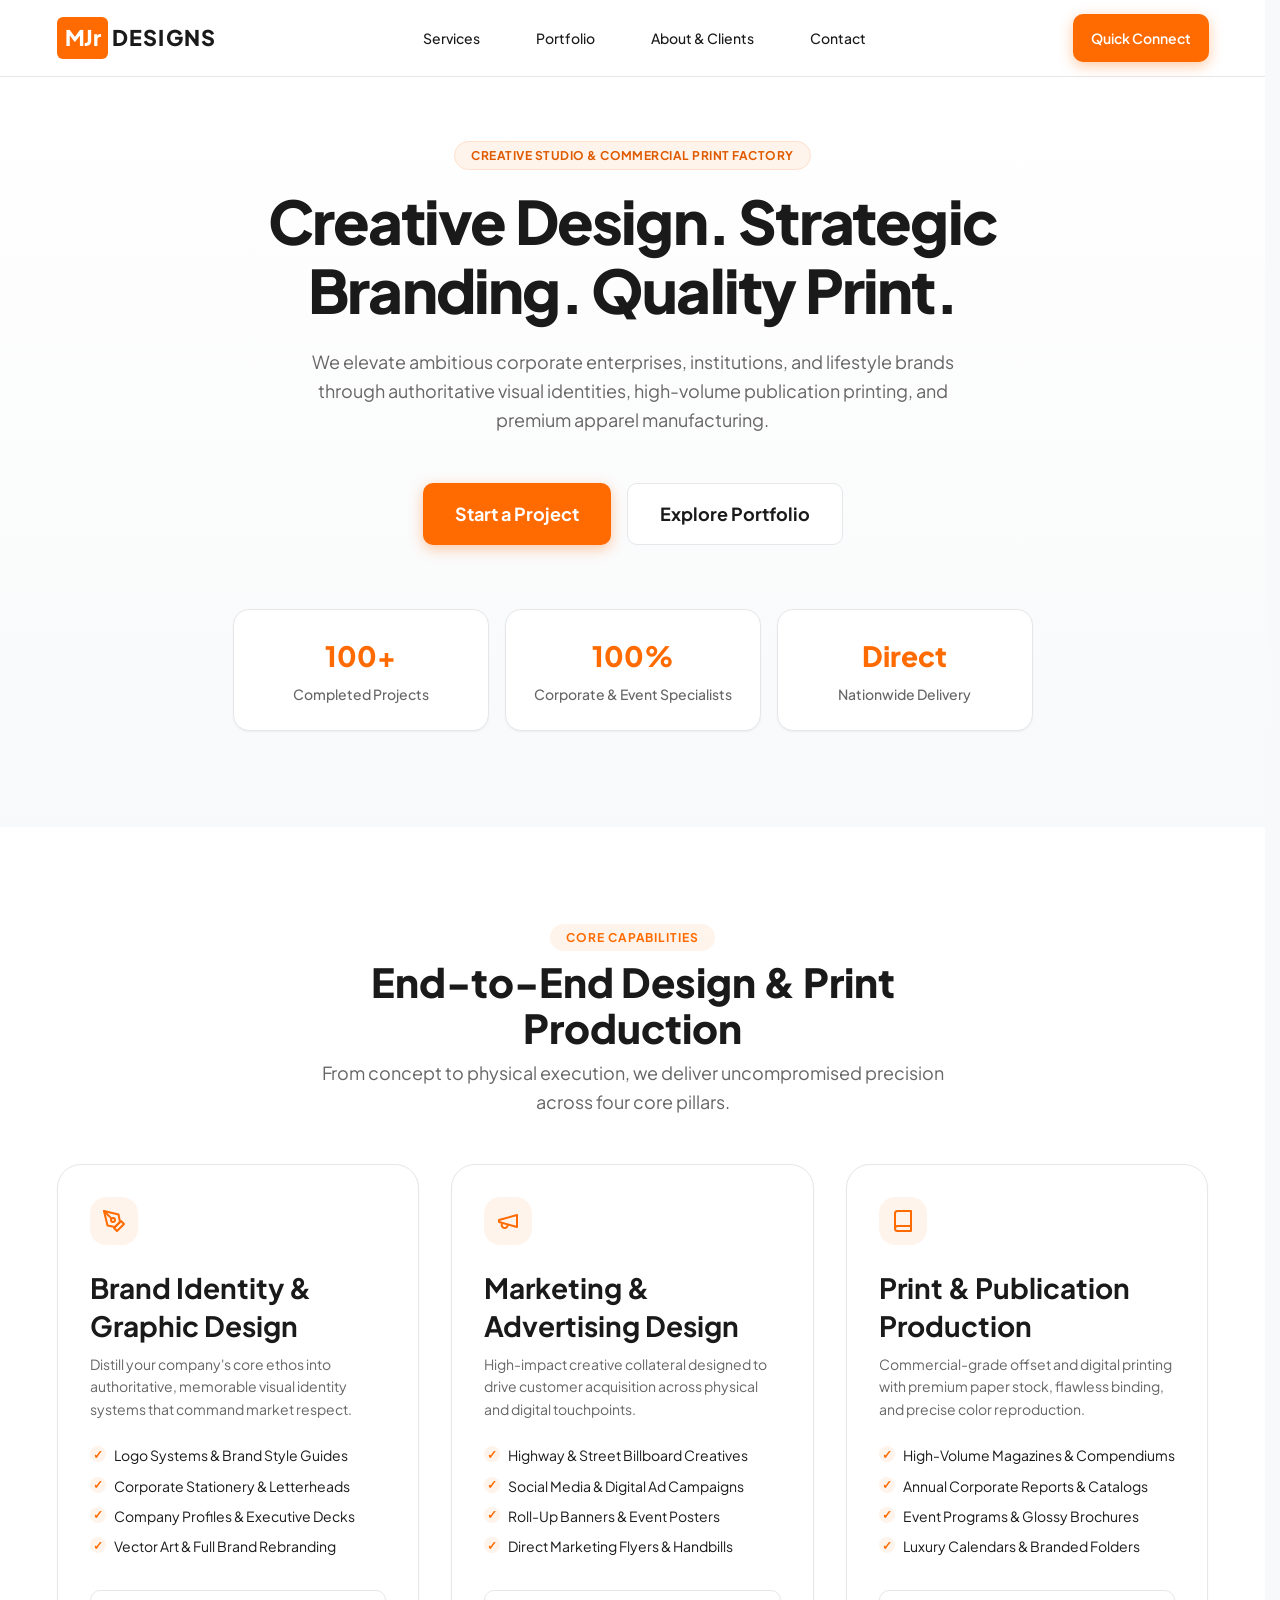
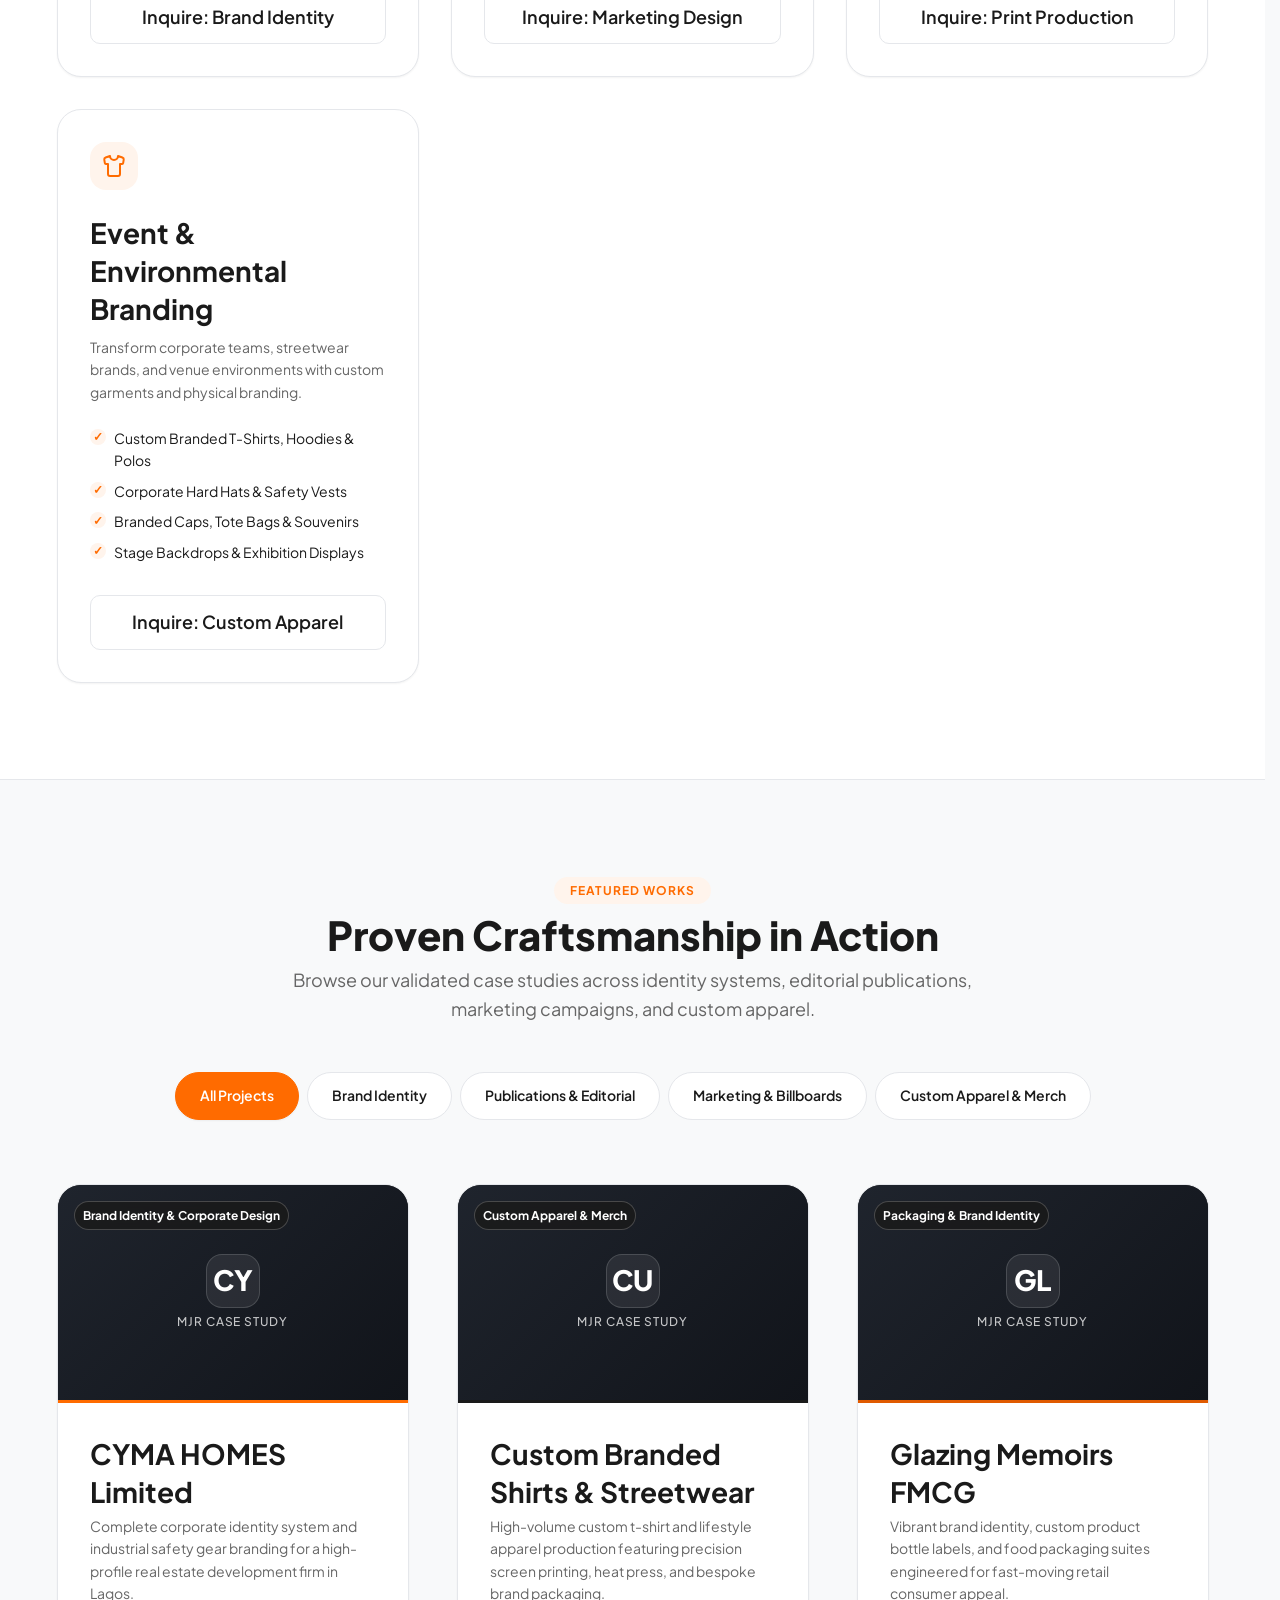
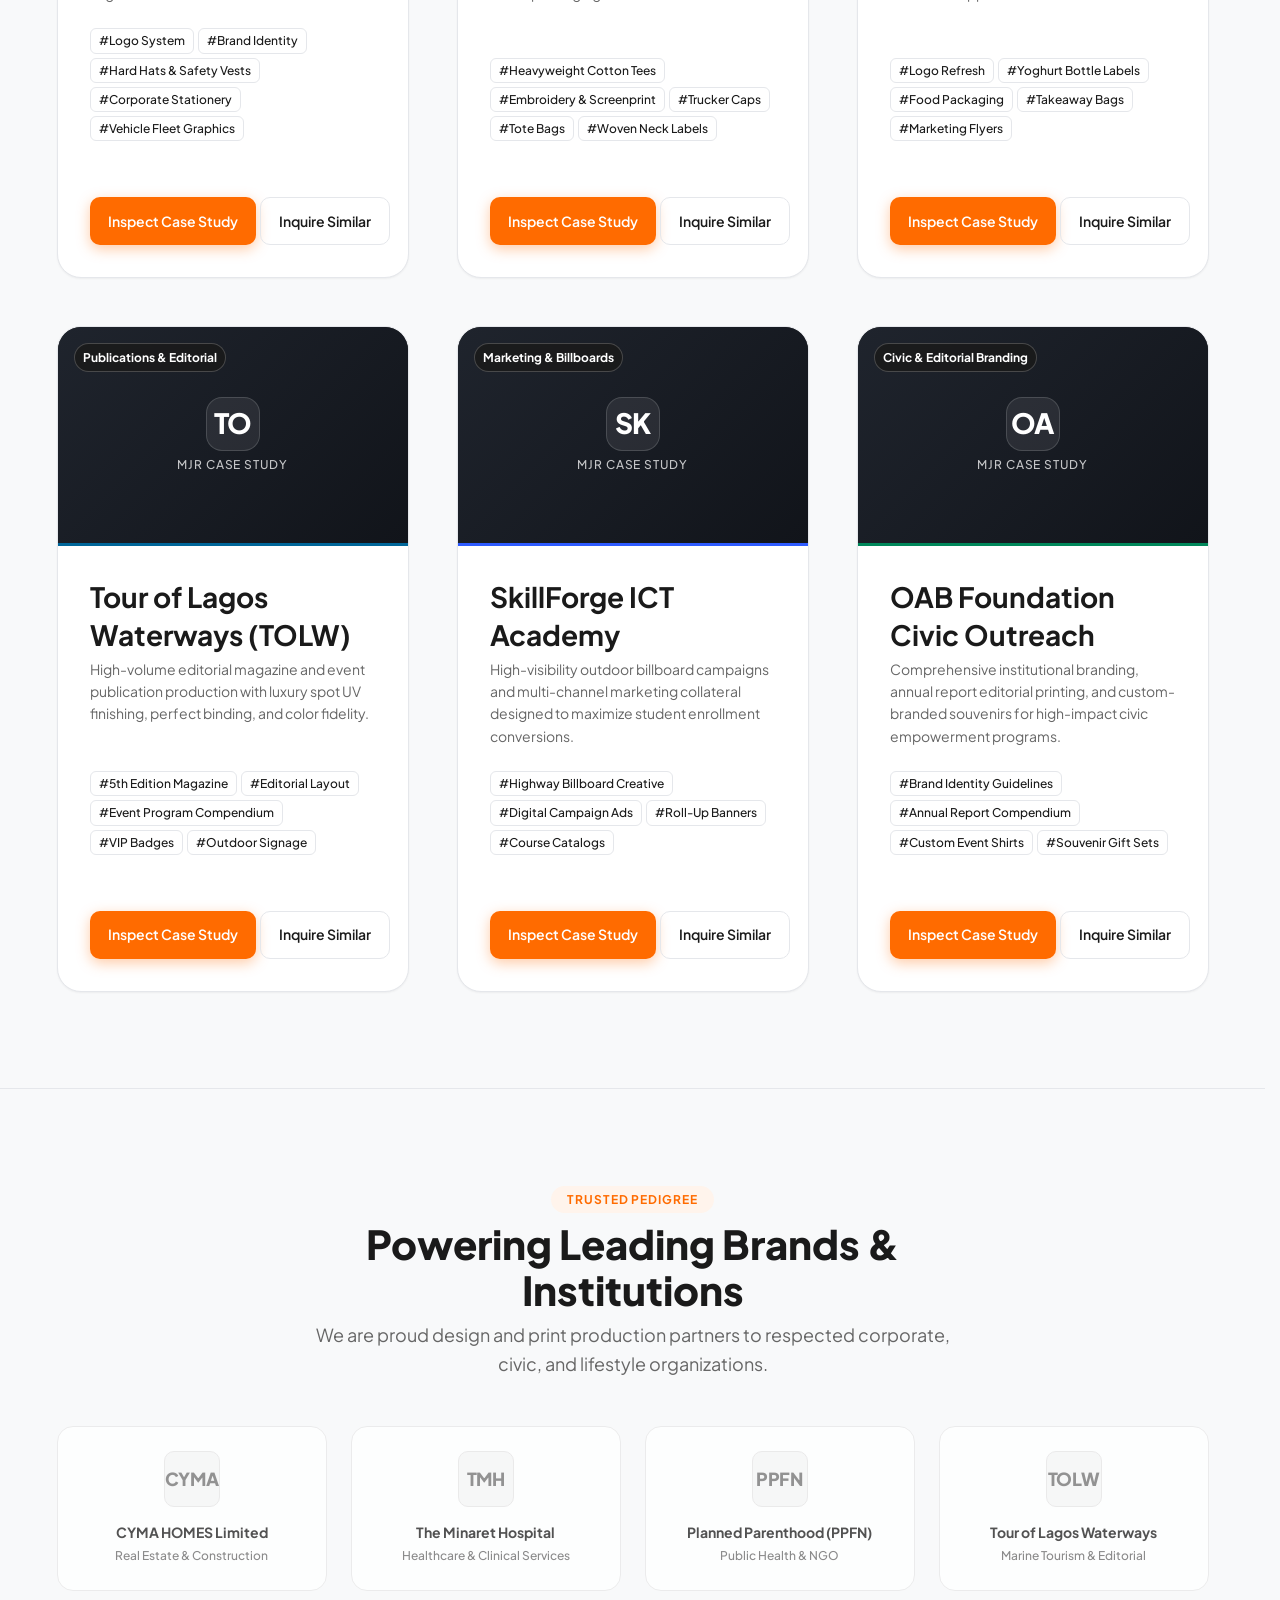
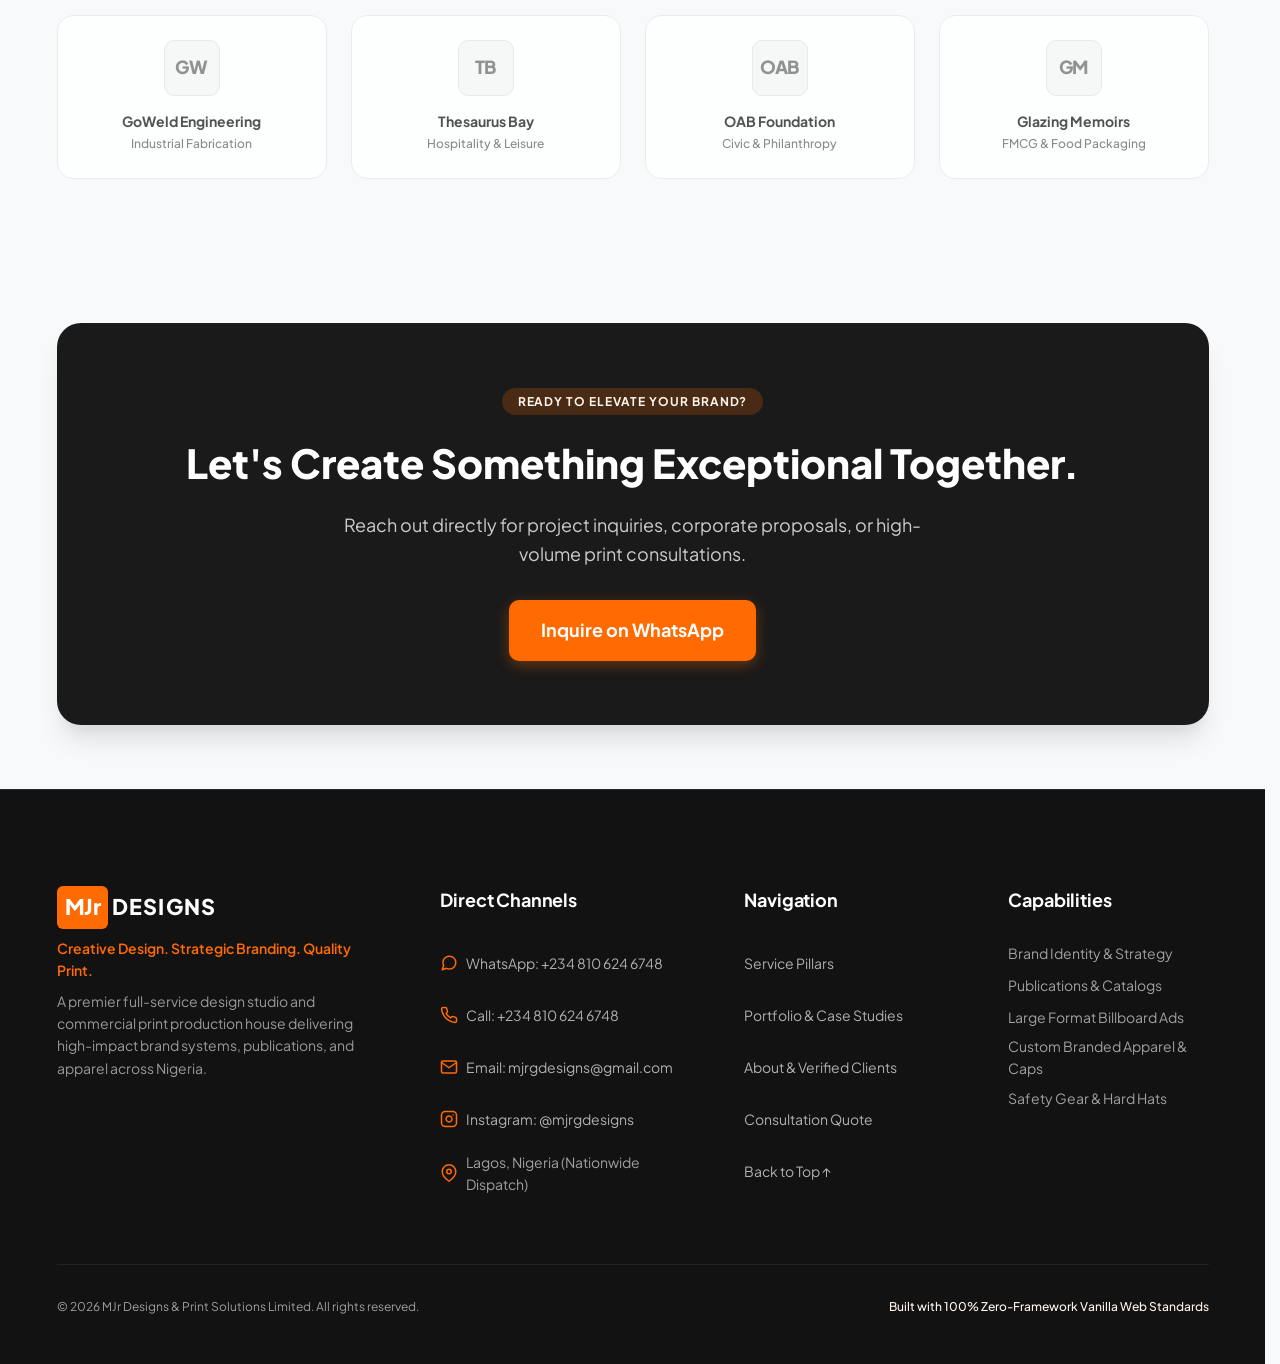
==== index.html @ c5663ffd "feat(branding): add modern vector SVG and PNG favicons for MJr Designs" ====
<!DOCTYPE html>
<html lang="en">
<head>
  <meta charset="UTF-8">
  <meta name="viewport" content="width=device-width, initial-scale=1.0">
  <meta name="description" content="MJr Designs & Print Solutions Limited - Premier creative design, strategic branding, high-volume publication printing, and custom apparel manufacturing.">
  <title>MJr Designs &amp; Print Solutions Limited | Creative Design &amp; Quality Print</title>

  <!-- Preconnect to Google Fonts -->
  <link rel="preconnect" href="https://fonts.googleapis.com">
  <link rel="preconnect" href="https://fonts.gstatic.com" crossorigin>
  <link href="https://fonts.googleapis.com/css2?family=Plus+Jakarta+Sans:wght@400;500;600;700;800&display=swap" rel="stylesheet">

  <!-- Favicons -->
  <link rel="icon" type="image/svg+xml" href="assets/favicon.svg">
  <link rel="icon" type="image/png" sizes="32x32" href="assets/favicon.png">
  <link rel="apple-touch-icon" sizes="180x180" href="assets/apple-touch-icon.png">

  <!-- Production Stylesheet -->
  <link rel="stylesheet" href="styles.css">
</head>
<body>
  <!-- Accessibility: Skip to main content landmark -->
  <a href="#main-content" class="skip-link">Skip to main content</a>

  <!-- Semantic Header & Sticky Navigation Landmark -->
  <header class="site-header" id="top">
    <div class="header-container container">
      <a href="#top" class="brand-logo" aria-label="MJr Designs & Print Solutions Home">
        <span class="logo-accent">MJr</span>
        <span class="logo-text">DESIGNS</span>
      </a>

      <!-- Desktop Navigation -->
      <nav class="site-nav" aria-label="Main Navigation">
        <ul class="nav-list" role="list">
          <li><a href="#services" class="nav-link">Services</a></li>
          <li><a href="#portfolio" class="nav-link">Portfolio</a></li>
          <li><a href="#about" class="nav-link">About &amp; Clients</a></li>
          <li><a href="#contact" class="nav-link">Contact</a></li>
        </ul>
      </nav>

      <!-- Quick Action CTA -->
      <div class="header-actions">
        <a href="https://wa.me/2348106246748" class="btn btn-sm btn-primary header-cta nav-cta-btn" target="_blank" rel="noopener noreferrer" data-action="whatsapp-inquire" data-context="header-nav">
          Quick Connect
        </a>

        <!-- Mobile Navigation Toggle -->
        <button class="nav-toggle" type="button" aria-expanded="false" aria-controls="mobile-nav" aria-label="Toggle navigation menu" data-action="toggle-mobile-nav">
          <span class="hamburger-bar"></span>
          <span class="hamburger-bar"></span>
          <span class="hamburger-bar"></span>
        </button>
      </div>
    </div>

    <!-- Mobile Drawer Navigation -->
    <div id="mobile-nav" class="mobile-drawer" aria-label="Mobile Navigation" hidden>
      <div class="mobile-drawer-backdrop" data-action="close-mobile-nav"></div>
      <div class="mobile-drawer-dialog" role="dialog" aria-modal="true" aria-label="Navigation Menu">
        <div class="mobile-drawer-header">
          <span class="brand-logo">
            <span class="logo-accent">MJr</span>
            <span class="logo-text">DESIGNS</span>
          </span>
          <button type="button" class="mobile-drawer-close" data-action="close-mobile-nav" aria-label="Close navigation menu">&times;</button>
        </div>
        <div class="mobile-drawer-content">
          <ul class="mobile-nav-list" role="list">
            <li><a href="#services" class="mobile-nav-link" data-action="close-mobile-nav">Services</a></li>
            <li><a href="#portfolio" class="mobile-nav-link" data-action="close-mobile-nav">Portfolio</a></li>
            <li><a href="#about" class="mobile-nav-link" data-action="close-mobile-nav">About &amp; Clients</a></li>
            <li><a href="#contact" class="mobile-nav-link" data-action="close-mobile-nav">Contact</a></li>
          </ul>
          <div class="mobile-drawer-cta">
            <a href="https://wa.me/2348106246748" class="btn btn-primary btn-block" target="_blank" rel="noopener noreferrer" data-action="whatsapp-inquire" data-context="header-nav">
              Chat on WhatsApp
            </a>
          </div>
        </div>
      </div>
    </div>
  </header>

  <!-- Semantic Main Content Landmark -->
  <main id="main-content">
    <!-- Hero Section Landmark -->
    <section id="hero" class="hero-section" aria-labelledby="hero-title">
      <div class="container hero-container">
        <div class="hero-badge">Creative Studio &amp; Commercial Print Factory</div>
        <h1 id="hero-title" class="hero-headline">Creative Design. Strategic Branding. Quality Print.</h1>
        <p class="hero-subhead">
          We elevate ambitious corporate enterprises, institutions, and lifestyle brands through authoritative visual identities, high-volume publication printing, and premium apparel manufacturing.
        </p>

        <div class="hero-actions">
          <a href="https://wa.me/2348106246748?text=Hello%20MJr%20Designs%2C%20I%27d%20like%20to%20discuss%20a%20custom%20design%20and%20print%20project." id="hero-cta" class="btn btn-primary btn-lg" target="_blank" rel="noopener noreferrer" data-action="whatsapp-inquire" data-context="hero">
            Start a Project
          </a>
          <a href="#portfolio" class="btn btn-secondary btn-lg">
            Explore Portfolio
          </a>
        </div>

        <div class="hero-proof-metrics">
          <div class="proof-metric-card">
            <span class="metric-value">100+</span>
            <span class="metric-label">Completed Projects</span>
          </div>
          <div class="proof-metric-card">
            <span class="metric-value">100%</span>
            <span class="metric-label">Corporate &amp; Event Specialists</span>
          </div>
          <div class="proof-metric-card">
            <span class="metric-value">Direct</span>
            <span class="metric-label">Nationwide Delivery</span>
          </div>
        </div>
      </div>
    </section>

    <!-- Core Services Section Landmark -->
    <section id="services" class="section services-section" aria-labelledby="services-title">
      <div class="container">
        <div class="section-header">
          <p class="section-tag">Core Capabilities</p>
          <h2 id="services-title" class="section-title">End-to-End Design &amp; Print Production</h2>
          <p class="section-desc">From concept to physical execution, we deliver uncompromised precision across four core pillars.</p>
        </div>
        <!-- 4-Pillar Grid -->
        <div class="services-grid" id="services-grid">
          
          <!-- Pillar 1: Brand Identity & Graphic Design -->
          <article class="service-card" aria-labelledby="service-title-1">
            <div class="service-icon-wrap" aria-hidden="true">
              <svg class="service-icon" viewBox="0 0 24 24" fill="none" stroke="currentColor" stroke-width="2" stroke-linecap="round" stroke-linejoin="round">
                <path d="M12 19l7-7 3 3-7 7-3-3z"></path>
                <path d="M18 13l-1.5-7.5L2 2l3.5 14.5L13 18l5-5z"></path>
                <path d="M2 2l7.586 7.586"></path>
                <circle cx="11" cy="11" r="2"></circle>
              </svg>
            </div>
            <h3 id="service-title-1" class="service-title">Brand Identity &amp; Graphic Design</h3>
            <p class="service-description">Distill your company's core ethos into authoritative, memorable visual identity systems that command market respect.</p>
            <ul class="service-deliverables" role="list">
              <li>Logo Systems &amp; Brand Style Guides</li>
              <li>Corporate Stationery &amp; Letterheads</li>
              <li>Company Profiles &amp; Executive Decks</li>
              <li>Vector Art &amp; Full Brand Rebranding</li>
            </ul>
            <a href="https://wa.me/2348106246748?text=Hello%20MJr%20Designs%2C%20I%20am%20interested%20in%20your%20Brand%20Identity%20%26%20Corporate%20Design%20packages." 
               class="btn btn-outline btn-block service-cta" 
               target="_blank" 
               rel="noopener noreferrer" 
               data-action="whatsapp-inquire" 
               data-context="brand-identity"
               data-service="brand-identity">
              Inquire: Brand Identity
            </a>
          </article>

          <!-- Pillar 2: Marketing & Advertising Design -->
          <article class="service-card" aria-labelledby="service-title-2">
            <div class="service-icon-wrap" aria-hidden="true">
              <svg class="service-icon" viewBox="0 0 24 24" fill="none" stroke="currentColor" stroke-width="2" stroke-linecap="round" stroke-linejoin="round">
                <path d="M3 11l18-5v12L3 13v-2z"></path>
                <path d="M11.6 16.8a3 3 0 1 1-5.8-1.6"></path>
              </svg>
            </div>
            <h3 id="service-title-2" class="service-title">Marketing &amp; Advertising Design</h3>
            <p class="service-description">High-impact creative collateral designed to drive customer acquisition across physical and digital touchpoints.</p>
            <ul class="service-deliverables" role="list">
              <li>Highway &amp; Street Billboard Creatives</li>
              <li>Social Media &amp; Digital Ad Campaigns</li>
              <li>Roll-Up Banners &amp; Event Posters</li>
              <li>Direct Marketing Flyers &amp; Handbills</li>
            </ul>
            <a href="https://wa.me/2348106246748?text=Hello%20MJr%20Designs%2C%20I%20would%20like%20to%20discuss%20Marketing%20%26%20Advertising%20Design%20services%20for%20my%20campaign." 
               class="btn btn-outline btn-block service-cta" 
               target="_blank" 
               rel="noopener noreferrer" 
               data-action="whatsapp-inquire" 
               data-context="marketing-ads"
               data-service="marketing-ads">
              Inquire: Marketing Design
            </a>
          </article>

          <!-- Pillar 3: Print & Publication Production -->
          <article class="service-card" aria-labelledby="service-title-3">
            <div class="service-icon-wrap" aria-hidden="true">
              <svg class="service-icon" viewBox="0 0 24 24" fill="none" stroke="currentColor" stroke-width="2" stroke-linecap="round" stroke-linejoin="round">
                <path d="M4 19.5A2.5 2.5 0 0 1 6.5 17H20"></path>
                <path d="M6.5 2H20v20H6.5A2.5 2.5 0 0 1 4 19.5v-15A2.5 2.5 0 0 1 6.5 2z"></path>
              </svg>
            </div>
            <h3 id="service-title-3" class="service-title">Print &amp; Publication Production</h3>
            <p class="service-description">Commercial-grade offset and digital printing with premium paper stock, flawless binding, and precise color reproduction.</p>
            <ul class="service-deliverables" role="list">
              <li>High-Volume Magazines &amp; Compendiums</li>
              <li>Annual Corporate Reports &amp; Catalogs</li>
              <li>Event Programs &amp; Glossy Brochures</li>
              <li>Luxury Calendars &amp; Branded Folders</li>
            </ul>
            <a href="https://wa.me/2348106246748?text=Hello%20MJr%20Designs%2C%20I%20would%20like%20to%20request%20a%20quote%20for%20Print%20%26%20Publication%20Production." 
               class="btn btn-outline btn-block service-cta" 
               target="_blank" 
               rel="noopener noreferrer" 
               data-action="whatsapp-inquire" 
               data-context="print-production"
               data-service="print-production">
              Inquire: Print Production
            </a>
          </article>

          <!-- Pillar 4: Event & Environmental Branding -->
          <article class="service-card" aria-labelledby="service-title-4">
            <div class="service-icon-wrap" aria-hidden="true">
              <svg class="service-icon" viewBox="0 0 24 24" fill="none" stroke="currentColor" stroke-width="2" stroke-linecap="round" stroke-linejoin="round">
                <path d="M20.38 3.46L16 2a4 4 0 0 1-8 0L3.62 3.46a2 2 0 0 0-1.34 2.23l.58 3.47a1 1 0 0 0 .99.84H6v10c0 1.1.9 2 2 2h8a2 2 0 0 0 2-2V10h2.15a1 1 0 0 0 .99-.84l.58-3.47a2 2 0 0 0-1.34-2.23z"></path>
              </svg>
            </div>
            <h3 id="service-title-4" class="service-title">Event &amp; Environmental Branding</h3>
            <p class="service-description">Transform corporate teams, streetwear brands, and venue environments with custom garments and physical branding.</p>
            <ul class="service-deliverables" role="list">
              <li>Custom Branded T-Shirts, Hoodies &amp; Polos</li>
              <li>Corporate Hard Hats &amp; Safety Vests</li>
              <li>Branded Caps, Tote Bags &amp; Souvenirs</li>
              <li>Stage Backdrops &amp; Exhibition Displays</li>
            </ul>
            <a href="https://wa.me/2348106246748?text=Hello%20MJr%20Designs%2C%20I%20am%20looking%20for%20custom%20shirt%20and%20apparel%20printing%20for%20my%20brand%2Forganization." 
               class="btn btn-outline btn-block service-cta" 
               target="_blank" 
               rel="noopener noreferrer" 
               data-action="whatsapp-inquire" 
               data-context="custom-apparel"
               data-service="custom-apparel">
              Inquire: Custom Apparel
            </a>
          </article>

        </div>
      </div>
    </section>

    <!-- Interactive Portfolio Section Landmark -->
    <section id="portfolio" class="section portfolio-section" aria-labelledby="portfolio-title">
      <div class="container">
        <div class="section-header">
          <p class="section-tag">Featured Works</p>
          <h2 id="portfolio-title" class="section-title">Proven Craftsmanship in Action</h2>
          <p class="section-desc">Browse our validated case studies across identity systems, editorial publications, marketing campaigns, and custom apparel.</p>
        </div>

        <!-- Filter Bar -->
        <div class="portfolio-filter-bar" role="tablist" aria-label="Portfolio Category Filter">
          <button type="button" class="filter-btn active" role="tab" id="filter-tab-all" aria-selected="true" aria-controls="portfolio-grid" tabindex="0" data-action="filter-category" data-category="all">All Projects</button>
          <button type="button" class="filter-btn" role="tab" id="filter-tab-branding" aria-selected="false" aria-controls="portfolio-grid" tabindex="-1" data-action="filter-category" data-category="branding">Brand Identity</button>
          <button type="button" class="filter-btn" role="tab" id="filter-tab-publications" aria-selected="false" aria-controls="portfolio-grid" tabindex="-1" data-action="filter-category" data-category="publications">Publications &amp; Editorial</button>
          <button type="button" class="filter-btn" role="tab" id="filter-tab-marketing" aria-selected="false" aria-controls="portfolio-grid" tabindex="-1" data-action="filter-category" data-category="marketing">Marketing &amp; Billboards</button>
          <button type="button" class="filter-btn" role="tab" id="filter-tab-apparel" aria-selected="false" aria-controls="portfolio-grid" tabindex="-1" data-action="filter-category" data-category="apparel">Custom Apparel &amp; Merch</button>
        </div>

        <!-- Dynamic 2D Portfolio Grid Container -->
        <div class="portfolio-grid" id="portfolio-grid">
          <!-- Populated dynamically by app.js -->
        </div>
      </div>
    </section>

    <!-- About & Client Trust Section Landmark -->
    <section id="about" class="section about-section" aria-labelledby="about-title">
      <div class="container">
        <div class="section-header">
          <p class="section-tag">Trusted Pedigree</p>
          <h2 id="about-title" class="section-title">Powering Leading Brands &amp; Institutions</h2>
          <p class="section-desc">We are proud design and print production partners to respected corporate, civic, and lifestyle organizations.</p>
        </div>
        <!-- Verified Client Trust Grid -->
        <div class="client-trust-grid" id="clients-root">
          
          <!-- Client 1: CYMA Homes -->
          <div class="client-card">
            <div class="client-badge" aria-hidden="true">
              <span class="client-monogram">CYMA</span>
            </div>
            <h3 class="client-name">CYMA HOMES Limited</h3>
            <span class="client-sector">Real Estate &amp; Construction</span>
          </div>

          <!-- Client 2: The Minaret Hospital -->
          <div class="client-card">
            <div class="client-badge" aria-hidden="true">
              <span class="client-monogram">TMH</span>
            </div>
            <h3 class="client-name">The Minaret Hospital</h3>
            <span class="client-sector">Healthcare &amp; Clinical Services</span>
          </div>

          <!-- Client 3: PPFN -->
          <div class="client-card">
            <div class="client-badge" aria-hidden="true">
              <span class="client-monogram">PPFN</span>
            </div>
            <h3 class="client-name">Planned Parenthood (PPFN)</h3>
            <span class="client-sector">Public Health &amp; NGO</span>
          </div>

          <!-- Client 4: Tour of Lagos Waterways -->
          <div class="client-card">
            <div class="client-badge" aria-hidden="true">
              <span class="client-monogram">TOLW</span>
            </div>
            <h3 class="client-name">Tour of Lagos Waterways</h3>
            <span class="client-sector">Marine Tourism &amp; Editorial</span>
          </div>

          <!-- Client 5: GoWeld Engineering -->
          <div class="client-card">
            <div class="client-badge" aria-hidden="true">
              <span class="client-monogram">GW</span>
            </div>
            <h3 class="client-name">GoWeld Engineering</h3>
            <span class="client-sector">Industrial Fabrication</span>
          </div>

          <!-- Client 6: Thesaurus Bay -->
          <div class="client-card">
            <div class="client-badge" aria-hidden="true">
              <span class="client-monogram">TB</span>
            </div>
            <h3 class="client-name">Thesaurus Bay</h3>
            <span class="client-sector">Hospitality &amp; Leisure</span>
          </div>

          <!-- Client 7: OAB Foundation -->
          <div class="client-card">
            <div class="client-badge" aria-hidden="true">
              <span class="client-monogram">OAB</span>
            </div>
            <h3 class="client-name">OAB Foundation</h3>
            <span class="client-sector">Civic &amp; Philanthropy</span>
          </div>

          <!-- Client 8: Glazing Memoirs -->
          <div class="client-card">
            <div class="client-badge" aria-hidden="true">
              <span class="client-monogram">GM</span>
            </div>
            <h3 class="client-name">Glazing Memoirs</h3>
            <span class="client-sector">FMCG &amp; Food Packaging</span>
          </div>

        </div>
      </div>
    </section>

    <!-- Conversion Banner Section Landmark -->
    <section id="contact" class="section contact-section" aria-labelledby="contact-title">
      <div class="container contact-container">
        <div class="contact-card">
          <p class="section-tag section-tag-light">Ready to Elevate Your Brand?</p>
          <h2 id="contact-title" class="contact-headline">Let's Create Something Exceptional Together.</h2>
          <p class="contact-subhead">Reach out directly for project inquiries, corporate proposals, or high-volume print consultations.</p>
          <div class="contact-actions">
            <a href="https://wa.me/2348106246748?text=Hello%20MJr%20Designs%2C%20I%27d%20like%20to%20discuss%20a%20custom%20design%20and%20print%20project." class="btn btn-primary btn-lg" target="_blank" rel="noopener noreferrer" data-action="whatsapp-inquire" data-context="Contact Footer CTA">
              Inquire on WhatsApp
            </a>
          </div>
        </div>
      </div>
    </section>
  </main>

  <!-- Semantic Footer Landmark -->
  <footer class="site-footer" id="contact-info">
    <div class="container footer-container">
      <div class="footer-grid">
        
        <!-- Column 1: Brand & Tagline -->
        <div class="footer-col footer-col-brand">
          <a href="#top" class="brand-logo footer-logo" aria-label="MJr Designs & Print Solutions Home">
            <span class="logo-accent">MJr</span>
            <span class="logo-text">DESIGNS</span>
          </a>
          <p class="footer-tagline">Creative Design. Strategic Branding. Quality Print.</p>
          <p class="footer-about-text">
            A premier full-service design studio and commercial print production house delivering high-impact brand systems, publications, and apparel across Nigeria.
          </p>
        </div>

        <!-- Column 2: Direct Contact Channels -->
        <div class="footer-col footer-col-contact">
          <h3 class="footer-heading">Direct Channels</h3>
          <address class="footer-address">
            <ul class="footer-contact-list">
              <li>
                <a href="https://wa.me/2348106246748?text=Hello%20MJr%20Designs%2C%20I%27m%20reaching%20out%20from%20your%20website%20footer%20to%20inquire%20about%20your%20services." 
                   id="footer-whatsapp-link"
                   class="footer-contact-link" 
                   target="_blank" 
                   rel="noopener noreferrer"
                   data-action="whatsapp-inquire"
                   data-context="footer"
                   aria-label="Chat with MJr Designs on WhatsApp">
                  <svg class="footer-icon" viewBox="0 0 24 24" fill="none" stroke="currentColor" stroke-width="2" stroke-linecap="round" stroke-linejoin="round" aria-hidden="true">
                    <path d="M21 11.5a8.38 8.38 0 0 1-.9 3.8 8.5 8.5 0 0 1-7.6 4.7 8.38 8.38 0 0 1-3.8-.9L3 21l1.9-5.7a8.38 8.38 0 0 1-.9-3.8 8.5 8.5 0 0 1 4.7-7.6 8.38 8.38 0 0 1 3.8-.9h.5a8.48 8.48 0 0 1 8 8v.5z"></path>
                  </svg>
                  <span>WhatsApp: +234 810 624 6748</span>
                </a>
              </li>
              <li>
                <a href="tel:+2348106246748" class="footer-contact-link" aria-label="Call MJr Designs direct phone line">
                  <svg class="footer-icon" viewBox="0 0 24 24" fill="none" stroke="currentColor" stroke-width="2" stroke-linecap="round" stroke-linejoin="round" aria-hidden="true">
                    <path d="M22 16.92v3a2 2 0 0 1-2.18 2 19.79 19.79 0 0 1-8.63-3.07 19.5 19.5 0 0 1-6-6 19.79 19.79 0 0 1-3.07-8.67A2 2 0 0 1 4.11 2h3a2 2 0 0 1 2 1.72 12.84 12.84 0 0 0 .7 2.81 2 2 0 0 1-.45 2.11L8.09 9.91a16 16 0 0 0 6 6l1.27-1.27a2 2 0 0 1 2.11-.45 12.84 12.84 0 0 0 2.81.7A2 2 0 0 1 22 16.92z"></path>
                  </svg>
                  <span>Call: +234 810 624 6748</span>
                </a>
              </li>
              <li>
                <a href="mailto:mjrgdesigns@gmail.com" class="footer-contact-link" aria-label="Send direct email to MJr Designs">
                  <svg class="footer-icon" viewBox="0 0 24 24" fill="none" stroke="currentColor" stroke-width="2" stroke-linecap="round" stroke-linejoin="round" aria-hidden="true">
                    <path d="M4 4h16c1.1 0 2 .9 2 2v12c0 1.1-.9 2-2 2H4c-1.1 0-2-.9-2-2V6c0-1.1.9-2 2-2z"></path>
                    <polyline points="22,6 12,13 2,6"></polyline>
                  </svg>
                  <span>Email: mjrgdesigns@gmail.com</span>
                </a>
              </li>
              <li>
                <a href="https://instagram.com" class="footer-contact-link" target="_blank" rel="noopener noreferrer" aria-label="Follow MJr Designs on Instagram">
                  <svg class="footer-icon" viewBox="0 0 24 24" fill="none" stroke="currentColor" stroke-width="2" stroke-linecap="round" stroke-linejoin="round" aria-hidden="true">
                    <rect x="2" y="2" width="20" height="20" rx="5" ry="5"></rect>
                    <path d="M16 11.37A4 4 0 1 1 12.63 8 4 4 0 0 1 16 11.37z"></path>
                    <line x1="17.5" y1="6.5" x2="17.51" y2="6.5"></line>
                  </svg>
                  <span>Instagram: @mjrgdesigns</span>
                </a>
              </li>
              <li class="footer-location-item">
                <svg class="footer-icon" viewBox="0 0 24 24" fill="none" stroke="currentColor" stroke-width="2" stroke-linecap="round" stroke-linejoin="round" aria-hidden="true">
                  <path d="M21 10c0 7-9 13-9 13s-9-6-9-13a9 9 0 0 1 18 0z"></path>
                  <circle cx="12" cy="10" r="3"></circle>
                </svg>
                <span>Lagos, Nigeria (Nationwide Dispatch)</span>
              </li>
            </ul>
          </address>
        </div>

        <!-- Column 3: Quick Navigation -->
        <div class="footer-col footer-col-links">
          <h3 class="footer-heading">Navigation</h3>
          <nav aria-label="Footer Navigation">
            <ul class="footer-nav-list">
              <li><a href="#services" class="footer-nav-link">Service Pillars</a></li>
              <li><a href="#portfolio" class="footer-nav-link">Portfolio &amp; Case Studies</a></li>
              <li><a href="#about" class="footer-nav-link">About &amp; Verified Clients</a></li>
              <li><a href="#contact" class="footer-nav-link">Consultation Quote</a></li>
              <li><a href="#top" class="footer-nav-link">Back to Top ↑</a></li>
            </ul>
          </nav>
        </div>

        <!-- Column 4: Core Capabilities -->
        <div class="footer-col footer-col-services">
          <h3 class="footer-heading">Capabilities</h3>
          <ul class="footer-capabilities-list">
            <li>Brand Identity &amp; Strategy</li>
            <li>Publications &amp; Catalogs</li>
            <li>Large Format Billboard Ads</li>
            <li>Custom Branded Apparel &amp; Caps</li>
            <li>Safety Gear &amp; Hard Hats</li>
          </ul>
        </div>

      </div>

      <!-- Sub-Footer Bottom Bar -->
      <div class="footer-bottom">
        <div class="footer-bottom-content">
          <p class="copyright">&copy; 2026 MJr Designs &amp; Print Solutions Limited. All rights reserved.</p>
          <p class="architecture-credit">Built with 100% Zero-Framework Vanilla Web Standards</p>
        </div>
      </div>
    </div>
  </footer>

  <!-- Accessible Case Study Lightbox Modal Landmark -->
  <div id="portfolio-modal" class="modal-overlay" role="dialog" aria-modal="true" aria-labelledby="modal-title" aria-describedby="modal-desc" hidden>
    <div class="modal-backdrop" data-action="close-modal" tabindex="-1"></div>
    
    <div class="modal-container">
      <!-- Modal Close Button -->
      <button type="button" 
              class="modal-close-btn" 
              data-action="close-modal" 
              aria-label="Close case study details">
        <span aria-hidden="true">&times;</span>
      </button>

      <div class="modal-scroll-wrap">
        <!-- Modal Visual Header -->
        <div class="modal-media-wrap">
          <div id="modal-media-placeholder" class="modal-media-placeholder">
            <div class="modal-media-badge" aria-hidden="true">
              <span id="modal-media-monogram" class="modal-monogram">MJ</span>
            </div>
            <span class="modal-media-watermark">MJr Case Study Showcase</span>
          </div>
          <span id="modal-category-badge" class="modal-category-badge">Brand Identity</span>
        </div>

        <!-- Modal Body Content -->
        <div class="modal-content">
          <div class="modal-header-meta">
            <span id="modal-client-name" class="modal-client-name">Client Name</span>
            <h2 id="modal-title" class="modal-title">Project Title</h2>
          </div>

          <p id="modal-desc" class="modal-description">
            Project description and deliverable details.
          </p>

          <div class="modal-scope-section">
            <h3 class="modal-section-heading">Delivered Scope &amp; Artifacts</h3>
            <ul id="modal-scope-list" class="modal-scope-list" role="list" aria-label="Delivered Project Scope">
              <!-- Populated dynamically by app.js -->
            </ul>
          </div>

          <!-- Modal Action Footer -->
          <div class="modal-actions">
            <a id="modal-whatsapp-cta" 
               href="https://wa.me/2348106246748" 
               class="btn btn-primary btn-lg btn-block" 
               target="_blank" 
               rel="noopener noreferrer" 
               data-action="whatsapp-inquire" 
               data-context="modal">
              Request a Similar Quote on WhatsApp
            </a>
            <button type="button" 
                    class="btn btn-outline btn-block modal-dismiss-btn" 
                    data-action="close-modal">
              Back to Portfolio
            </button>
          </div>
        </div>
      </div>
    </div>
  </div>

  <!-- Application Script (ES6+) -->
  <script src="app.js" defer></script>
</body>
</html>
---- styles.css ----
/* ==========================================================================
   MJr Designs & Print Solutions Limited
   Core Design System & Stylesheet (styles.css)
   ========================================================================== */

/* --------------------------------------------------------------------------
   1. CSS CUSTOM PROPERTIES (DESIGN TOKENS)
   -------------------------------------------------------------------------- */
:root {
  /* Brand Color Tokens */
  --color-primary: #FF6B00;
  --color-primary-dark: #E05A00;
  --color-primary-light: #FFF4EC;
  --color-primary-subtle: #FFE0CC;
  
  /* Neutral & Dark Surface Tokens */
  --color-charcoal: #1A1A1A;
  --color-charcoal-dark: #121212;
  --color-charcoal-light: #2A2A2A;
  --color-surface: #FFFFFF;
  --color-surface-muted: #F8F9FA;
  --color-surface-hover: #F1F3F5;
  --color-bg: #F8F9FA;
  
  /* Text Color Tokens */
  --color-text-main: #1A1A1A;
  --color-text-muted: #666666;
  --color-text-light: #8E8E93;
  --color-text-inverse: #FFFFFF;

  /* Border & Outline Tokens */
  --color-border: #E5E7EB;
  --color-border-subtle: #F3F4F6;
  --color-border-focus: #FF6B00;

  /* Fluid Typography Scale (clamp(min, preferred, max)) */
  --font-family-base: 'Plus Jakarta Sans', -apple-system, BlinkMacSystemFont, 'Segoe UI', Roboto, Helvetica, Arial, sans-serif;
  --font-family-mono: 'SFMono-Regular', Consolas, 'Liberation Mono', Menlo, monospace;

  --font-size-h1: clamp(2.25rem, 5vw + 1rem, 3.75rem);       /* 36px - 60px */
  --font-size-h2: clamp(1.75rem, 3vw + 0.75rem, 2.5rem);     /* 28px - 40px */
  --font-size-h3: clamp(1.25rem, 2vw + 0.5rem, 1.75rem);      /* 20px - 28px */
  --font-size-h4: clamp(1.1rem, 1.5vw + 0.25rem, 1.35rem);    /* 17.6px - 21.6px */
  --font-size-body: clamp(1rem, 0.5vw + 0.875rem, 1.125rem);  /* 16px - 18px */
  --font-size-sm: 0.875rem;                                  /* 14px */
  --font-size-xs: 0.75rem;                                   /* 12px */

  /* Line Heights */
  --line-height-tight: 1.15;
  --line-height-snug: 1.35;
  --line-height-normal: 1.6;
  --line-height-loose: 1.8;

  /* Font Weights */
  --font-weight-regular: 400;
  --font-weight-medium: 500;
  --font-weight-semibold: 600;
  --font-weight-bold: 700;
  --font-weight-extrabold: 800;

  /* 8pt-based Spacing Scale */
  --space-xs: 4px;   /* 0.25rem */
  --space-sm: 8px;   /* 0.5rem */
  --space-md: 16px;  /* 1.0rem */
  --space-lg: 24px;  /* 1.5rem */
  --space-xl: 32px;  /* 2.0rem */
  --space-2xl: 48px; /* 3.0rem */
  --space-3xl: 64px; /* 4.0rem */
  --space-4xl: 96px; /* 6.0rem */

  /* Elevation & Box Shadows */
  --shadow-sm: 0 1px 2px 0 rgba(0, 0, 0, 0.05);
  --shadow-md: 0 4px 6px -1px rgba(0, 0, 0, 0.1), 0 2px 4px -1px rgba(0, 0, 0, 0.06);
  --shadow-lg: 0 10px 15px -3px rgba(0, 0, 0, 0.1), 0 4px 6px -2px rgba(0, 0, 0, 0.05);
  --shadow-xl: 0 20px 25px -5px rgba(0, 0, 0, 0.1), 0 10px 10px -5px rgba(0, 0, 0, 0.04);
  --shadow-2xl: 0 25px 50px -12px rgba(0, 0, 0, 0.25);
  --shadow-glow: 0 0 20px rgba(255, 107, 0, 0.35);

  /* Border Radii */
  --radius-sm: 6px;
  --radius-md: 10px;
  --radius-lg: 16px;
  --radius-xl: 24px;
  --radius-full: 9999px;

  /* Layout Widths & Stacking Context */
  --container-max-width: 1200px;
  --header-height: 76px;
  --z-index-base: 1;
  --z-index-sticky: 100;
  --z-index-drawer: 200;
  --z-index-modal: 300;
  --z-modal: 300;

  /* Motion & Transitions */
  --transition-fast: 150ms ease-in-out;
  --transition-normal: 250ms cubic-bezier(0.4, 0, 0.2, 1);
  --transition-smooth: 350ms cubic-bezier(0.16, 1, 0.3, 1);
}

/* --------------------------------------------------------------------------
   2. MODERN CSS RESET & BOX MODEL
   -------------------------------------------------------------------------- */
*, *::before, *::after {
  box-sizing: border-box;
  margin: 0;
  padding: 0;
}

html {
  font-family: var(--font-family-base);
  font-size: 16px;
  line-height: var(--line-height-normal);
  color: var(--color-text-main);
  background-color: var(--color-bg);
  scroll-behavior: smooth;
  scrollbar-gutter: stable;
  -webkit-font-smoothing: antialiased;
  -moz-osx-font-smoothing: grayscale;
  text-rendering: optimizeLegibility;
}

section[id], header[id], footer[id] {
  scroll-margin-top: calc(var(--header-height) + var(--space-md));
}

body {
  min-height: 100vh;
  display: flex;
  flex-direction: column;
  overflow-x: hidden;
}

body.menu-locked {
  overflow: hidden;
  touch-action: none;
}

img, picture, svg, video {
  display: block;
  max-width: 100%;
  height: auto;
}

input, button, textarea, select {
  font: inherit;
  color: inherit;
}

button {
  cursor: pointer;
  background: none;
  border: none;
}

a {
  color: inherit;
  text-decoration: none;
}

ul, ol {
  list-style: none;
}

/* --------------------------------------------------------------------------
   3. ACCESSIBILITY UTILITIES
   -------------------------------------------------------------------------- */
.skip-link {
  position: absolute;
  top: -9999px;
  left: var(--space-md);
  background-color: var(--color-charcoal);
  color: var(--color-surface);
  padding: var(--space-sm) var(--space-md);
  border-radius: var(--radius-sm);
  z-index: 1000;
  font-weight: var(--font-weight-semibold);
  transition: top var(--transition-fast);
}

.skip-link:focus {
  top: var(--space-md);
  outline: 3px solid var(--color-primary);
  outline-offset: 2px;
}

:focus-visible {
  outline: 2px solid var(--color-primary);
  outline-offset: 3px;
}

.sr-only {
  position: absolute;
  width: 1px;
  height: 1px;
  padding: 0;
  margin: -1px;
  overflow: hidden;
  clip: rect(0, 0, 0, 0);
  white-space: nowrap;
  border: 0;
}

/* --------------------------------------------------------------------------
   4. GLOBAL LAYOUT SYSTEM
   -------------------------------------------------------------------------- */
.container {
  width: 100%;
  max-width: var(--container-max-width);
  margin-left: auto;
  margin-right: auto;
  padding-left: var(--space-lg);
  padding-right: var(--space-lg);
}

.section {
  padding-top: var(--space-3xl);
  padding-bottom: var(--space-3xl);
}

.section-header {
  text-align: center;
  max-width: 680px;
  margin-left: auto;
  margin-right: auto;
  margin-bottom: var(--space-2xl);
}

.section-tag {
  display: inline-block;
  font-size: var(--font-size-xs);
  font-weight: var(--font-weight-bold);
  letter-spacing: 0.08em;
  text-transform: uppercase;
  color: var(--color-primary);
  background-color: var(--color-primary-light);
  padding: var(--space-xs) var(--space-md);
  border-radius: var(--radius-full);
  margin-bottom: var(--space-sm);
}

.section-tag-light {
  color: var(--color-primary-light);
  background-color: rgba(255, 107, 0, 0.2);
}

.section-title {
  font-size: var(--font-size-h2);
  font-weight: var(--font-weight-extrabold);
  line-height: var(--line-height-tight);
  color: var(--color-charcoal);
  margin-bottom: var(--space-sm);
}

.section-desc {
  font-size: var(--font-size-body);
  color: var(--color-text-muted);
  line-height: var(--line-height-normal);
}

/* --------------------------------------------------------------------------
   5. BUTTON & INTERACTIVE COMPONENTS
   -------------------------------------------------------------------------- */
.btn {
  display: inline-flex;
  align-items: center;
  justify-content: center;
  gap: var(--space-sm);
  padding: 12px 24px;
  font-size: var(--font-size-body);
  font-weight: var(--font-weight-semibold);
  border-radius: var(--radius-md);
  transition: transform var(--transition-fast), background-color var(--transition-fast), box-shadow var(--transition-fast);
  text-align: center;
  white-space: nowrap;
  min-height: 48px; /* Touch target size guideline */
  max-width: 100%;
}

.btn:active {
  transform: scale(0.98);
}

.btn-primary {
  background-color: var(--color-primary);
  color: var(--color-text-inverse);
  box-shadow: 0 4px 14px rgba(255, 107, 0, 0.35);
}

.btn-primary:hover {
  background-color: var(--color-primary-dark);
  box-shadow: 0 6px 20px rgba(255, 107, 0, 0.45);
}

.btn-secondary {
  background-color: var(--color-surface);
  color: var(--color-charcoal);
  border: 1px solid var(--color-border);
}

.btn-secondary:hover {
  background-color: var(--color-surface-hover);
  border-color: var(--color-charcoal);
}

.btn-outline {
  background-color: transparent;
  color: var(--color-charcoal);
  border: 1px solid var(--color-border);
}

.btn-outline:hover {
  background-color: var(--color-primary);
  border-color: var(--color-primary);
  color: var(--color-surface);
}

.btn-sm {
  padding: 10px 18px;
  font-size: var(--font-size-sm);
  min-height: 48px;
}

.btn-lg {
  padding: 16px 32px;
  font-size: 1.125rem;
  font-weight: var(--font-weight-bold);
  min-height: 52px;
}

.btn-block {
  width: 100%;
}

/* --------------------------------------------------------------------------
   6. HEADER & NAVIGATION
   -------------------------------------------------------------------------- */
.site-header {
  position: sticky;
  top: 0;
  left: 0;
  width: 100%;
  background-color: rgba(255, 255, 255, 0.95);
  backdrop-filter: blur(10px);
  -webkit-backdrop-filter: blur(10px);
  border-bottom: 1px solid var(--color-border);
  z-index: var(--z-index-sticky);
}

.header-container {
  display: flex;
  align-items: center;
  justify-content: space-between;
  height: var(--header-height);
}

.brand-logo {
  display: flex;
  align-items: center;
  gap: var(--space-xs);
  font-size: 1.35rem;
  font-weight: var(--font-weight-extrabold);
  letter-spacing: -0.02em;
}

.logo-accent {
  background-color: var(--color-primary);
  color: var(--color-text-inverse);
  padding: 4px 8px;
  border-radius: var(--radius-sm);
  font-weight: var(--font-weight-extrabold);
}

.logo-text {
  color: var(--color-charcoal);
  letter-spacing: 0.05em;
}

.site-nav {
  display: none;
}

.nav-list {
  display: flex;
  align-items: center;
  gap: var(--space-lg);
}

.nav-link {
  font-size: var(--font-size-sm);
  font-weight: var(--font-weight-medium);
  color: var(--color-text-main);
  position: relative;
  display: inline-flex;
  align-items: center;
  padding: 12px 16px;
  min-height: 48px;
  transition: color var(--transition-fast);
}

.nav-link::after {
  content: '';
  position: absolute;
  bottom: -2px;
  left: 0;
  width: 0;
  height: 2px;
  background-color: var(--color-primary);
  transition: width var(--transition-normal);
}

.nav-link:hover {
  color: var(--color-primary);
}

.nav-link:hover::after {
  width: 100%;
}

.header-actions {
  display: flex;
  align-items: center;
  gap: var(--space-md);
}

.header-cta {
  display: none;
}

.nav-toggle {
  display: flex;
  flex-direction: column;
  justify-content: space-around;
  width: 48px;
  height: 48px;
  min-width: 48px;
  min-height: 48px;
  padding: 12px;
  border-radius: var(--radius-sm);
  background-color: var(--color-surface-muted);
  transition: background-color var(--transition-fast);
}

.nav-toggle:hover {
  background-color: var(--color-border);
}

.hamburger-bar {
  width: 100%;
  height: 2px;
  background-color: var(--color-charcoal);
  border-radius: var(--radius-full);
  transition: transform var(--transition-normal), opacity var(--transition-normal);
}

.nav-toggle[aria-expanded="true"] .hamburger-bar:nth-child(1) {
  transform: translateY(7px) rotate(45deg);
}

.nav-toggle[aria-expanded="true"] .hamburger-bar:nth-child(2) {
  opacity: 0;
}

.nav-toggle[aria-expanded="true"] .hamburger-bar:nth-child(3) {
  transform: translateY(-7px) rotate(-45deg);
}

/* Mobile Drawer */
.mobile-drawer {
  position: fixed;
  inset: 0;
  width: 100%;
  height: 100vh;
  z-index: var(--z-index-drawer);
  display: flex;
  visibility: visible;
}

.mobile-drawer[hidden] {
  display: none;
  visibility: hidden;
}

.mobile-drawer-backdrop {
  position: absolute;
  inset: 0;
  background-color: rgba(26, 26, 26, 0.6);
  backdrop-filter: blur(4px);
  -webkit-backdrop-filter: blur(4px);
  animation: drawerFadeIn var(--transition-fast) ease forwards;
}

.mobile-drawer-dialog {
  position: relative;
  margin-left: auto;
  width: 100%;
  max-width: 320px;
  height: 100%;
  background-color: var(--color-surface);
  display: flex;
  flex-direction: column;
  padding: var(--space-lg);
  box-shadow: var(--shadow-xl);
  animation: drawerSlideIn var(--transition-normal) cubic-bezier(0.16, 1, 0.3, 1) forwards;
}

.mobile-drawer-header {
  display: flex;
  align-items: center;
  justify-content: space-between;
  padding-bottom: var(--space-md);
  border-bottom: 1px solid var(--color-border);
  margin-bottom: var(--space-lg);
}

.mobile-drawer-close {
  width: 48px;
  height: 48px;
  min-width: 48px;
  min-height: 48px;
  display: flex;
  align-items: center;
  justify-content: center;
  font-size: 1.75rem;
  line-height: 1;
  color: var(--color-charcoal);
  border-radius: var(--radius-sm);
  background-color: var(--color-surface-muted);
  transition: background-color var(--transition-fast), color var(--transition-fast);
}

.mobile-drawer-close:hover {
  background-color: var(--color-border);
  color: var(--color-primary);
}

.mobile-drawer-content {
  flex: 1;
  display: flex;
  flex-direction: column;
  justify-content: space-between;
  overflow-y: auto;
}

.mobile-nav-list {
  display: flex;
  flex-direction: column;
  gap: var(--space-sm);
}

.mobile-nav-link {
  font-size: var(--font-size-h3);
  font-weight: var(--font-weight-bold);
  color: var(--color-charcoal);
  display: block;
  padding: var(--space-sm) var(--space-xs);
  border-radius: var(--radius-sm);
  transition: color var(--transition-fast), padding-left var(--transition-fast);
}

.mobile-nav-link:hover,
.mobile-nav-link:focus-visible {
  color: var(--color-primary);
  padding-left: var(--space-sm);
}

.mobile-drawer-cta {
  padding-top: var(--space-lg);
  border-top: 1px solid var(--color-border);
}

@keyframes drawerFadeIn {
  from { opacity: 0; }
  to { opacity: 1; }
}

@keyframes drawerSlideIn {
  from { transform: translateX(100%); }
  to { transform: translateX(0); }
}

/* --------------------------------------------------------------------------
   7. HERO SECTION
   -------------------------------------------------------------------------- */
.hero-section {
  padding-top: var(--space-3xl);
  padding-bottom: var(--space-4xl);
  background: linear-gradient(180deg, #FFFFFF 0%, var(--color-bg) 100%);
  text-align: center;
}

.hero-container {
  display: flex;
  flex-direction: column;
  align-items: center;
}

.hero-badge {
  display: inline-block;
  font-size: var(--font-size-xs);
  font-weight: var(--font-weight-bold);
  color: var(--color-primary-dark);
  background-color: var(--color-primary-light);
  border: 1px solid var(--color-primary-subtle);
  padding: var(--space-xs) var(--space-md);
  border-radius: var(--radius-full);
  margin-bottom: var(--space-md);
  letter-spacing: 0.04em;
  text-transform: uppercase;
}

.hero-headline {
  font-size: var(--font-size-h1);
  font-weight: var(--font-weight-extrabold);
  line-height: var(--line-height-tight);
  color: var(--color-charcoal);
  max-width: 900px;
  margin-bottom: var(--space-lg);
  letter-spacing: -0.03em;
}

.hero-subhead {
  font-size: var(--font-size-body);
  color: var(--color-text-muted);
  max-width: 680px;
  line-height: var(--line-height-normal);
  margin-bottom: var(--space-2xl);
}

.hero-actions {
  display: flex;
  flex-direction: column;
  gap: var(--space-md);
  width: 100%;
  max-width: 440px;
  margin-bottom: var(--space-3xl);
}

.hero-proof-metrics {
  display: grid;
  grid-template-columns: 1fr;
  gap: var(--space-md);
  width: 100%;
  max-width: 800px;
}

.proof-metric-card {
  background-color: var(--color-surface);
  border: 1px solid var(--color-border);
  border-radius: var(--radius-lg);
  padding: var(--space-lg) var(--space-md);
  display: flex;
  flex-direction: column;
  align-items: center;
  gap: var(--space-xs);
  box-shadow: var(--shadow-sm);
  transition: transform var(--transition-fast), box-shadow var(--transition-fast);
}

.proof-metric-card:hover {
  transform: translateY(-2px);
  box-shadow: var(--shadow-md);
}

.metric-value {
  font-size: var(--font-size-h3);
  font-weight: var(--font-weight-extrabold);
  color: var(--color-primary);
}

.metric-label {
  font-size: var(--font-size-sm);
  font-weight: var(--font-weight-medium);
  color: var(--color-text-muted);
}

/* --------------------------------------------------------------------------
   8. CORE SERVICES SECTION (4-PILLAR GRID)
   -------------------------------------------------------------------------- */
.services-section {
  background-color: var(--color-surface);
  padding-top: var(--space-4xl);
  padding-bottom: var(--space-4xl);
}

.services-grid {
  display: grid;
  grid-template-columns: 1fr;
  gap: var(--space-xl);
}

@media (min-width: 640px) {
  .services-grid {
    grid-template-columns: repeat(auto-fit, minmax(280px, 1fr));
  }
}

.service-card {
  background-color: var(--color-surface);
  border: 1px solid var(--color-border);
  border-radius: var(--radius-xl);
  padding: var(--space-xl);
  display: flex;
  flex-direction: column;
  transition: transform var(--transition-normal), box-shadow var(--transition-normal), border-color var(--transition-normal);
  box-shadow: var(--shadow-sm);
  position: relative;
}

@media (hover: hover) and (pointer: fine) {
  .service-card:hover {
    transform: translateY(-4px);
    box-shadow: var(--shadow-lg);
    border-color: var(--color-primary-subtle);
  }

  .service-card:hover .service-cta {
    background-color: var(--color-primary);
    border-color: var(--color-primary);
    color: var(--color-surface);
  }
}

.service-icon-wrap {
  width: 48px;
  height: 48px;
  border-radius: var(--radius-lg);
  background-color: var(--color-primary-light);
  color: var(--color-primary);
  display: flex;
  align-items: center;
  justify-content: center;
  margin-bottom: var(--space-lg);
}

.service-icon {
  width: 24px;
  height: 24px;
}

.service-title {
  font-size: var(--font-size-h3);
  font-weight: var(--font-weight-bold);
  color: var(--color-charcoal);
  margin-bottom: var(--space-sm);
  line-height: var(--line-height-snug);
}

.service-description {
  font-size: var(--font-size-sm);
  color: var(--color-text-muted);
  line-height: var(--line-height-normal);
  margin-bottom: var(--space-lg);
}

.service-deliverables {
  list-style: none;
  padding: 0;
  margin: 0 0 var(--space-xl) 0;
  display: flex;
  flex-direction: column;
  gap: var(--space-sm);
}

.service-deliverables li {
  font-size: var(--font-size-sm);
  color: var(--color-text-main);
  display: flex;
  align-items: flex-start;
  gap: var(--space-sm);
}

.service-deliverables li::before {
  content: "✓";
  color: var(--color-primary);
  font-weight: var(--font-weight-bold);
  font-size: var(--font-size-xs);
  display: inline-flex;
  align-items: center;
  justify-content: center;
  width: 16px;
  height: 16px;
  background-color: var(--color-primary-light);
  border-radius: var(--radius-full);
  flex-shrink: 0;
  margin-top: 2px;
}

.service-cta {
  margin-top: auto;
  font-weight: var(--font-weight-semibold);
  transition: background-color var(--transition-fast), border-color var(--transition-fast), color var(--transition-fast), box-shadow var(--transition-fast), transform var(--transition-fast);
}

.service-cta:focus-visible {
  outline: 3px solid var(--color-primary);
  outline-offset: 2px;
}

.service-card:hover .service-cta:focus-visible {
  outline-color: var(--color-charcoal);
}

/* --------------------------------------------------------------------------
   8.5. INTERACTIVE PORTFOLIO SECTION & DYNAMIC GRID
   -------------------------------------------------------------------------- */
.portfolio-section {
  background-color: var(--color-bg);
  padding-top: var(--space-4xl);
  padding-bottom: var(--space-4xl);
  border-top: 1px solid var(--color-border);
}

.portfolio-filter-bar {
  display: flex;
  flex-wrap: wrap;
  gap: var(--space-sm);
  justify-content: center;
  margin-top: var(--space-2xl);
  margin-bottom: var(--space-3xl);
}

.filter-btn {
  background-color: var(--color-surface);
  border: 1px solid var(--color-border);
  color: var(--color-charcoal);
  font-size: var(--font-size-sm);
  font-weight: var(--font-weight-semibold);
  padding: var(--space-sm) var(--space-lg);
  border-radius: var(--radius-full);
  cursor: pointer;
  min-height: 48px;
  display: inline-flex;
  align-items: center;
  justify-content: center;
  transition: all var(--transition-fast);
}

.filter-btn:hover {
  background-color: var(--color-primary-light);
  border-color: var(--color-primary-subtle);
  color: var(--color-primary-dark);
}

.filter-btn.active,
.filter-btn[aria-selected="true"] {
  background-color: var(--color-primary);
  border-color: var(--color-primary);
  color: var(--color-surface);
  box-shadow: var(--shadow-sm);
}

.filter-btn:focus-visible {
  outline: 3px solid var(--color-primary);
  outline-offset: 2px;
}

.portfolio-grid {
  display: grid;
  grid-template-columns: 1fr;
  gap: var(--space-2xl);
}

@media (min-width: 640px) {
  .portfolio-grid {
    grid-template-columns: repeat(auto-fit, minmax(320px, 1fr));
  }
}

.portfolio-card {
  background-color: var(--color-surface);
  border: 1px solid var(--color-border);
  border-radius: var(--radius-xl);
  overflow: hidden;
  display: flex;
  flex-direction: column;
  box-shadow: var(--shadow-sm);
  transition: transform var(--transition-normal), box-shadow var(--transition-normal), border-color var(--transition-normal), opacity var(--transition-normal);
  opacity: 1;
}

.portfolio-card.is-hidden {
  display: none !important;
  opacity: 0;
  transform: scale(0.95);
  pointer-events: none;
}

@media (hover: hover) and (pointer: fine) {
  .portfolio-card:hover {
    transform: translateY(-6px);
    box-shadow: var(--shadow-lg);
    border-color: var(--color-primary-subtle);
  }
}

.portfolio-media-wrap {
  position: relative;
  width: 100%;
  aspect-ratio: 16 / 10;
  background-color: var(--color-charcoal);
  overflow: hidden;
}

.portfolio-media-placeholder {
  width: 100%;
  height: 100%;
  display: flex;
  flex-direction: column;
  align-items: center;
  justify-content: center;
  background: linear-gradient(135deg, #1f242d 0%, #11141a 100%);
  border-bottom: 3px solid var(--card-accent, var(--color-primary));
  position: relative;
  transition: transform var(--transition-normal);
}

.portfolio-thumb-img {
  position: absolute;
  inset: 0;
  width: 100%;
  height: 100%;
  object-fit: cover;
  z-index: 1;
}

.portfolio-card:hover .portfolio-media-placeholder {
  transform: scale(1.03);
}

.media-badge-icon {
  width: 54px;
  height: 54px;
  border-radius: var(--radius-lg);
  background-color: rgba(255, 255, 255, 0.08);
  border: 1px solid rgba(255, 255, 255, 0.15);
  display: flex;
  align-items: center;
  justify-content: center;
  margin-bottom: var(--space-xs);
}

.media-monogram {
  font-size: var(--font-size-h3);
  font-weight: var(--font-weight-extrabold);
  color: var(--color-surface);
  letter-spacing: -0.02em;
}

.media-watermark {
  font-size: var(--font-size-xs);
  color: rgba(255, 255, 255, 0.75);
  font-weight: var(--font-weight-medium);
  letter-spacing: 0.08em;
  text-transform: uppercase;
}

.portfolio-category-badge {
  position: absolute;
  top: var(--space-md);
  left: var(--space-md);
  background-color: rgba(26, 26, 26, 0.85);
  backdrop-filter: blur(8px);
  color: var(--color-surface);
  font-size: var(--font-size-xs);
  font-weight: var(--font-weight-bold);
  padding: 4px var(--space-sm);
  border-radius: var(--radius-full);
  border: 1px solid rgba(255, 255, 255, 0.2);
  z-index: 2;
}

.portfolio-card-body {
  padding: var(--space-xl);
  display: flex;
  flex-direction: column;
  flex-grow: 1;
}

.portfolio-card-title {
  font-size: var(--font-size-h3);
  font-weight: var(--font-weight-bold);
  color: var(--color-charcoal);
  margin-bottom: var(--space-xs);
  line-height: var(--line-height-snug);
}

.portfolio-card-desc {
  font-size: var(--font-size-sm);
  color: var(--color-text-muted);
  line-height: var(--line-height-normal);
  margin-bottom: var(--space-lg);
}

.portfolio-tag-list {
  list-style: none;
  padding: 0;
  display: flex;
  flex-wrap: wrap;
  gap: var(--space-xs);
  margin-top: auto;
  margin-bottom: var(--space-lg);
}

.portfolio-tag {
  font-size: var(--font-size-xs);
  background-color: var(--color-surface);
  color: var(--color-charcoal);
  padding: 2px var(--space-sm);
  border-radius: var(--radius-sm);
  border: 1px solid var(--color-border);
  font-weight: var(--font-weight-medium);
}

.portfolio-card-footer {
  padding: 0 var(--space-xl) var(--space-xl) var(--space-xl);
  display: flex;
  flex-direction: column;
  gap: var(--space-xs);
}

@media (min-width: 480px) {
  .portfolio-card-footer {
    flex-direction: row;
  }
}

/* --------------------------------------------------------------------------
   9. CONTACT / CONVERSION BANNER
   -------------------------------------------------------------------------- */
.contact-section {
  padding-top: var(--space-2xl);
  padding-bottom: var(--space-3xl);
}

.contact-card {
  background-color: var(--color-charcoal);
  border-radius: var(--radius-xl);
  padding: var(--space-3xl) var(--space-xl);
  text-align: center;
  color: var(--color-text-inverse);
  box-shadow: var(--shadow-xl);
  overflow: hidden;
}

@media (max-width: 639px) {
  .contact-card {
    padding: var(--space-2xl) var(--space-md);
  }
}

.contact-headline {
  font-size: var(--font-size-h2);
  font-weight: var(--font-weight-extrabold);
  margin-top: var(--space-sm);
  margin-bottom: var(--space-md);
  color: var(--color-text-inverse);
}

.contact-subhead {
  font-size: var(--font-size-body);
  color: #CCCCCC;
  max-width: 600px;
  margin-left: auto;
  margin-right: auto;
  margin-bottom: var(--space-xl);
}

.contact-actions {
  display: flex;
  justify-content: center;
  width: 100%;
}

.contact-actions .btn {
  max-width: 100%;
}

/* --------------------------------------------------------------------------
   10. ABOUT & CLIENT TRUST MATRIX
   -------------------------------------------------------------------------- */
.about-section {
  background-color: var(--color-bg);
  padding-top: var(--space-4xl);
  padding-bottom: var(--space-4xl);
  border-top: 1px solid var(--color-border);
}

.client-trust-grid {
  display: grid;
  grid-template-columns: repeat(2, 1fr);
  gap: var(--space-md);
  margin-top: var(--space-2xl);
}

@media (min-width: 640px) {
  .client-trust-grid {
    grid-template-columns: repeat(auto-fit, minmax(220px, 1fr));
    gap: var(--space-lg);
  }
}

.client-card {
  background-color: var(--color-surface);
  border: 1px solid var(--color-border);
  border-radius: var(--radius-lg);
  padding: var(--space-lg) var(--space-md);
  display: flex;
  flex-direction: column;
  align-items: center;
  text-align: center;
  transition: transform var(--transition-normal), box-shadow var(--transition-normal), border-color var(--transition-normal), filter var(--transition-normal);
  filter: grayscale(100%) opacity(0.75);
}

@media (hover: hover) and (pointer: fine) {
  .client-card:hover {
    transform: translateY(-4px);
    box-shadow: var(--shadow-md);
    border-color: var(--color-primary-subtle);
    filter: grayscale(0%) opacity(1);
  }

  .client-card:hover .client-badge {
    background-color: var(--color-primary);
  }

  .client-card:hover .client-monogram {
    color: var(--color-surface);
  }
}

@media (hover: none), (pointer: coarse) {
  .client-card {
    filter: grayscale(0%) opacity(1);
  }
}

.client-badge {
  width: 56px;
  height: 56px;
  border-radius: var(--radius-md);
  background-color: var(--color-primary-light);
  border: 1px solid var(--color-primary-subtle);
  display: flex;
  align-items: center;
  justify-content: center;
  margin-bottom: var(--space-md);
  transition: background-color var(--transition-fast);
}

.client-monogram {
  font-size: var(--font-size-body);
  font-weight: var(--font-weight-extrabold);
  color: var(--color-primary-dark);
  letter-spacing: -0.02em;
  transition: color var(--transition-fast);
}

.client-name {
  font-size: var(--font-size-sm);
  font-weight: var(--font-weight-bold);
  color: var(--color-charcoal);
  margin-bottom: var(--space-xs);
  line-height: var(--line-height-snug);
}

.client-sector {
  font-size: var(--font-size-xs);
  color: var(--color-text-muted);
  font-weight: var(--font-weight-medium);
}

/* --------------------------------------------------------------------------
   11. SEMANTIC FOOTER
   -------------------------------------------------------------------------- */
.site-footer {
  background-color: var(--color-charcoal-dark);
  color: #B0B0B0;
  padding-top: var(--space-4xl);
  padding-bottom: var(--space-2xl);
  border-top: 1px solid #282828;
  margin-top: auto;
}

.footer-container {
  display: flex;
  flex-direction: column;
  gap: var(--space-3xl);
}

.footer-grid {
  display: grid;
  grid-template-columns: 1fr;
  gap: var(--space-2xl);
}

@media (min-width: 640px) {
  .footer-grid {
    grid-template-columns: repeat(2, 1fr);
  }
}

@media (min-width: 1024px) {
  .footer-grid {
    grid-template-columns: 1.6fr 1.2fr 1fr 1fr;
    gap: var(--space-3xl);
  }
}

.footer-logo .logo-text {
  color: var(--color-surface);
}

.footer-logo:focus-visible {
  outline: 3px solid var(--color-primary);
  outline-offset: 3px;
  border-radius: var(--radius-sm);
}

.footer-tagline {
  font-size: var(--font-size-sm);
  font-weight: var(--font-weight-semibold);
  color: var(--color-primary);
  margin-top: var(--space-sm);
  margin-bottom: var(--space-sm);
}

.footer-about-text {
  font-size: var(--font-size-sm);
  line-height: var(--line-height-normal);
  color: #999999;
  max-width: 320px;
}

.footer-heading {
  font-size: var(--font-size-body);
  font-weight: var(--font-weight-bold);
  color: var(--color-surface);
  margin-bottom: var(--space-lg);
  letter-spacing: -0.01em;
}

.footer-address {
  font-style: normal;
}

.footer-contact-list,
.footer-nav-list,
.footer-capabilities-list {
  list-style: none;
  padding: 0;
  margin: 0;
  display: flex;
  flex-direction: column;
  gap: var(--space-xs);
}

.footer-contact-link,
.footer-nav-link {
  font-size: var(--font-size-sm);
  color: #B0B0B0;
  display: inline-flex;
  align-items: center;
  gap: var(--space-sm);
  min-height: 48px; /* Touch target standard */
  padding: var(--space-xs) 0;
  transition: color var(--transition-fast), padding-left var(--transition-fast);
}

.footer-contact-link:hover,
.footer-nav-link:hover {
  color: var(--color-primary);
  padding-left: var(--space-xs);
}

.footer-contact-link:focus-visible,
.footer-nav-link:focus-visible {
  outline: 3px solid var(--color-primary);
  outline-offset: 3px;
  border-radius: var(--radius-sm);
}

.footer-icon {
  width: 18px;
  height: 18px;
  color: var(--color-primary);
  flex-shrink: 0;
}

.footer-location-item {
  font-size: var(--font-size-sm);
  color: #A0A0A0;
  display: inline-flex;
  align-items: center;
  gap: var(--space-sm);
  min-height: 48px;
  padding: var(--space-xs) 0;
}

.footer-capabilities-list li {
  font-size: var(--font-size-sm);
  color: #A0A0A0;
  min-height: 28px;
  display: flex;
  align-items: center;
}

.footer-bottom {
  padding-top: var(--space-xl);
  border-top: 1px solid #222222;
}

.footer-bottom-content {
  display: flex;
  flex-direction: column;
  gap: var(--space-sm);
  align-items: center;
  text-align: center;
  font-size: var(--font-size-xs);
  color: #9E9E9E;
}

@media (min-width: 768px) {
  .footer-bottom-content {
    flex-direction: row;
    justify-content: space-between;
    text-align: left;
  }
}

.architecture-credit {
  color: var(--color-primary-light);
  font-weight: var(--font-weight-medium);
}

/* --------------------------------------------------------------------------
   12. ACCESSIBLE LIGHTBOX MODAL
   -------------------------------------------------------------------------- */
body.modal-open {
  overflow: hidden;
  touch-action: none;
}

.modal-overlay {
  position: fixed;
  inset: 0;
  z-index: var(--z-index-modal);
  display: flex;
  align-items: center;
  justify-content: center;
  padding: var(--space-md);
  opacity: 1;
  transition: opacity var(--transition-normal) ease;
}

.modal-overlay[hidden] {
  display: none !important;
  opacity: 0;
}

.modal-backdrop {
  position: absolute;
  inset: 0;
  background-color: rgba(26, 26, 26, 0.75);
  backdrop-filter: blur(8px);
  -webkit-backdrop-filter: blur(8px);
  cursor: pointer;
}

.modal-container {
  position: relative;
  z-index: 1;
  background-color: var(--color-surface);
  border-radius: var(--radius-xl);
  box-shadow: var(--shadow-2xl);
  max-width: 680px;
  width: 100%;
  max-height: calc(100vh - var(--space-2xl));
  display: flex;
  flex-direction: column;
  overflow: hidden;
  animation: modalScaleIn var(--transition-normal) cubic-bezier(0.16, 1, 0.3, 1);
}

@keyframes modalScaleIn {
  from {
    opacity: 0;
    transform: scale(0.95) translateY(10px);
  }
  to {
    opacity: 1;
    transform: scale(1) translateY(0);
  }
}

.modal-close-btn {
  position: absolute;
  top: var(--space-md);
  right: var(--space-md);
  z-index: 10;
  width: 48px;
  height: 48px;
  border-radius: var(--radius-full);
  background-color: rgba(26, 26, 26, 0.6);
  color: var(--color-surface);
  border: none;
  font-size: 24px;
  line-height: 1;
  display: flex;
  align-items: center;
  justify-content: center;
  cursor: pointer;
  transition: background-color var(--transition-fast), transform var(--transition-fast);
}

.modal-close-btn:hover {
  background-color: var(--color-primary);
  transform: rotate(90deg);
}

.modal-close-btn:focus-visible {
  outline: 3px solid var(--color-surface);
  outline-offset: 2px;
}

.modal-scroll-wrap {
  overflow-y: auto;
  overscroll-behavior: contain;
}

.modal-media-wrap {
  position: relative;
  width: 100%;
  aspect-ratio: 16 / 9;
  background-color: var(--color-charcoal);
  overflow: hidden;
}

.modal-media-placeholder {
  width: 100%;
  height: 100%;
  display: flex;
  flex-direction: column;
  align-items: center;
  justify-content: center;
  background: linear-gradient(135deg, var(--modal-accent, var(--color-primary)) 0%, #1A1A1A 100%);
  color: var(--color-surface);
}

.modal-media-badge {
  width: 64px;
  height: 64px;
  border-radius: var(--radius-full);
  background-color: rgba(255, 255, 255, 0.15);
  display: flex;
  align-items: center;
  justify-content: center;
  margin-bottom: var(--space-xs);
}

.modal-monogram {
  font-size: var(--font-size-xl);
  font-weight: var(--font-weight-extrabold);
  letter-spacing: -0.02em;
}

.modal-media-watermark {
  font-size: var(--font-size-xs);
  text-transform: uppercase;
  letter-spacing: 0.1em;
  opacity: 0.7;
}

.modal-category-badge {
  position: absolute;
  bottom: var(--space-md);
  left: var(--space-md);
  background-color: var(--color-primary);
  color: var(--color-surface);
  font-size: var(--font-size-xs);
  font-weight: var(--font-weight-bold);
  text-transform: uppercase;
  letter-spacing: 0.05em;
  padding: 4px 12px;
  border-radius: var(--radius-full);
}

.modal-content {
  padding: var(--space-xl);
}

.modal-header-meta {
  margin-bottom: var(--space-md);
}

.modal-client-name {
  font-size: var(--font-size-xs);
  font-weight: var(--font-weight-bold);
  color: var(--color-primary);
  text-transform: uppercase;
  letter-spacing: 0.08em;
  display: block;
  margin-bottom: 2px;
}

.modal-title {
  font-size: var(--font-size-xl);
  font-weight: var(--font-weight-extrabold);
  color: var(--color-charcoal);
}

.modal-description {
  font-size: var(--font-size-body);
  color: var(--color-text-muted);
  line-height: var(--line-height-normal);
  margin-bottom: var(--space-lg);
}

.modal-scope-section {
  margin-bottom: var(--space-lg);
}

.modal-section-heading {
  font-size: var(--font-size-sm);
  font-weight: var(--font-weight-bold);
  color: var(--color-charcoal);
  text-transform: uppercase;
  letter-spacing: 0.05em;
  margin-bottom: var(--space-sm);
}

.modal-scope-list {
  display: flex;
  flex-wrap: wrap;
  gap: var(--space-xs);
  margin-bottom: var(--space-xl);
  list-style: none;
}

.modal-scope-chip {
  background-color: var(--color-bg);
  border: 1px solid var(--color-border);
  color: var(--color-charcoal);
  font-size: var(--font-size-xs);
  font-weight: var(--font-weight-semibold);
  padding: 4px 10px;
  border-radius: var(--radius-md);
}

.modal-actions {
  display: flex;
  flex-direction: column;
  gap: var(--space-sm);
}

.modal-dismiss-btn {
  cursor: pointer;
}

/* --------------------------------------------------------------------------
   13. MEDIA QUERIES (RESPONSIVE BREAKPOINTS)
   -------------------------------------------------------------------------- */
@media (max-width: 380px) {
  .client-trust-grid {
    grid-template-columns: 1fr;
  }
}

@media (min-width: 640px) {
  .hero-actions {
    flex-direction: row;
    justify-content: center;
  }
  
  .hero-proof-metrics {
    grid-template-columns: repeat(3, 1fr);
  }
}

@media (min-width: 768px) {
  .site-nav {
    display: block;
  }

  .header-cta {
    display: inline-flex;
  }

  .nav-toggle {
    display: none;
  }
}

@media (prefers-reduced-motion: reduce) {
  .client-card,
  .client-badge,
  .client-monogram,
  .footer-contact-link,
  .footer-nav-link,
  .portfolio-card,
  .portfolio-media-placeholder,
  .filter-btn,
  .modal-overlay,
  .modal-close-btn {
    transition: none !important;
  }
  
  .client-card:hover,
  .portfolio-card:hover {
    transform: none !important;
  }

  .portfolio-card:hover .portfolio-media-placeholder {
    transform: none !important;
  }

  .modal-container {
    animation: none !important;
  }
}
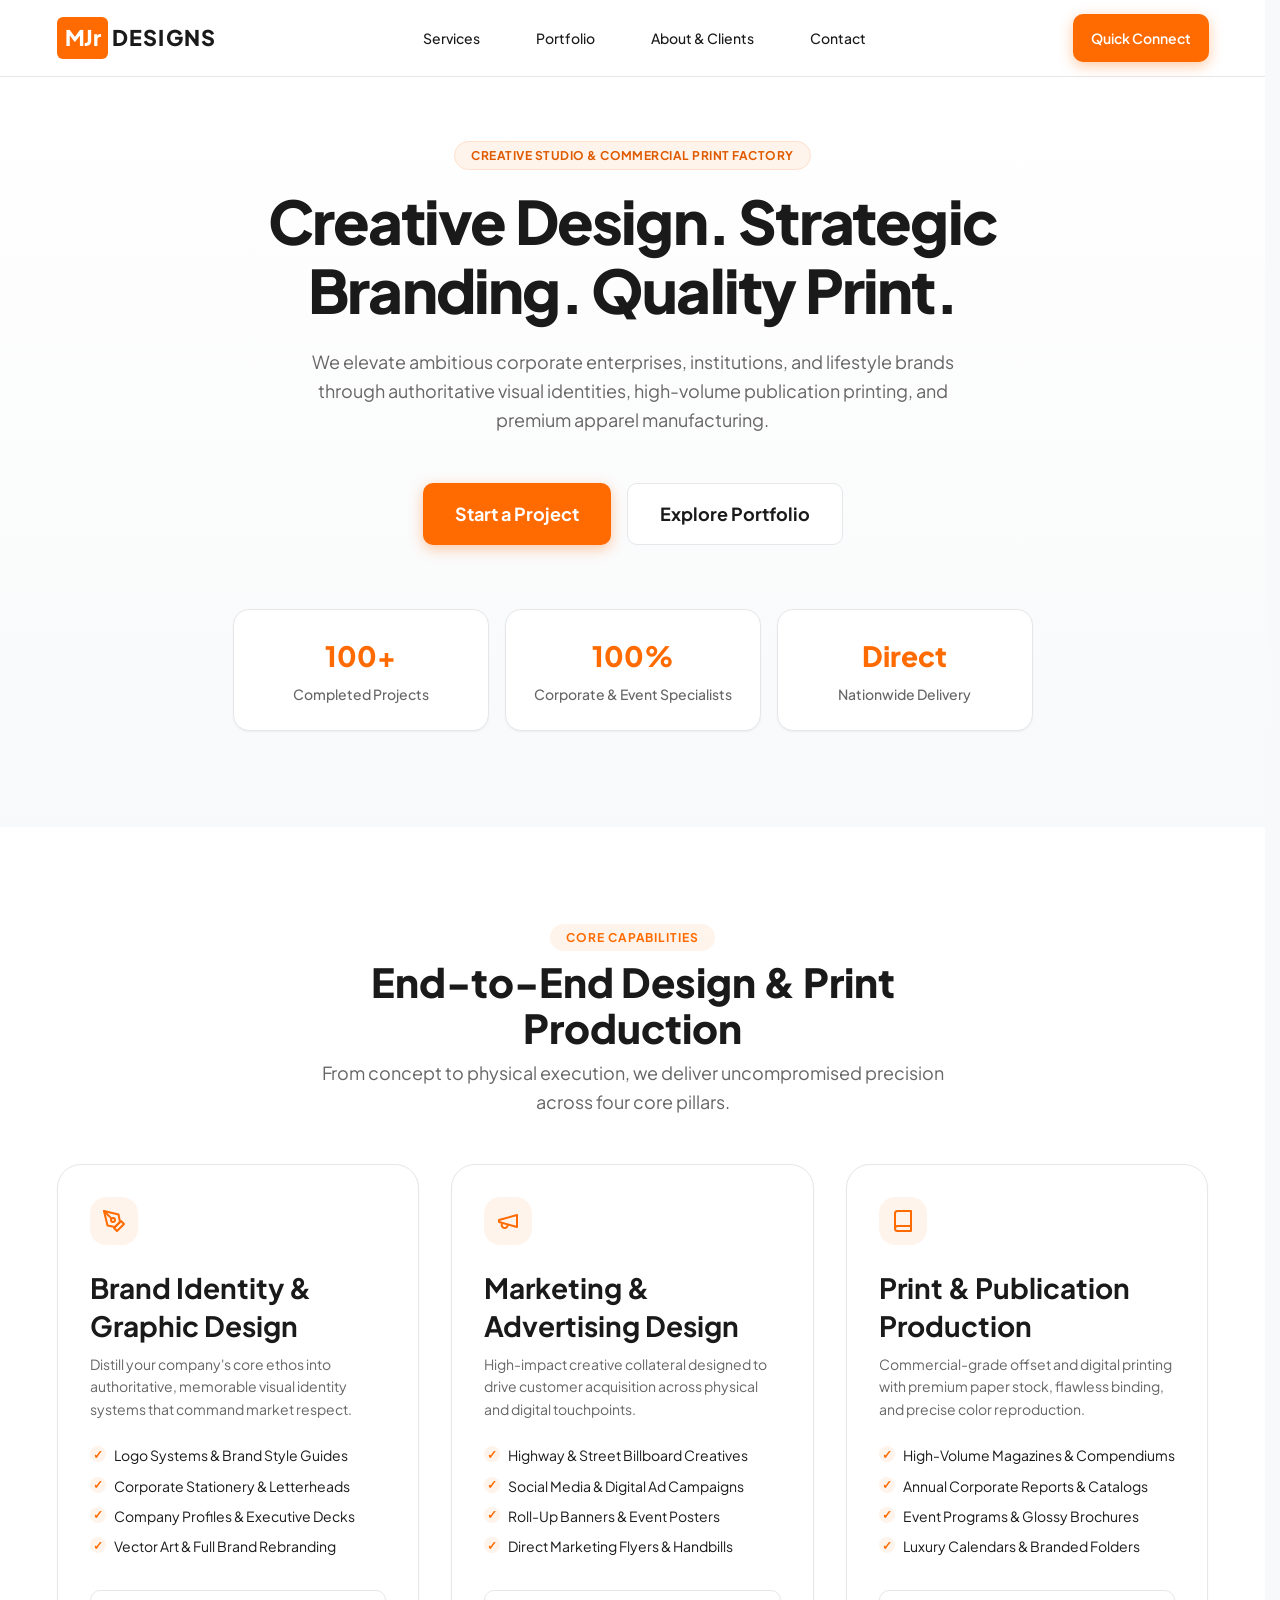
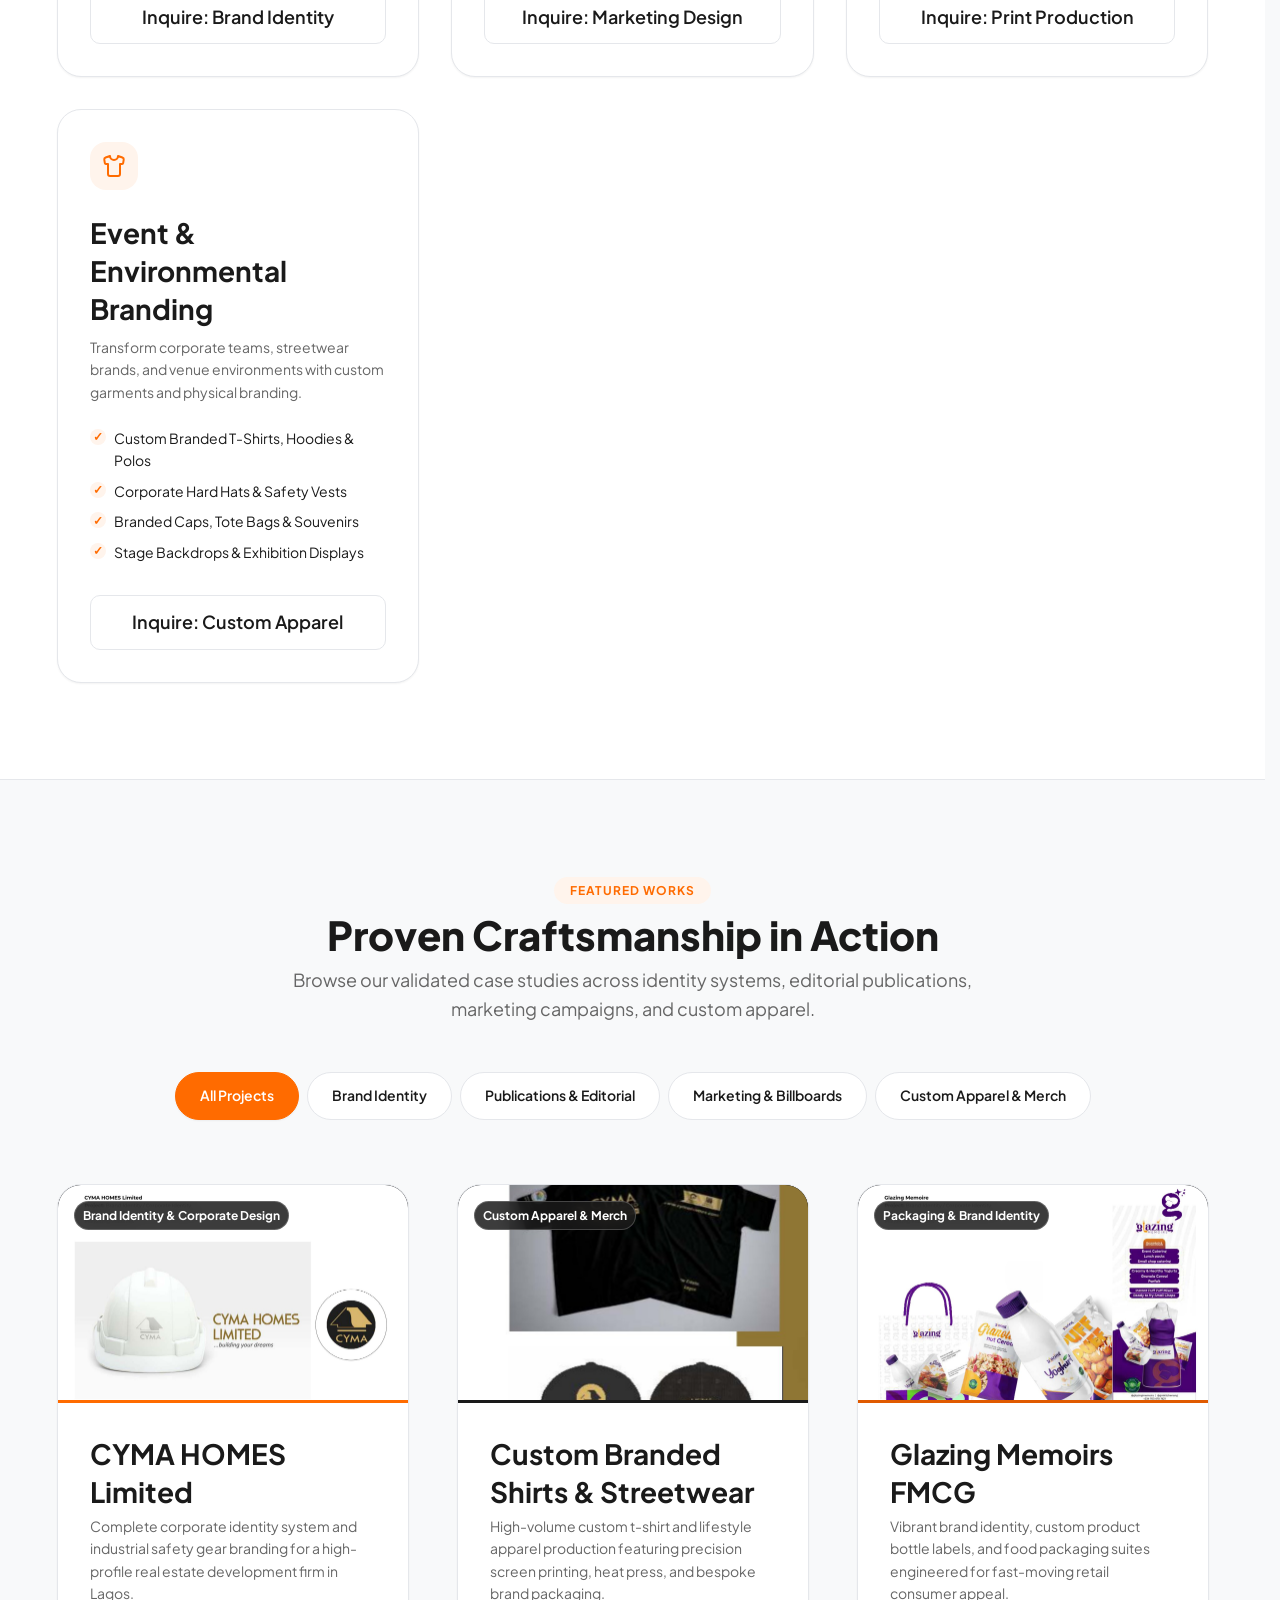
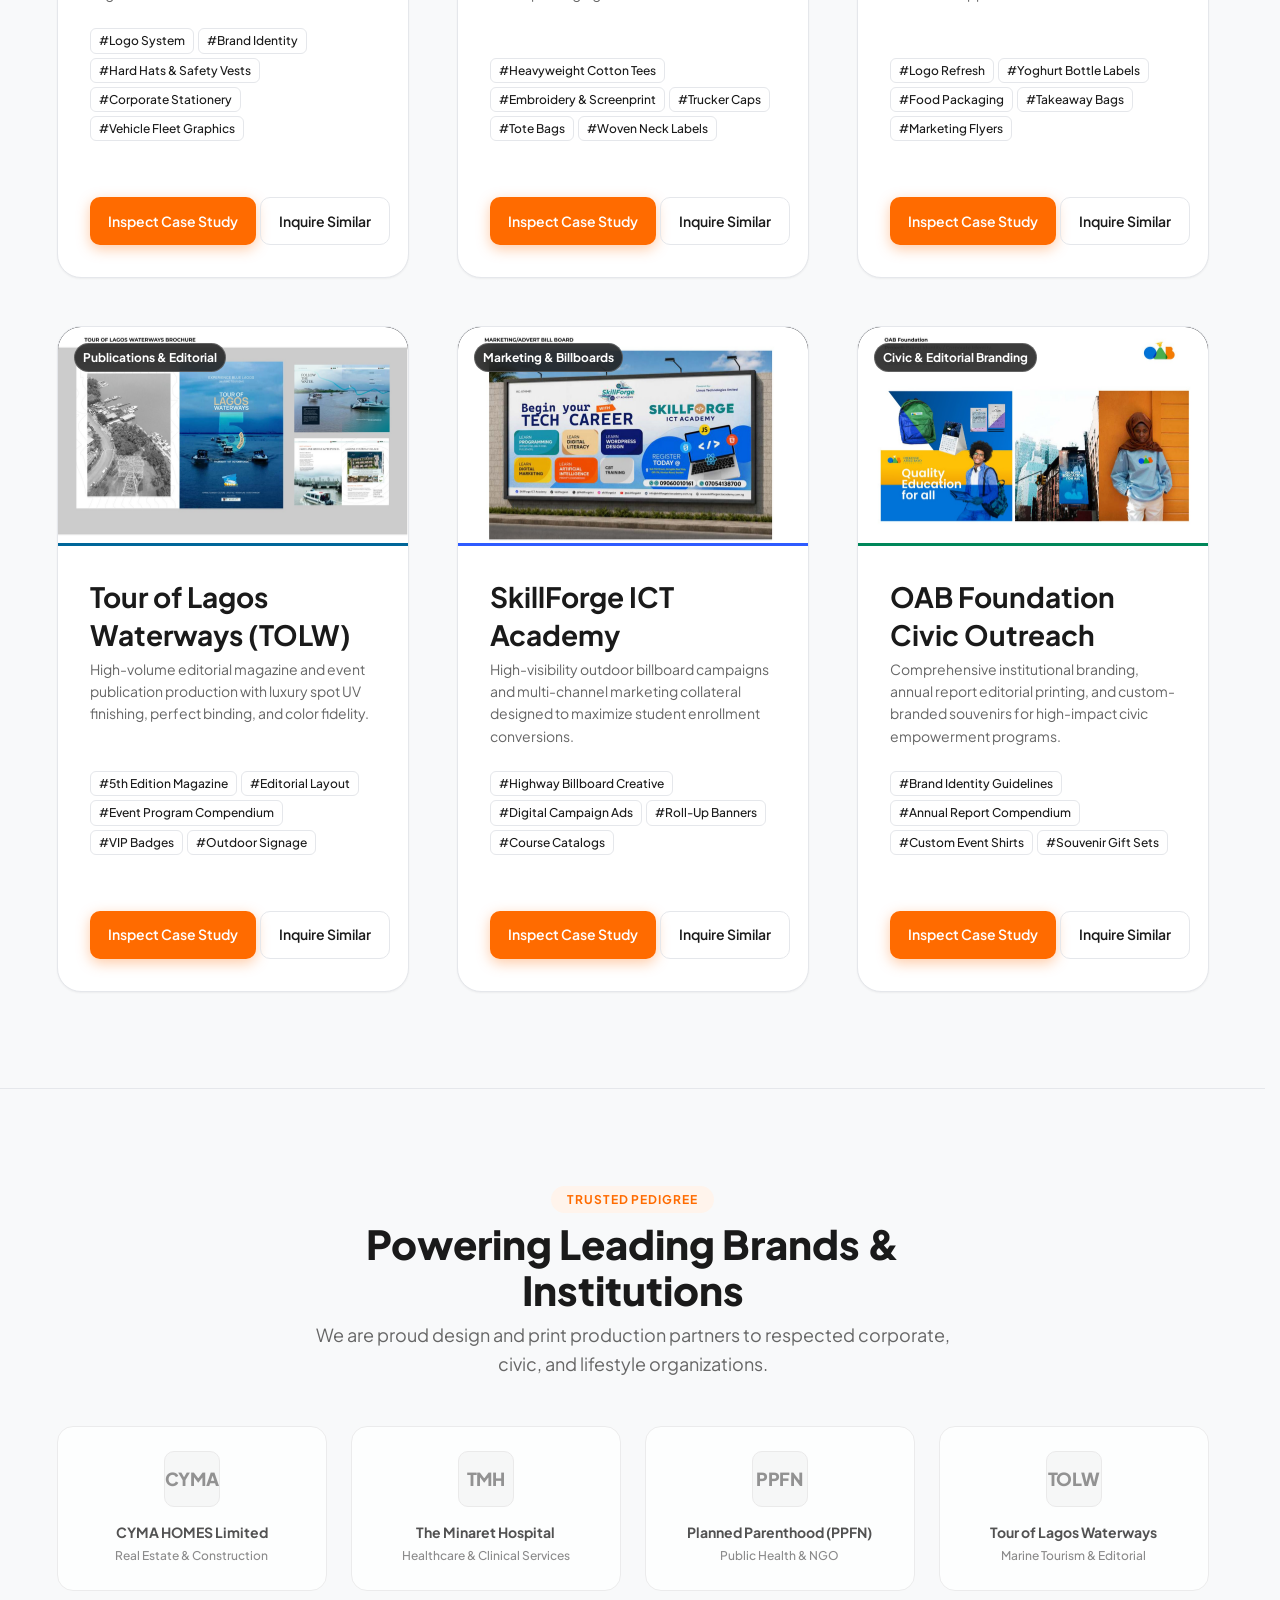
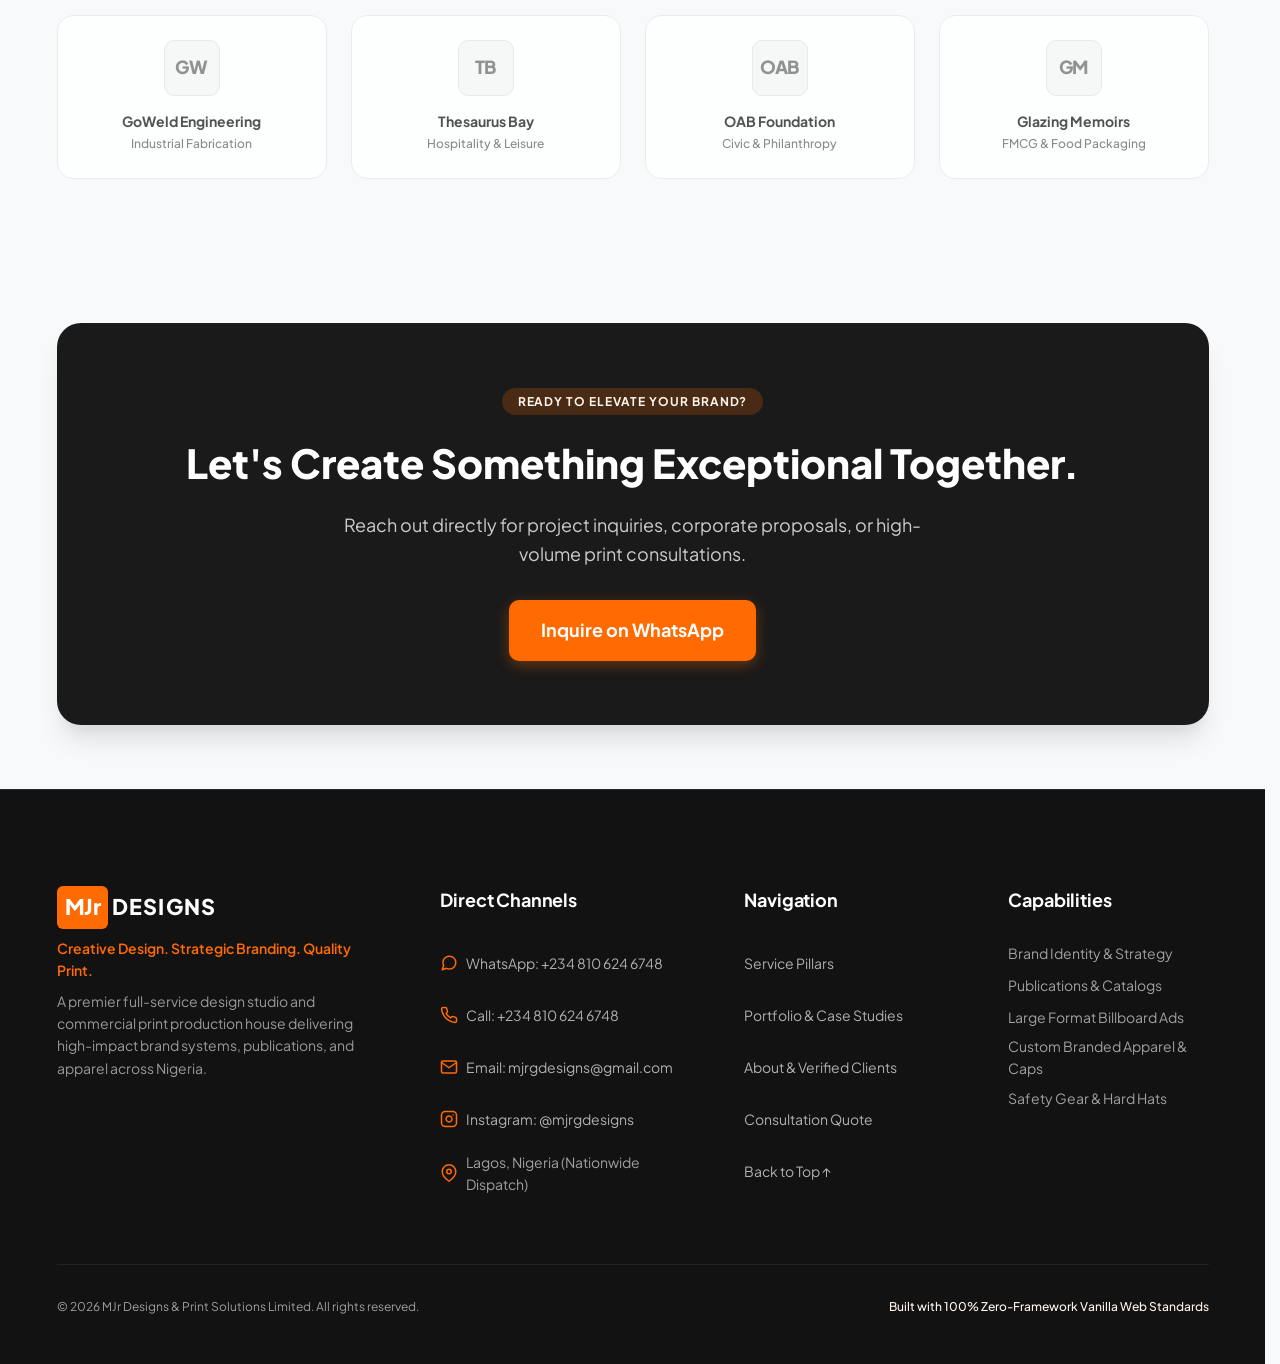
==== commit 548a2a20: "feat(epic-5): complete multi-media case study gallery and continuous modal navigation - Story 5.1: E" ====
--- a/index.html
+++ b/index.html
@@ -501,14 +501,33 @@
       </button>
 
       <div class="modal-scroll-wrap">
-        <!-- Modal Visual Header -->
-        <div class="modal-media-wrap">
-          <div id="modal-media-placeholder" class="modal-media-placeholder">
-            <div class="modal-media-badge" aria-hidden="true">
-              <span id="modal-media-monogram" class="modal-monogram">MJ</span>
-            </div>
-            <span class="modal-media-watermark">MJr Case Study Showcase</span>
-          </div>
+        <!-- Modal Visual Header (Interactive Multi-Image Slider) -->
+        <div class="modal-media-wrap" id="modal-media-wrap">
+          <div class="modal-slider-track" id="modal-slider-track">
+            <!-- Dynamically populated slides by app.js -->
+          </div>
+
+          <!-- Slider Navigation Arrows -->
+          <button type="button" 
+                  class="slider-arrow slider-arrow-prev" 
+                  data-action="prev-slide" 
+                  aria-label="Previous case study slide">
+            <svg viewBox="0 0 24 24" width="20" height="20" fill="none" stroke="currentColor" stroke-width="2.5" stroke-linecap="round" stroke-linejoin="round" aria-hidden="true">
+              <polyline points="15 18 9 12 15 6"></polyline>
+            </svg>
+          </button>
+          <button type="button" 
+                  class="slider-arrow slider-arrow-next" 
+                  data-action="next-slide" 
+                  aria-label="Next case study slide">
+            <svg viewBox="0 0 24 24" width="20" height="20" fill="none" stroke="currentColor" stroke-width="2.5" stroke-linecap="round" stroke-linejoin="round" aria-hidden="true">
+              <polyline points="9 18 15 12 9 6"></polyline>
+            </svg>
+          </button>
+
+          <!-- Slider Pagination Dots & Live Caption Bar -->
+          <div class="slider-dots" id="modal-slider-dots" role="tablist" aria-label="Case study photo slides"></div>
+          <div class="slider-caption-bar" id="modal-slider-caption" aria-live="polite"></div>
           <span id="modal-category-badge" class="modal-category-badge">Brand Identity</span>
         </div>
 
@@ -528,6 +547,31 @@
             <ul id="modal-scope-list" class="modal-scope-list" role="list" aria-label="Delivered Project Scope">
               <!-- Populated dynamically by app.js -->
             </ul>
+          </div>
+
+          <!-- Filter-Aware Continuous Case Study Navigation Bar -->
+          <div class="modal-project-nav" id="modal-project-nav" aria-label="Adjacent case study navigation">
+            <button type="button" 
+                    class="btn-project-nav btn-project-prev" 
+                    data-action="prev-project" 
+                    aria-label="Previous Case Study">
+              <svg viewBox="0 0 24 24" width="16" height="16" fill="none" stroke="currentColor" stroke-width="2.5" stroke-linecap="round" stroke-linejoin="round" aria-hidden="true">
+                <polyline points="15 18 9 12 15 6"></polyline>
+              </svg>
+              <span>Prev Project</span>
+            </button>
+
+            <span class="project-nav-counter" id="modal-project-counter" aria-live="polite">Project 1 of 6</span>
+
+            <button type="button" 
+                    class="btn-project-nav btn-project-next" 
+                    data-action="next-project" 
+                    aria-label="Next Case Study">
+              <span>Next Project</span>
+              <svg viewBox="0 0 24 24" width="16" height="16" fill="none" stroke="currentColor" stroke-width="2.5" stroke-linecap="round" stroke-linejoin="round" aria-hidden="true">
+                <polyline points="9 18 15 12 9 6"></polyline>
+              </svg>
+            </button>
           </div>
 
           <!-- Modal Action Footer -->
--- a/styles.css
+++ b/styles.css
@@ -1433,48 +1433,141 @@
   position: relative;
   width: 100%;
   aspect-ratio: 16 / 9;
+  background-color: var(--color-charcoal-dark);
+  overflow: hidden;
+  user-select: none;
+  -webkit-user-select: none;
+  touch-action: pan-y;
+}
+
+.modal-slider-track {
+  display: flex;
+  width: 100%;
+  height: 100%;
+  transition: transform 0.35s cubic-bezier(0.25, 1, 0.5, 1);
+  will-change: transform;
+}
+
+.modal-slide {
+  flex: 0 0 100%;
+  width: 100%;
+  height: 100%;
+  position: relative;
   background-color: var(--color-charcoal);
   overflow: hidden;
-}
-
-.modal-media-placeholder {
+  display: flex;
+  align-items: center;
+  justify-content: center;
+}
+
+.modal-slide-img {
   width: 100%;
   height: 100%;
-  display: flex;
-  flex-direction: column;
+  object-fit: cover;
+  display: block;
+}
+
+.slider-arrow {
+  position: absolute;
+  top: 50%;
+  transform: translateY(-50%);
+  width: 44px;
+  height: 44px;
+  border-radius: var(--radius-full);
+  background-color: rgba(26, 26, 26, 0.65);
+  color: var(--color-surface);
+  border: 1px solid rgba(255, 255, 255, 0.2);
+  display: flex;
   align-items: center;
   justify-content: center;
-  background: linear-gradient(135deg, var(--modal-accent, var(--color-primary)) 0%, #1A1A1A 100%);
+  cursor: pointer;
+  z-index: 5;
+  transition: background-color var(--transition-fast), transform var(--transition-fast), border-color var(--transition-fast);
+  backdrop-filter: blur(4px);
+  -webkit-backdrop-filter: blur(4px);
+}
+
+.slider-arrow:hover {
+  background-color: var(--color-primary);
+  border-color: var(--color-primary);
+  transform: translateY(-50%) scale(1.08);
+}
+
+.slider-arrow:focus-visible {
+  outline: 3px solid var(--color-surface);
+  outline-offset: 2px;
+}
+
+.slider-arrow-prev {
+  left: var(--space-sm);
+}
+
+.slider-arrow-next {
+  right: var(--space-sm);
+}
+
+.slider-dots {
+  position: absolute;
+  bottom: var(--space-sm);
+  right: var(--space-md);
+  display: flex;
+  gap: 6px;
+  z-index: 6;
+  padding: 4px 8px;
+  background: rgba(26, 26, 26, 0.45);
+  border-radius: var(--radius-full);
+  backdrop-filter: blur(4px);
+  -webkit-backdrop-filter: blur(4px);
+}
+
+.slider-dot {
+  width: 10px;
+  height: 10px;
+  border-radius: var(--radius-full);
+  background-color: rgba(255, 255, 255, 0.45);
+  border: none;
+  padding: 0;
+  cursor: pointer;
+  transition: background-color var(--transition-fast), transform var(--transition-fast);
+}
+
+.slider-dot:hover {
+  background-color: rgba(255, 255, 255, 0.85);
+}
+
+.slider-dot.active {
+  background-color: var(--color-primary);
+  transform: scale(1.25);
+}
+
+.slider-dot:focus-visible {
+  outline: 2px solid var(--color-surface);
+  outline-offset: 1px;
+}
+
+.slider-caption-bar {
+  position: absolute;
+  bottom: 0;
+  left: 0;
+  right: 0;
+  padding: var(--space-sm) var(--space-md);
+  padding-right: 120px;
+  background: linear-gradient(to top, rgba(15, 15, 15, 0.9) 0%, rgba(15, 15, 15, 0.4) 70%, transparent 100%);
   color: var(--color-surface);
-}
-
-.modal-media-badge {
-  width: 64px;
-  height: 64px;
-  border-radius: var(--radius-full);
-  background-color: rgba(255, 255, 255, 0.15);
-  display: flex;
-  align-items: center;
-  justify-content: center;
-  margin-bottom: var(--space-xs);
-}
-
-.modal-monogram {
-  font-size: var(--font-size-xl);
-  font-weight: var(--font-weight-extrabold);
-  letter-spacing: -0.02em;
-}
-
-.modal-media-watermark {
   font-size: var(--font-size-xs);
-  text-transform: uppercase;
-  letter-spacing: 0.1em;
-  opacity: 0.7;
+  font-weight: var(--font-weight-medium);
+  letter-spacing: 0.01em;
+  line-height: var(--line-height-snug);
+  z-index: 4;
+  pointer-events: none;
+  white-space: nowrap;
+  overflow: hidden;
+  text-overflow: ellipsis;
 }
 
 .modal-category-badge {
   position: absolute;
-  bottom: var(--space-md);
+  top: var(--space-md);
   left: var(--space-md);
   background-color: var(--color-primary);
   color: var(--color-surface);
@@ -1484,6 +1577,8 @@
   letter-spacing: 0.05em;
   padding: 4px 12px;
   border-radius: var(--radius-full);
+  z-index: 6;
+  box-shadow: var(--shadow-sm);
 }
 
 .modal-content {
@@ -1546,6 +1641,61 @@
   font-weight: var(--font-weight-semibold);
   padding: 4px 10px;
   border-radius: var(--radius-md);
+}
+
+/* Filter-Aware Continuous Case Study Navigation Bar */
+.modal-project-nav {
+  display: flex;
+  align-items: center;
+  justify-content: space-between;
+  padding: var(--space-sm) 0;
+  margin-bottom: var(--space-lg);
+  border-top: 1px solid var(--color-border);
+  border-bottom: 1px solid var(--color-border);
+  gap: var(--space-xs);
+}
+
+.btn-project-nav {
+  display: inline-flex;
+  align-items: center;
+  gap: var(--space-xs);
+  padding: var(--space-xs) var(--space-sm);
+  background: transparent;
+  border: 1px solid var(--color-border);
+  border-radius: var(--radius-md);
+  color: var(--color-charcoal);
+  font-size: var(--font-size-xs);
+  font-weight: var(--font-weight-semibold);
+  cursor: pointer;
+  transition: all var(--transition-fast);
+  min-height: 38px;
+  touch-action: manipulation;
+}
+
+.btn-project-nav:hover {
+  background-color: var(--color-bg);
+  border-color: var(--color-primary);
+  color: var(--color-primary);
+}
+
+.btn-project-nav:focus-visible {
+  outline: 2px solid var(--color-primary);
+  outline-offset: 2px;
+}
+
+.btn-project-nav:disabled {
+  opacity: 0.35;
+  cursor: not-allowed;
+  pointer-events: none;
+}
+
+.project-nav-counter {
+  font-size: var(--font-size-xs);
+  font-weight: var(--font-weight-bold);
+  color: var(--color-text-muted);
+  text-transform: uppercase;
+  letter-spacing: 0.05em;
+  white-space: nowrap;
 }
 
 .modal-actions {
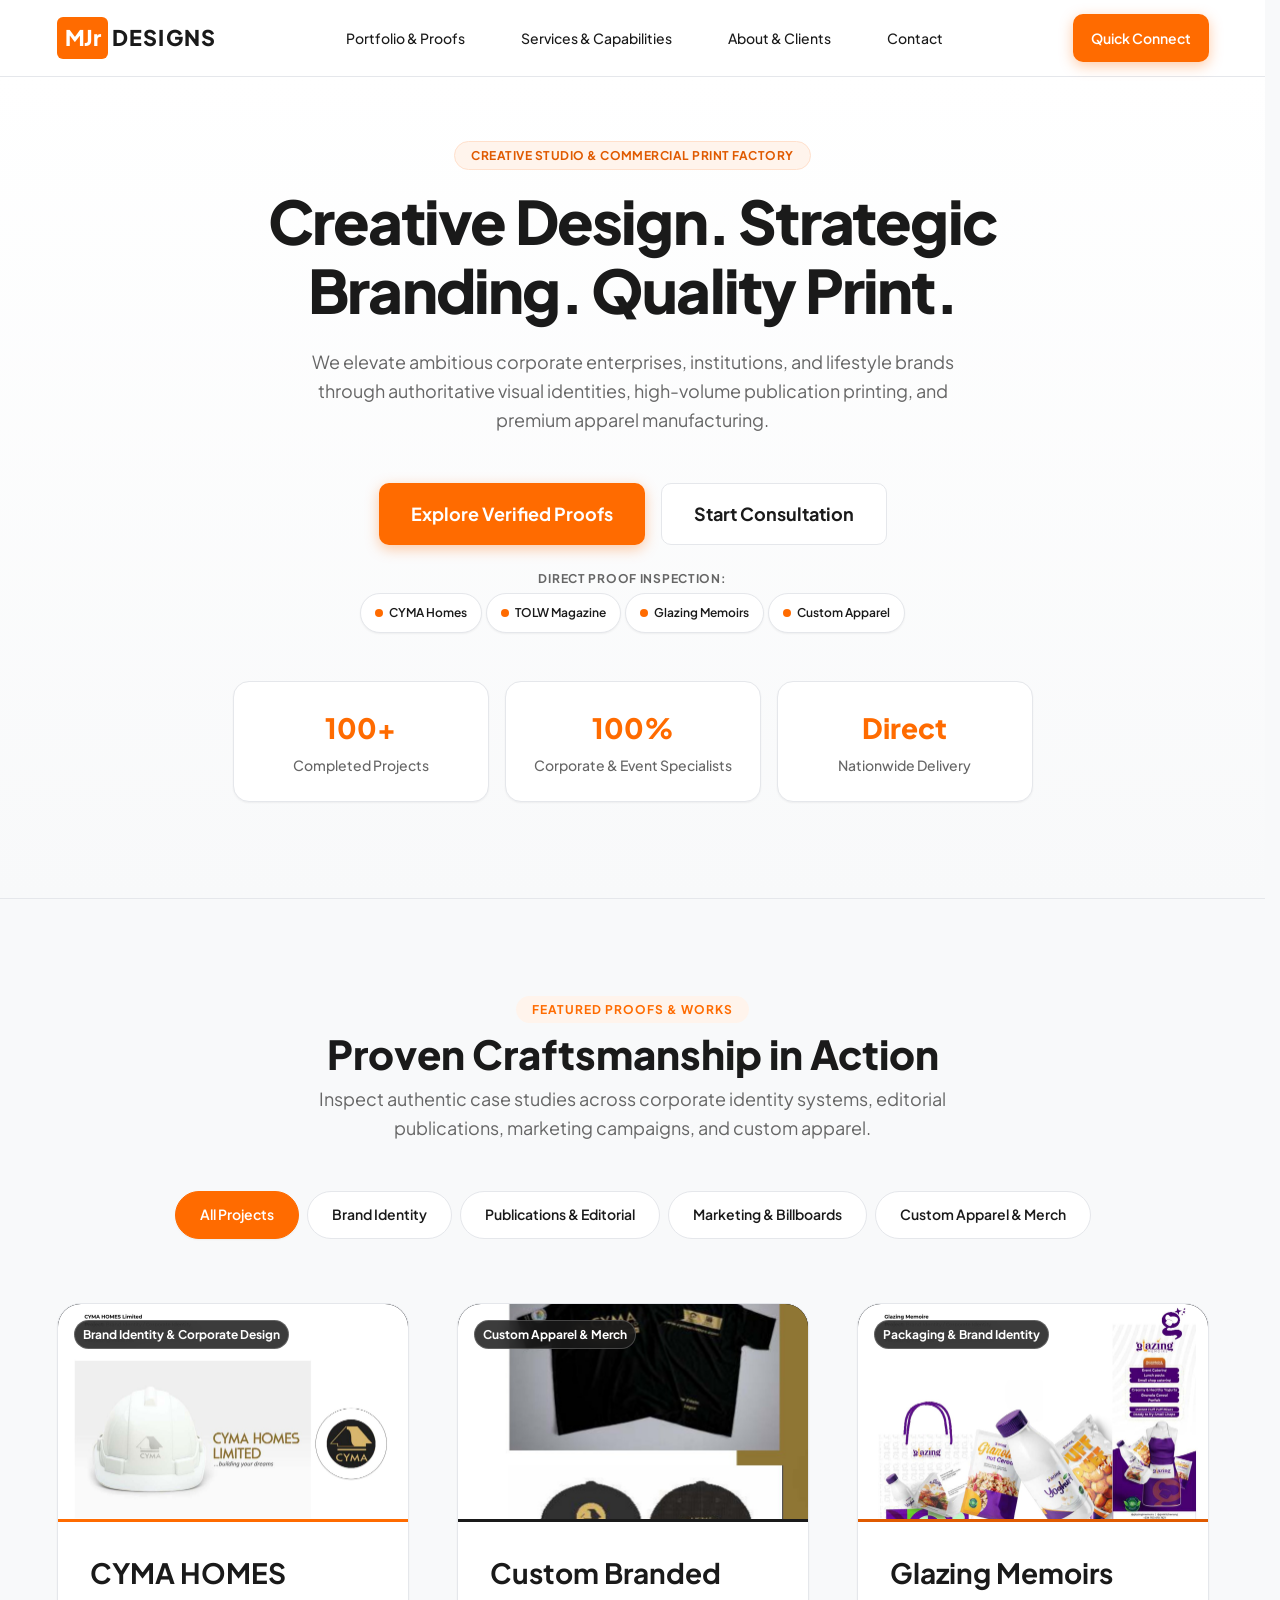
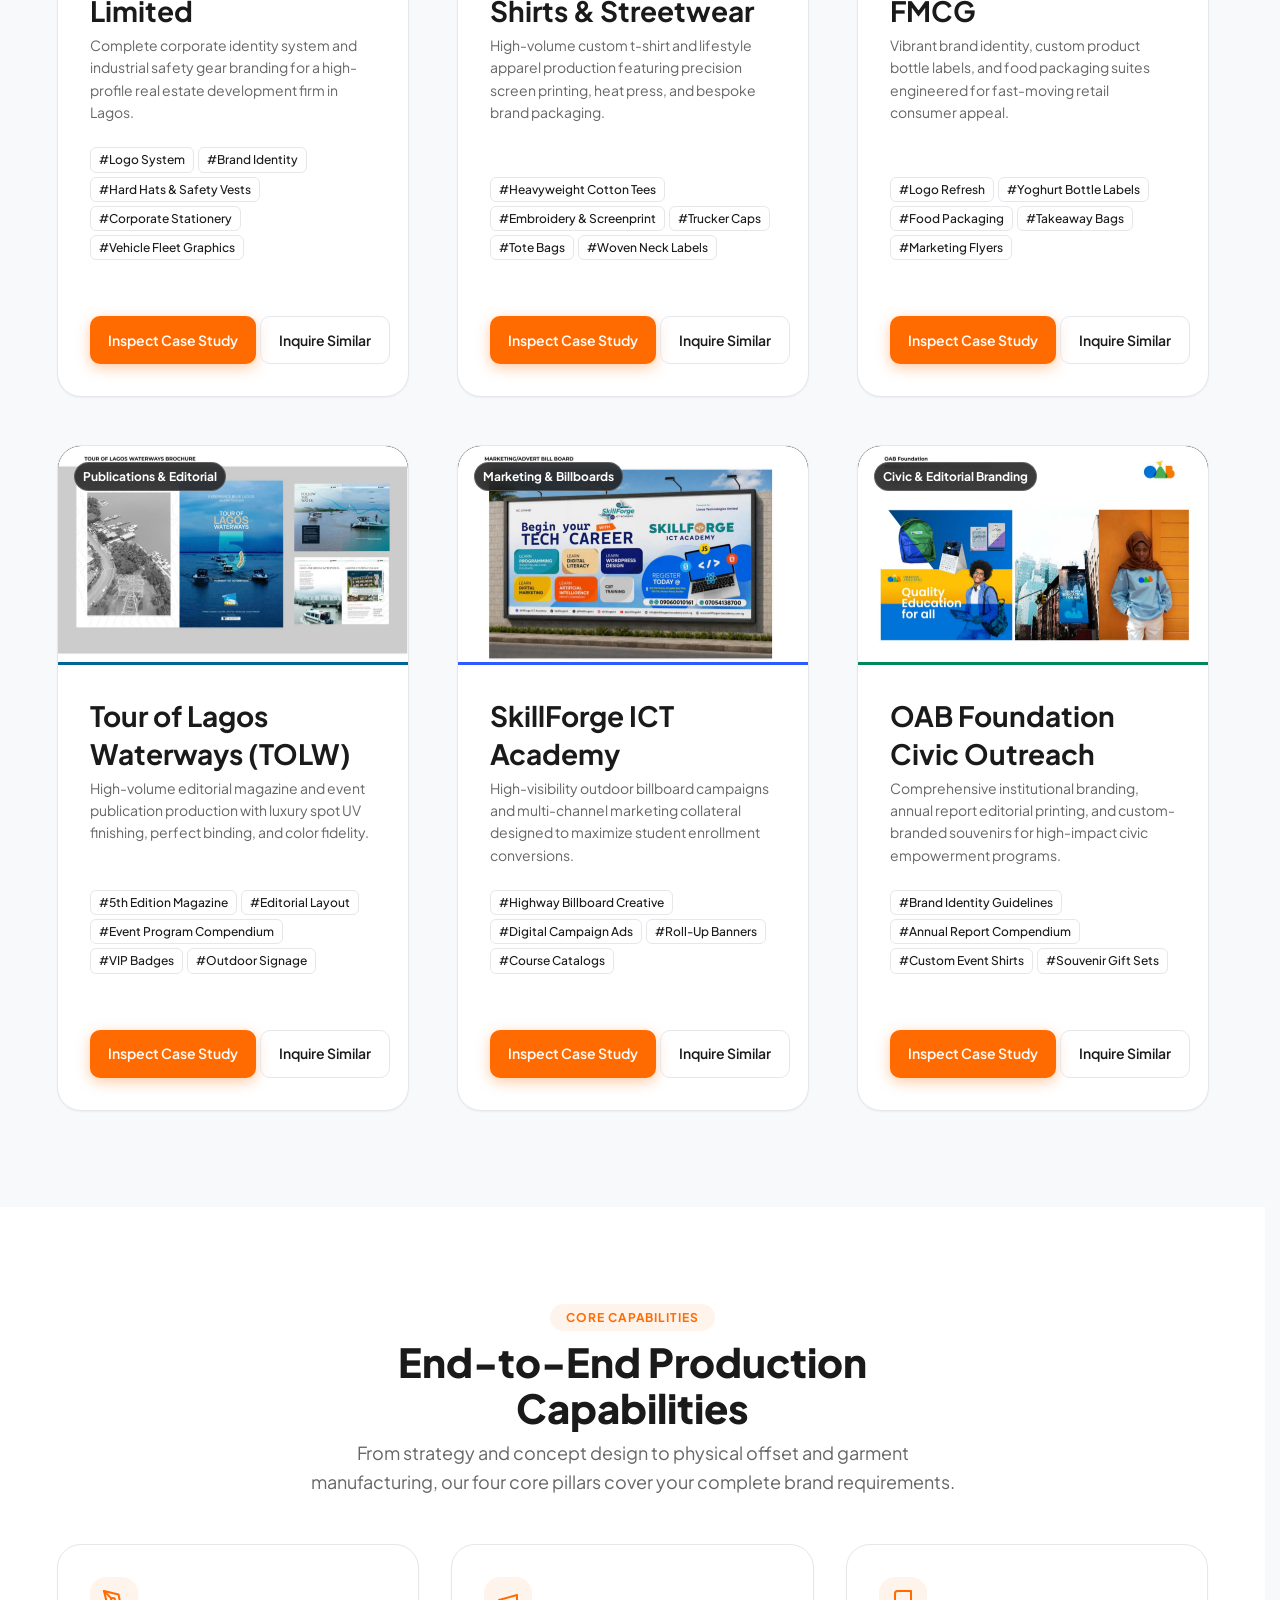
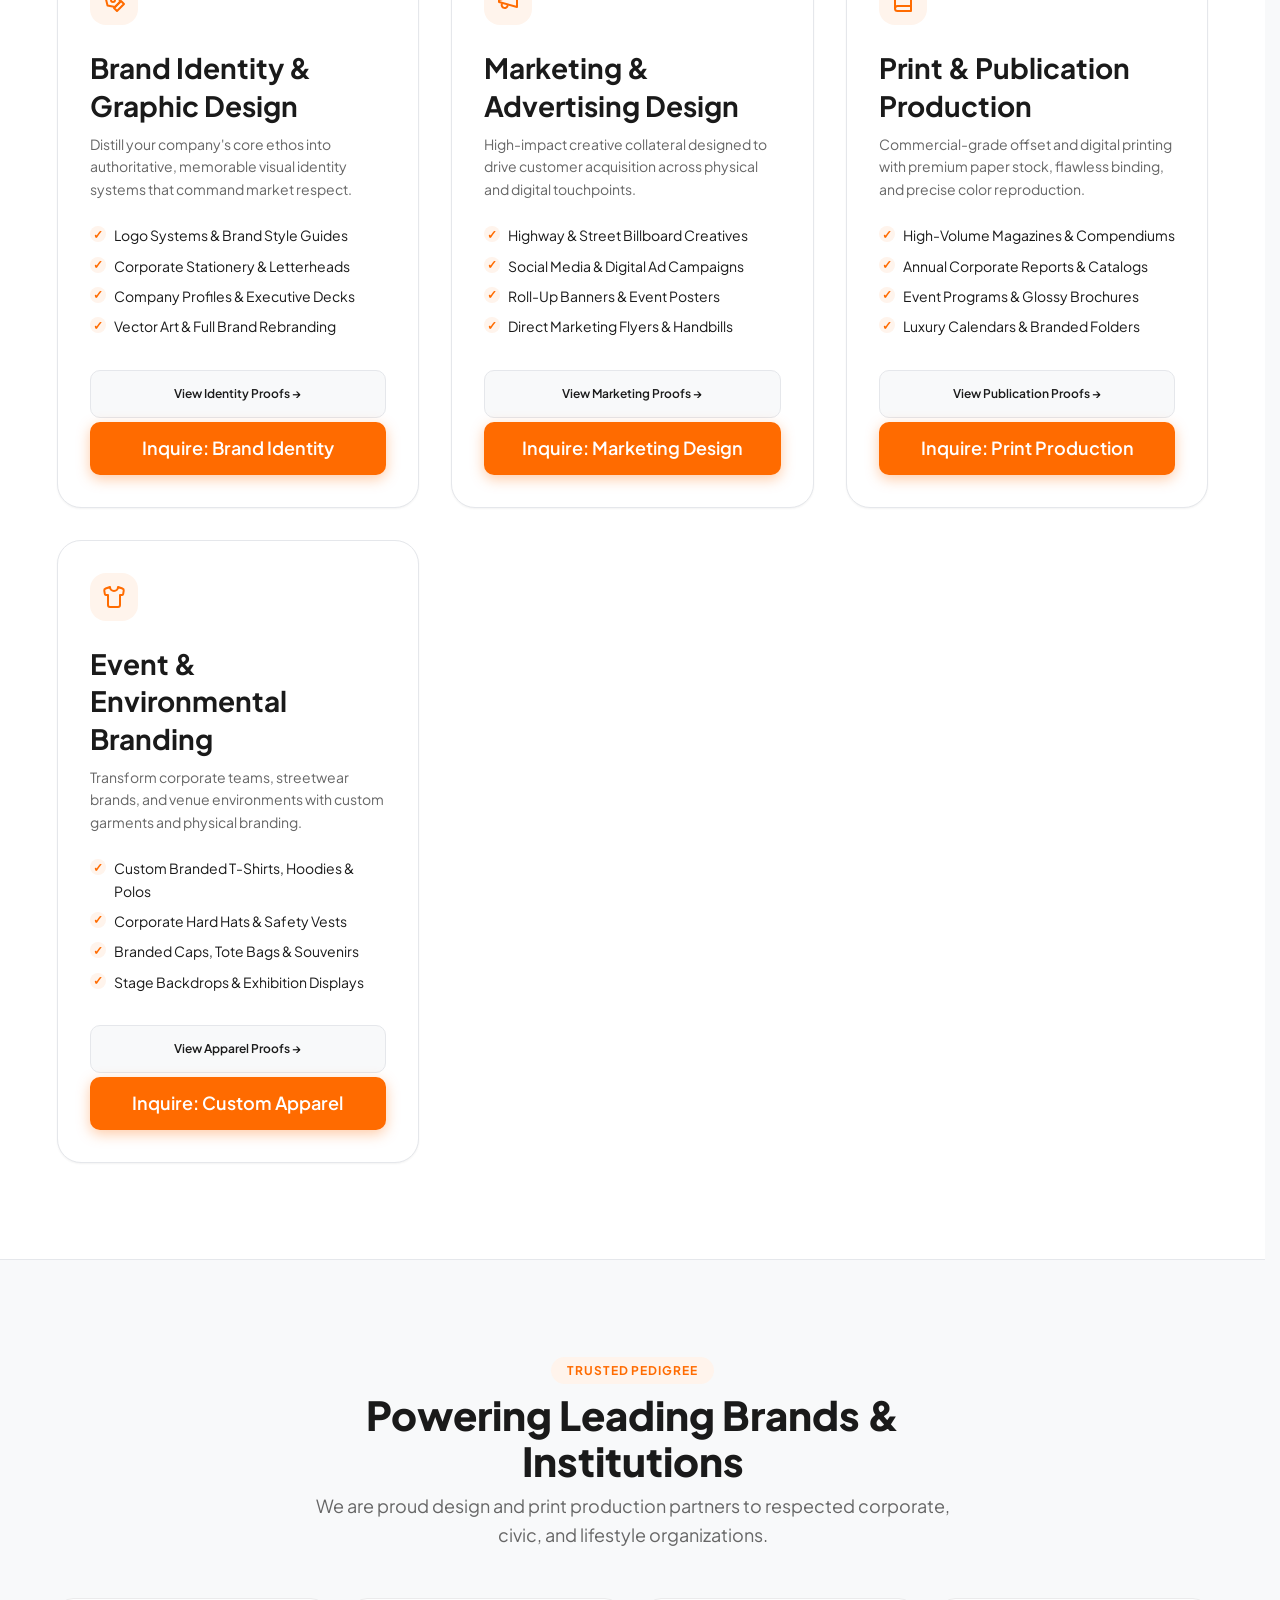
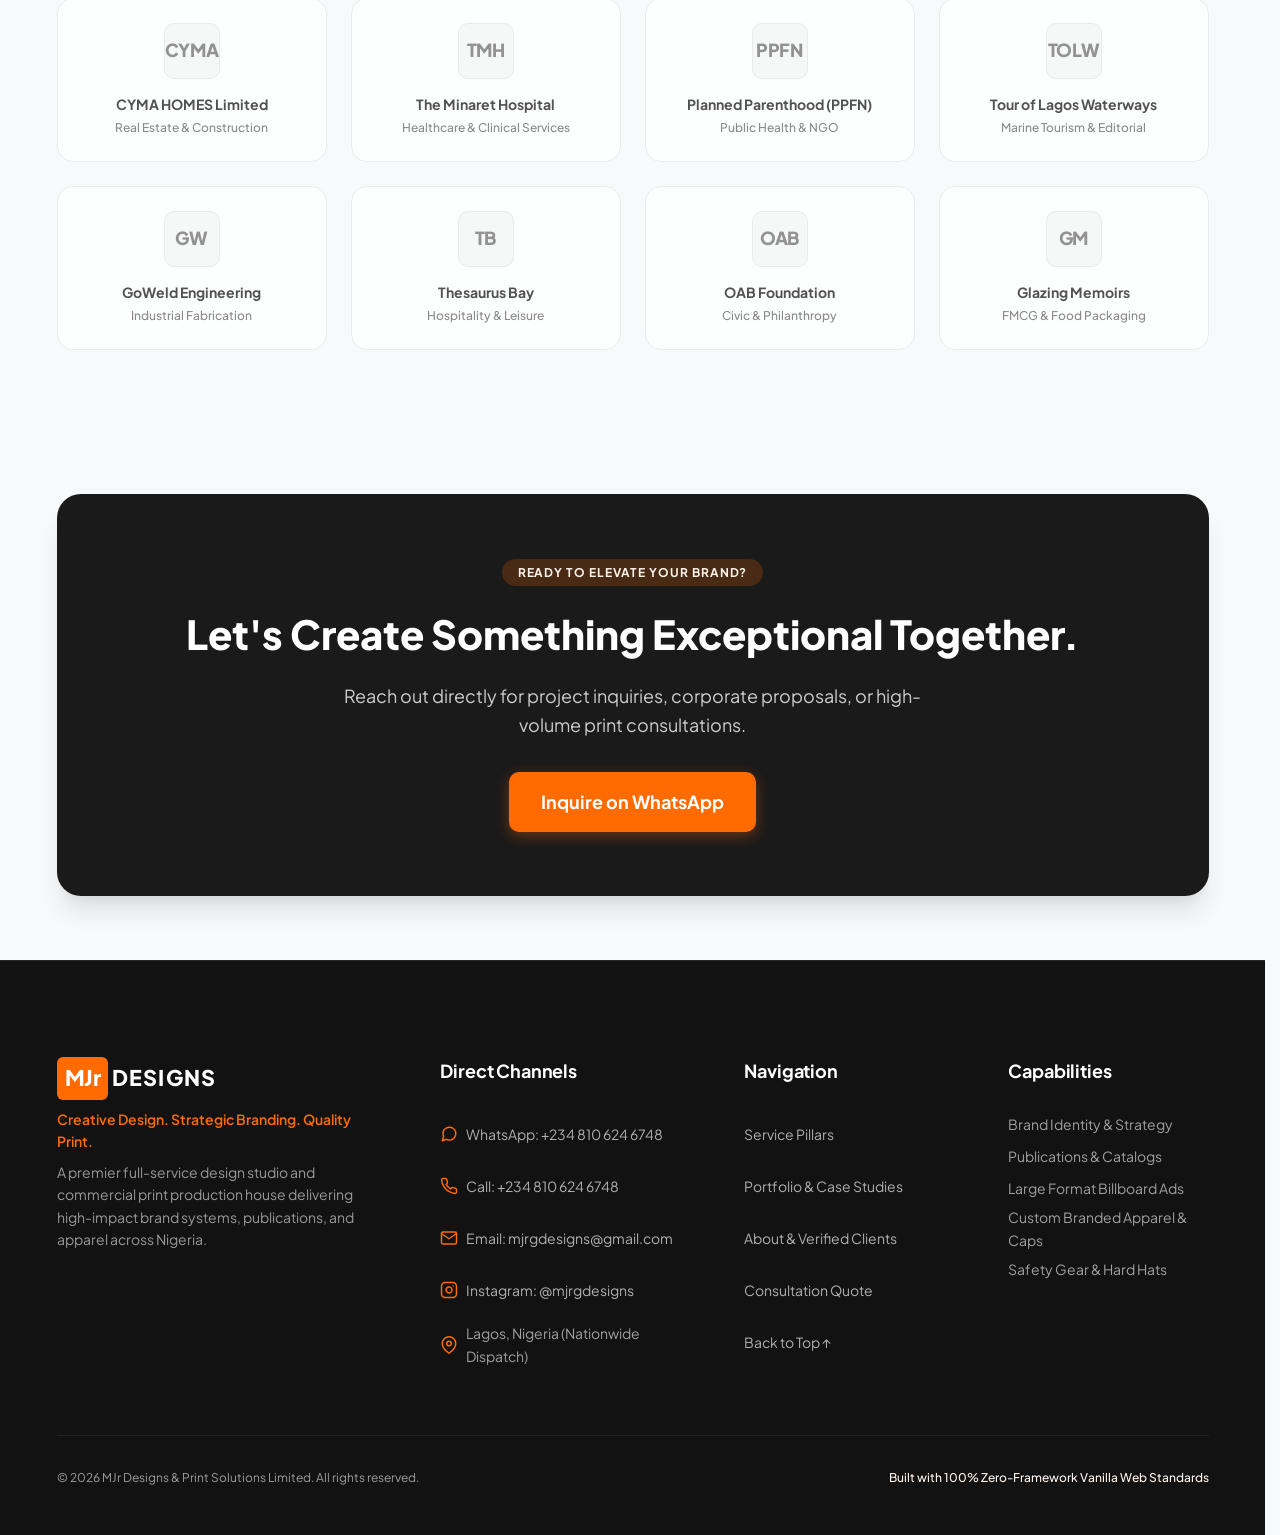
==== commit 49ace702: "feat(epic-6): implement proof-first conversion architecture & mobile layout optimization - Story 6.1" ====
--- a/index.html
+++ b/index.html
@@ -34,8 +34,8 @@
       <!-- Desktop Navigation -->
       <nav class="site-nav" aria-label="Main Navigation">
         <ul class="nav-list" role="list">
-          <li><a href="#services" class="nav-link">Services</a></li>
-          <li><a href="#portfolio" class="nav-link">Portfolio</a></li>
+          <li><a href="#portfolio" class="nav-link">Portfolio &amp; Proofs</a></li>
+          <li><a href="#services" class="nav-link">Services &amp; Capabilities</a></li>
           <li><a href="#about" class="nav-link">About &amp; Clients</a></li>
           <li><a href="#contact" class="nav-link">Contact</a></li>
         </ul>
@@ -69,8 +69,8 @@
         </div>
         <div class="mobile-drawer-content">
           <ul class="mobile-nav-list" role="list">
-            <li><a href="#services" class="mobile-nav-link" data-action="close-mobile-nav">Services</a></li>
-            <li><a href="#portfolio" class="mobile-nav-link" data-action="close-mobile-nav">Portfolio</a></li>
+            <li><a href="#portfolio" class="mobile-nav-link" data-action="close-mobile-nav">Portfolio &amp; Proofs</a></li>
+            <li><a href="#services" class="mobile-nav-link" data-action="close-mobile-nav">Services &amp; Capabilities</a></li>
             <li><a href="#about" class="mobile-nav-link" data-action="close-mobile-nav">About &amp; Clients</a></li>
             <li><a href="#contact" class="mobile-nav-link" data-action="close-mobile-nav">Contact</a></li>
           </ul>
@@ -96,12 +96,35 @@
         </p>
 
         <div class="hero-actions">
-          <a href="https://wa.me/2348106246748?text=Hello%20MJr%20Designs%2C%20I%27d%20like%20to%20discuss%20a%20custom%20design%20and%20print%20project." id="hero-cta" class="btn btn-primary btn-lg" target="_blank" rel="noopener noreferrer" data-action="whatsapp-inquire" data-context="hero">
-            Start a Project
+          <a href="#portfolio" class="btn btn-primary btn-lg">
+            Explore Verified Proofs
           </a>
-          <a href="#portfolio" class="btn btn-secondary btn-lg">
-            Explore Portfolio
+          <a href="https://wa.me/2348106246748?text=Hello%20MJr%20Designs%2C%20I%27d%20like%20to%20discuss%20a%20custom%20design%20and%20print%20project." id="hero-cta" class="btn btn-secondary btn-lg" target="_blank" rel="noopener noreferrer" data-action="whatsapp-inquire" data-context="hero">
+            Start Consultation
           </a>
+        </div>
+
+        <!-- Zero-Scroll Featured Proof Peek Strip -->
+        <div class="hero-proof-strip" aria-label="Featured Client Proofs">
+          <span class="proof-strip-label">Direct Proof Inspection:</span>
+          <div class="proof-pills-list">
+            <button type="button" class="proof-pill" data-action="open-modal" data-project-id="cyma-homes" aria-label="Inspect CYMA Homes Case Study">
+              <span class="proof-pill-dot" aria-hidden="true"></span>
+              <span>CYMA Homes</span>
+            </button>
+            <button type="button" class="proof-pill" data-action="open-modal" data-project-id="tolw-brochure" aria-label="Inspect Tour of Lagos Waterways Case Study">
+              <span class="proof-pill-dot" aria-hidden="true"></span>
+              <span>TOLW Magazine</span>
+            </button>
+            <button type="button" class="proof-pill" data-action="open-modal" data-project-id="glazing-memoirs" aria-label="Inspect Glazing Memoirs FMCG Case Study">
+              <span class="proof-pill-dot" aria-hidden="true"></span>
+              <span>Glazing Memoirs</span>
+            </button>
+            <button type="button" class="proof-pill" data-action="open-modal" data-project-id="streetwear-merch" aria-label="Inspect Custom Streetwear Merch Case Study">
+              <span class="proof-pill-dot" aria-hidden="true"></span>
+              <span>Custom Apparel</span>
+            </button>
+          </div>
         </div>
 
         <div class="hero-proof-metrics">
@@ -121,13 +144,38 @@
       </div>
     </section>
 
-    <!-- Core Services Section Landmark -->
+    <!-- Interactive Portfolio Section Landmark (Elevated Proof-First Position) -->
+    <section id="portfolio" class="section portfolio-section" aria-labelledby="portfolio-title">
+      <div class="container">
+        <div class="section-header">
+          <p class="section-tag">Featured Proofs &amp; Works</p>
+          <h2 id="portfolio-title" class="section-title">Proven Craftsmanship in Action</h2>
+          <p class="section-desc">Inspect authentic case studies across corporate identity systems, editorial publications, marketing campaigns, and custom apparel.</p>
+        </div>
+
+        <!-- Filter Bar -->
+        <div class="portfolio-filter-bar" role="tablist" aria-label="Portfolio Category Filter">
+          <button type="button" class="filter-btn active" role="tab" id="filter-tab-all" aria-selected="true" aria-controls="portfolio-grid" tabindex="0" data-action="filter-category" data-category="all">All Projects</button>
+          <button type="button" class="filter-btn" role="tab" id="filter-tab-branding" aria-selected="false" aria-controls="portfolio-grid" tabindex="-1" data-action="filter-category" data-category="branding">Brand Identity</button>
+          <button type="button" class="filter-btn" role="tab" id="filter-tab-publications" aria-selected="false" aria-controls="portfolio-grid" tabindex="-1" data-action="filter-category" data-category="publications">Publications &amp; Editorial</button>
+          <button type="button" class="filter-btn" role="tab" id="filter-tab-marketing" aria-selected="false" aria-controls="portfolio-grid" tabindex="-1" data-action="filter-category" data-category="marketing">Marketing &amp; Billboards</button>
+          <button type="button" class="filter-btn" role="tab" id="filter-tab-apparel" aria-selected="false" aria-controls="portfolio-grid" tabindex="-1" data-action="filter-category" data-category="apparel">Custom Apparel &amp; Merch</button>
+        </div>
+
+        <!-- Dynamic 2D Portfolio Grid Container -->
+        <div class="portfolio-grid" id="portfolio-grid">
+          <!-- Populated dynamically by app.js -->
+        </div>
+      </div>
+    </section>
+
+    <!-- Core Services & Capabilities Section Landmark -->
     <section id="services" class="section services-section" aria-labelledby="services-title">
       <div class="container">
         <div class="section-header">
           <p class="section-tag">Core Capabilities</p>
-          <h2 id="services-title" class="section-title">End-to-End Design &amp; Print Production</h2>
-          <p class="section-desc">From concept to physical execution, we deliver uncompromised precision across four core pillars.</p>
+          <h2 id="services-title" class="section-title">End-to-End Production Capabilities</h2>
+          <p class="section-desc">From strategy and concept design to physical offset and garment manufacturing, our four core pillars cover your complete brand requirements.</p>
         </div>
         <!-- 4-Pillar Grid -->
         <div class="services-grid" id="services-grid">
@@ -150,15 +198,24 @@
               <li>Company Profiles &amp; Executive Decks</li>
               <li>Vector Art &amp; Full Brand Rebranding</li>
             </ul>
-            <a href="https://wa.me/2348106246748?text=Hello%20MJr%20Designs%2C%20I%20am%20interested%20in%20your%20Brand%20Identity%20%26%20Corporate%20Design%20packages." 
-               class="btn btn-outline btn-block service-cta" 
-               target="_blank" 
-               rel="noopener noreferrer" 
-               data-action="whatsapp-inquire" 
-               data-context="brand-identity"
-               data-service="brand-identity">
-              Inquire: Brand Identity
-            </a>
+            <div class="service-actions">
+              <button type="button" 
+                      class="btn btn-outline btn-block service-jump-btn" 
+                      data-action="jump-to-category" 
+                      data-category="branding"
+                      aria-label="View Brand Identity case studies">
+                View Identity Proofs &rarr;
+              </button>
+              <a href="https://wa.me/2348106246748?text=Hello%20MJr%20Designs%2C%20I%20am%20interested%20in%20your%20Brand%20Identity%20%26%20Corporate%20Design%20packages." 
+                 class="btn btn-primary btn-block service-cta" 
+                 target="_blank" 
+                 rel="noopener noreferrer" 
+                 data-action="whatsapp-inquire" 
+                 data-context="brand-identity"
+                 data-service="brand-identity">
+                Inquire: Brand Identity
+              </a>
+            </div>
           </article>
 
           <!-- Pillar 2: Marketing & Advertising Design -->
@@ -177,15 +234,24 @@
               <li>Roll-Up Banners &amp; Event Posters</li>
               <li>Direct Marketing Flyers &amp; Handbills</li>
             </ul>
-            <a href="https://wa.me/2348106246748?text=Hello%20MJr%20Designs%2C%20I%20would%20like%20to%20discuss%20Marketing%20%26%20Advertising%20Design%20services%20for%20my%20campaign." 
-               class="btn btn-outline btn-block service-cta" 
-               target="_blank" 
-               rel="noopener noreferrer" 
-               data-action="whatsapp-inquire" 
-               data-context="marketing-ads"
-               data-service="marketing-ads">
-              Inquire: Marketing Design
-            </a>
+            <div class="service-actions">
+              <button type="button" 
+                      class="btn btn-outline btn-block service-jump-btn" 
+                      data-action="jump-to-category" 
+                      data-category="marketing"
+                      aria-label="View Marketing and Billboard case studies">
+                View Marketing Proofs &rarr;
+              </button>
+              <a href="https://wa.me/2348106246748?text=Hello%20MJr%20Designs%2C%20I%20would%20like%20to%20discuss%20Marketing%20%26%20Advertising%20Design%20services%20for%20my%20campaign." 
+                 class="btn btn-primary btn-block service-cta" 
+                 target="_blank" 
+                 rel="noopener noreferrer" 
+                 data-action="whatsapp-inquire" 
+                 data-context="marketing-ads"
+                 data-service="marketing-ads">
+                Inquire: Marketing Design
+              </a>
+            </div>
           </article>
 
           <!-- Pillar 3: Print & Publication Production -->
@@ -204,15 +270,24 @@
               <li>Event Programs &amp; Glossy Brochures</li>
               <li>Luxury Calendars &amp; Branded Folders</li>
             </ul>
-            <a href="https://wa.me/2348106246748?text=Hello%20MJr%20Designs%2C%20I%20would%20like%20to%20request%20a%20quote%20for%20Print%20%26%20Publication%20Production." 
-               class="btn btn-outline btn-block service-cta" 
-               target="_blank" 
-               rel="noopener noreferrer" 
-               data-action="whatsapp-inquire" 
-               data-context="print-production"
-               data-service="print-production">
-              Inquire: Print Production
-            </a>
+            <div class="service-actions">
+              <button type="button" 
+                      class="btn btn-outline btn-block service-jump-btn" 
+                      data-action="jump-to-category" 
+                      data-category="publications"
+                      aria-label="View Publication case studies">
+                View Publication Proofs &rarr;
+              </button>
+              <a href="https://wa.me/2348106246748?text=Hello%20MJr%20Designs%2C%20I%20would%20like%20to%20request%20a%20quote%20for%20Print%20%26%20Publication%20Production." 
+                 class="btn btn-primary btn-block service-cta" 
+                 target="_blank" 
+                 rel="noopener noreferrer" 
+                 data-action="whatsapp-inquire" 
+                 data-context="print-production"
+                 data-service="print-production">
+                Inquire: Print Production
+              </a>
+            </div>
           </article>
 
           <!-- Pillar 4: Event & Environmental Branding -->
@@ -230,42 +305,26 @@
               <li>Branded Caps, Tote Bags &amp; Souvenirs</li>
               <li>Stage Backdrops &amp; Exhibition Displays</li>
             </ul>
-            <a href="https://wa.me/2348106246748?text=Hello%20MJr%20Designs%2C%20I%20am%20looking%20for%20custom%20shirt%20and%20apparel%20printing%20for%20my%20brand%2Forganization." 
-               class="btn btn-outline btn-block service-cta" 
-               target="_blank" 
-               rel="noopener noreferrer" 
-               data-action="whatsapp-inquire" 
-               data-context="custom-apparel"
-               data-service="custom-apparel">
-              Inquire: Custom Apparel
-            </a>
+            <div class="service-actions">
+              <button type="button" 
+                      class="btn btn-outline btn-block service-jump-btn" 
+                      data-action="jump-to-category" 
+                      data-category="apparel"
+                      aria-label="View Custom Apparel case studies">
+                View Apparel Proofs &rarr;
+              </button>
+              <a href="https://wa.me/2348106246748?text=Hello%20MJr%20Designs%2C%20I%20am%20looking%20for%20custom%20shirt%20and%20apparel%20printing%20for%20my%20brand%2Forganization." 
+                 class="btn btn-primary btn-block service-cta" 
+                 target="_blank" 
+                 rel="noopener noreferrer" 
+                 data-action="whatsapp-inquire" 
+                 data-context="custom-apparel"
+                 data-service="custom-apparel">
+                Inquire: Custom Apparel
+              </a>
+            </div>
           </article>
 
-        </div>
-      </div>
-    </section>
-
-    <!-- Interactive Portfolio Section Landmark -->
-    <section id="portfolio" class="section portfolio-section" aria-labelledby="portfolio-title">
-      <div class="container">
-        <div class="section-header">
-          <p class="section-tag">Featured Works</p>
-          <h2 id="portfolio-title" class="section-title">Proven Craftsmanship in Action</h2>
-          <p class="section-desc">Browse our validated case studies across identity systems, editorial publications, marketing campaigns, and custom apparel.</p>
-        </div>
-
-        <!-- Filter Bar -->
-        <div class="portfolio-filter-bar" role="tablist" aria-label="Portfolio Category Filter">
-          <button type="button" class="filter-btn active" role="tab" id="filter-tab-all" aria-selected="true" aria-controls="portfolio-grid" tabindex="0" data-action="filter-category" data-category="all">All Projects</button>
-          <button type="button" class="filter-btn" role="tab" id="filter-tab-branding" aria-selected="false" aria-controls="portfolio-grid" tabindex="-1" data-action="filter-category" data-category="branding">Brand Identity</button>
-          <button type="button" class="filter-btn" role="tab" id="filter-tab-publications" aria-selected="false" aria-controls="portfolio-grid" tabindex="-1" data-action="filter-category" data-category="publications">Publications &amp; Editorial</button>
-          <button type="button" class="filter-btn" role="tab" id="filter-tab-marketing" aria-selected="false" aria-controls="portfolio-grid" tabindex="-1" data-action="filter-category" data-category="marketing">Marketing &amp; Billboards</button>
-          <button type="button" class="filter-btn" role="tab" id="filter-tab-apparel" aria-selected="false" aria-controls="portfolio-grid" tabindex="-1" data-action="filter-category" data-category="apparel">Custom Apparel &amp; Merch</button>
-        </div>
-
-        <!-- Dynamic 2D Portfolio Grid Container -->
-        <div class="portfolio-grid" id="portfolio-grid">
-          <!-- Populated dynamically by app.js -->
         </div>
       </div>
     </section>
--- a/styles.css
+++ b/styles.css
@@ -633,7 +633,70 @@
   gap: var(--space-md);
   width: 100%;
   max-width: 440px;
-  margin-bottom: var(--space-3xl);
+  margin-bottom: var(--space-lg);
+}
+
+/* Zero-Scroll Featured Proof Peek Strip */
+.hero-proof-strip {
+  display: flex;
+  flex-direction: column;
+  align-items: center;
+  gap: var(--space-xs);
+  margin-bottom: var(--space-2xl);
+  width: 100%;
+}
+
+.proof-strip-label {
+  font-size: var(--font-size-xs);
+  font-weight: var(--font-weight-bold);
+  color: var(--color-text-muted);
+  text-transform: uppercase;
+  letter-spacing: 0.06em;
+}
+
+.proof-pills-list {
+  display: flex;
+  flex-wrap: wrap;
+  align-items: center;
+  justify-content: center;
+  gap: var(--space-xs);
+  max-width: 700px;
+}
+
+.proof-pill {
+  display: inline-flex;
+  align-items: center;
+  gap: 6px;
+  background-color: var(--color-surface);
+  border: 1px solid var(--color-border);
+  border-radius: var(--radius-full);
+  padding: 6px 14px;
+  font-size: var(--font-size-xs);
+  font-weight: var(--font-weight-semibold);
+  color: var(--color-charcoal);
+  cursor: pointer;
+  box-shadow: var(--shadow-sm);
+  transition: all var(--transition-fast);
+  min-height: 40px;
+}
+
+.proof-pill:hover {
+  border-color: var(--color-primary);
+  color: var(--color-primary);
+  transform: translateY(-2px);
+  box-shadow: var(--shadow-md);
+}
+
+.proof-pill:focus-visible {
+  outline: 2px solid var(--color-primary);
+  outline-offset: 2px;
+}
+
+.proof-pill-dot {
+  width: 8px;
+  height: 8px;
+  border-radius: var(--radius-full);
+  background-color: var(--color-primary);
 }
 
 .hero-proof-metrics {
@@ -786,8 +849,30 @@
   margin-top: 2px;
 }
 
+.service-actions {
+  display: flex;
+  flex-direction: column;
+  gap: var(--space-xs);
+  margin-top: auto;
+}
+
+.service-jump-btn {
+  font-size: var(--font-size-xs);
+  font-weight: var(--font-weight-semibold);
+  color: var(--color-charcoal);
+  border-color: var(--color-border);
+  background-color: var(--color-bg);
+  cursor: pointer;
+  transition: all var(--transition-fast);
+}
+
+.service-jump-btn:hover {
+  background-color: var(--color-surface);
+  border-color: var(--color-primary);
+  color: var(--color-primary);
+}
+
 .service-cta {
-  margin-top: auto;
   font-weight: var(--font-weight-semibold);
   transition: background-color var(--transition-fast), border-color var(--transition-fast), color var(--transition-fast), box-shadow var(--transition-fast), transform var(--transition-fast);
 }
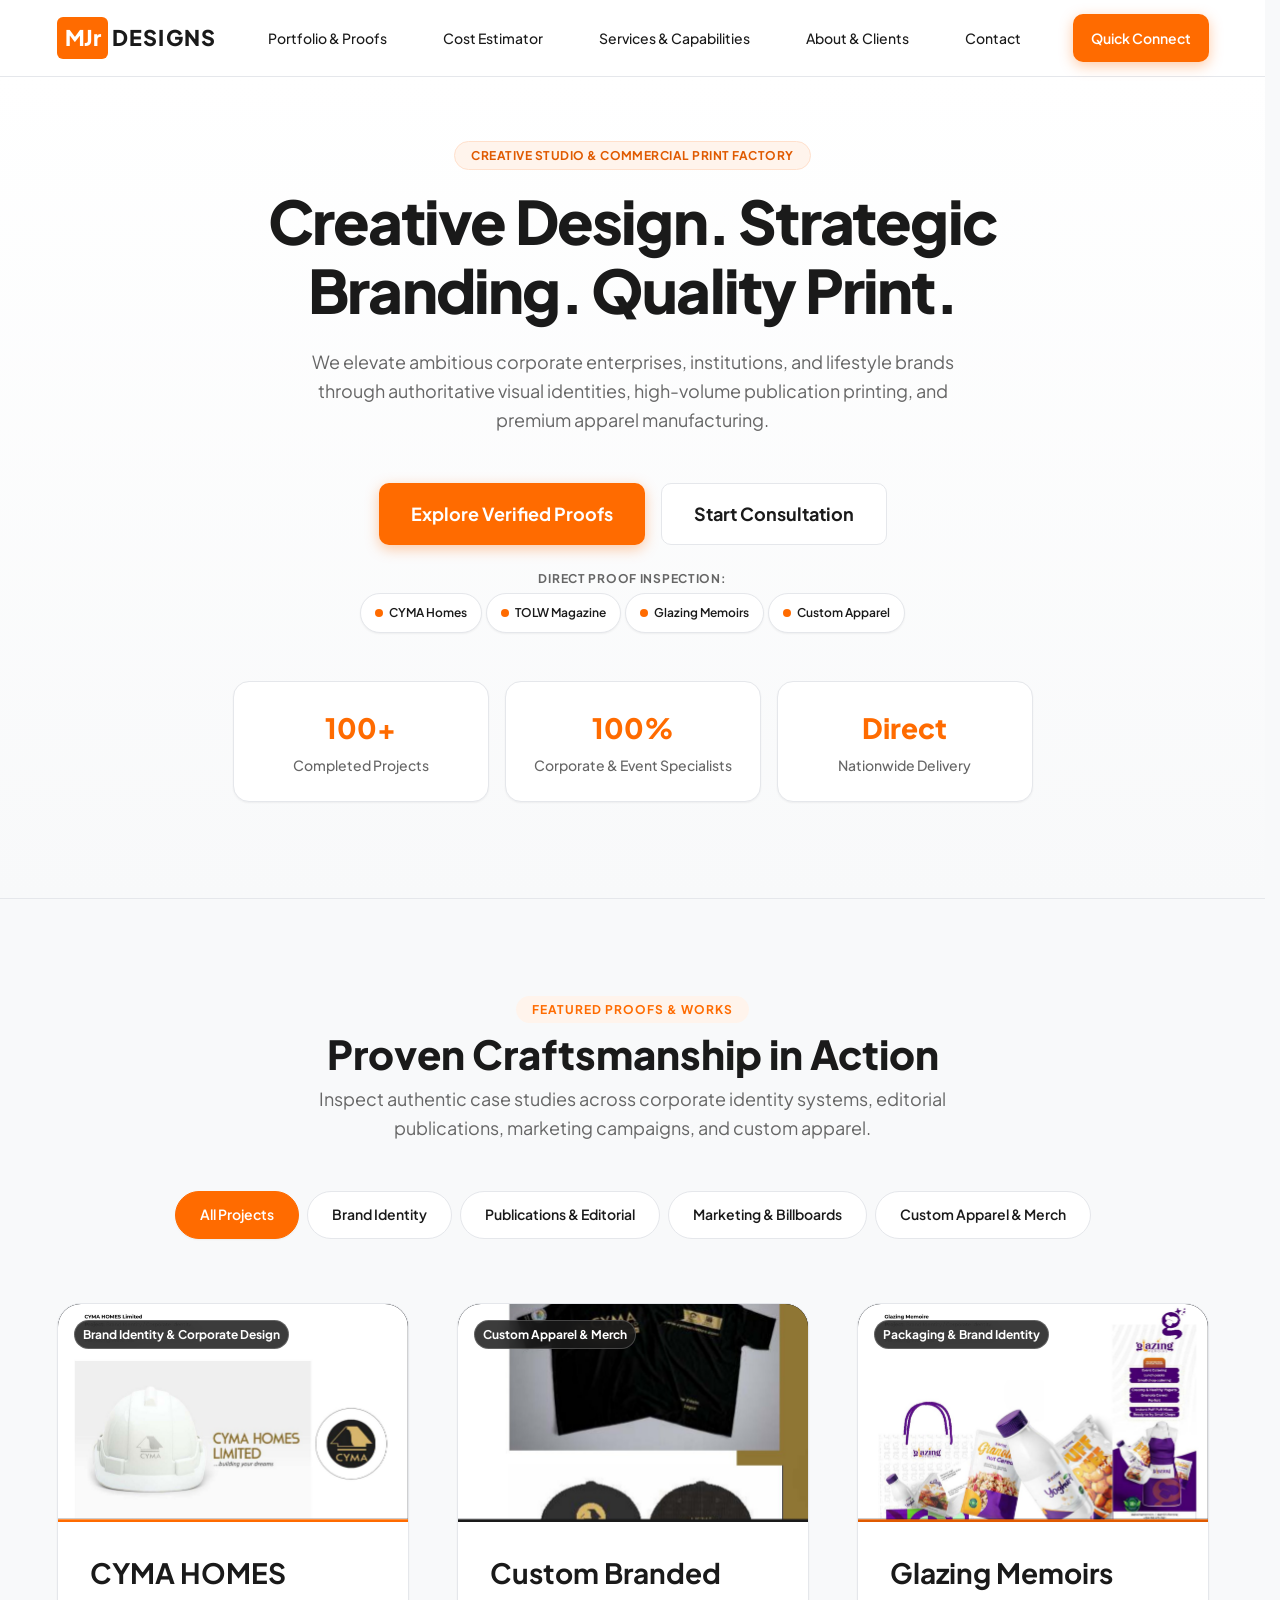
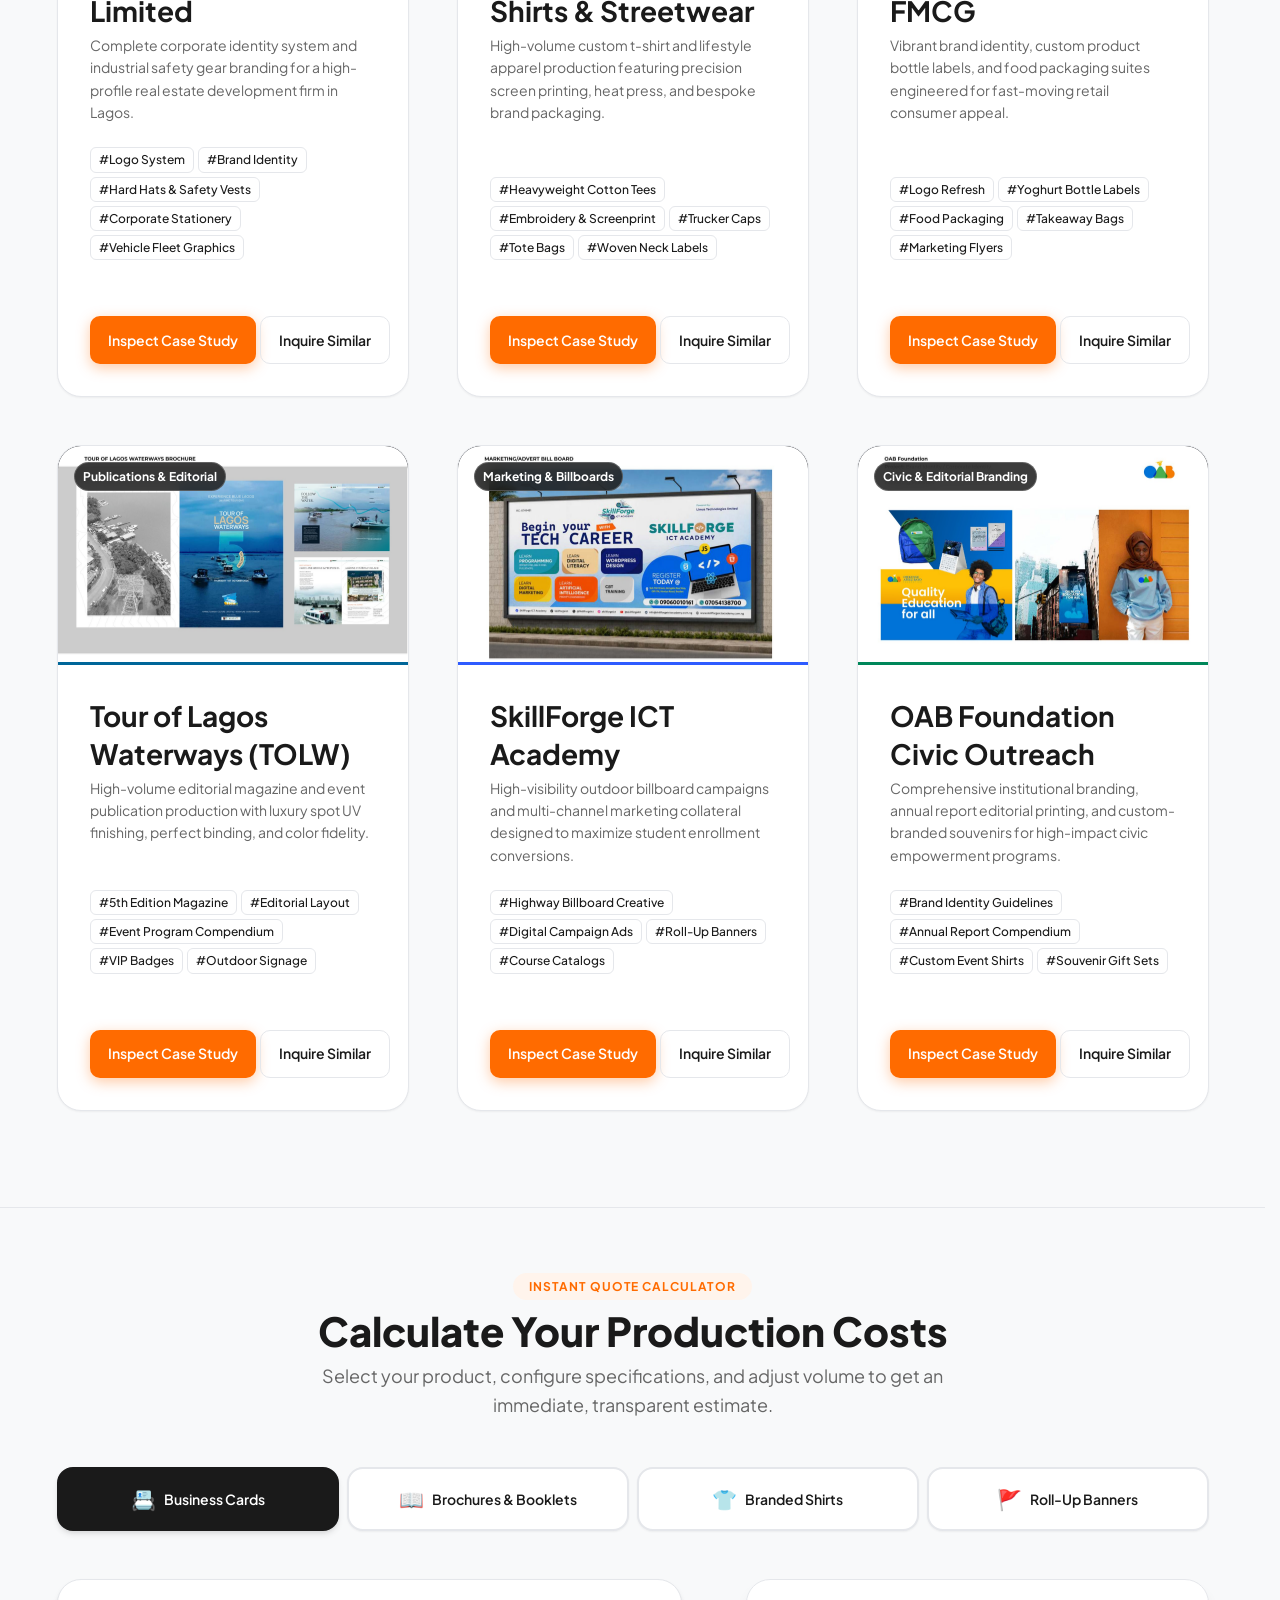
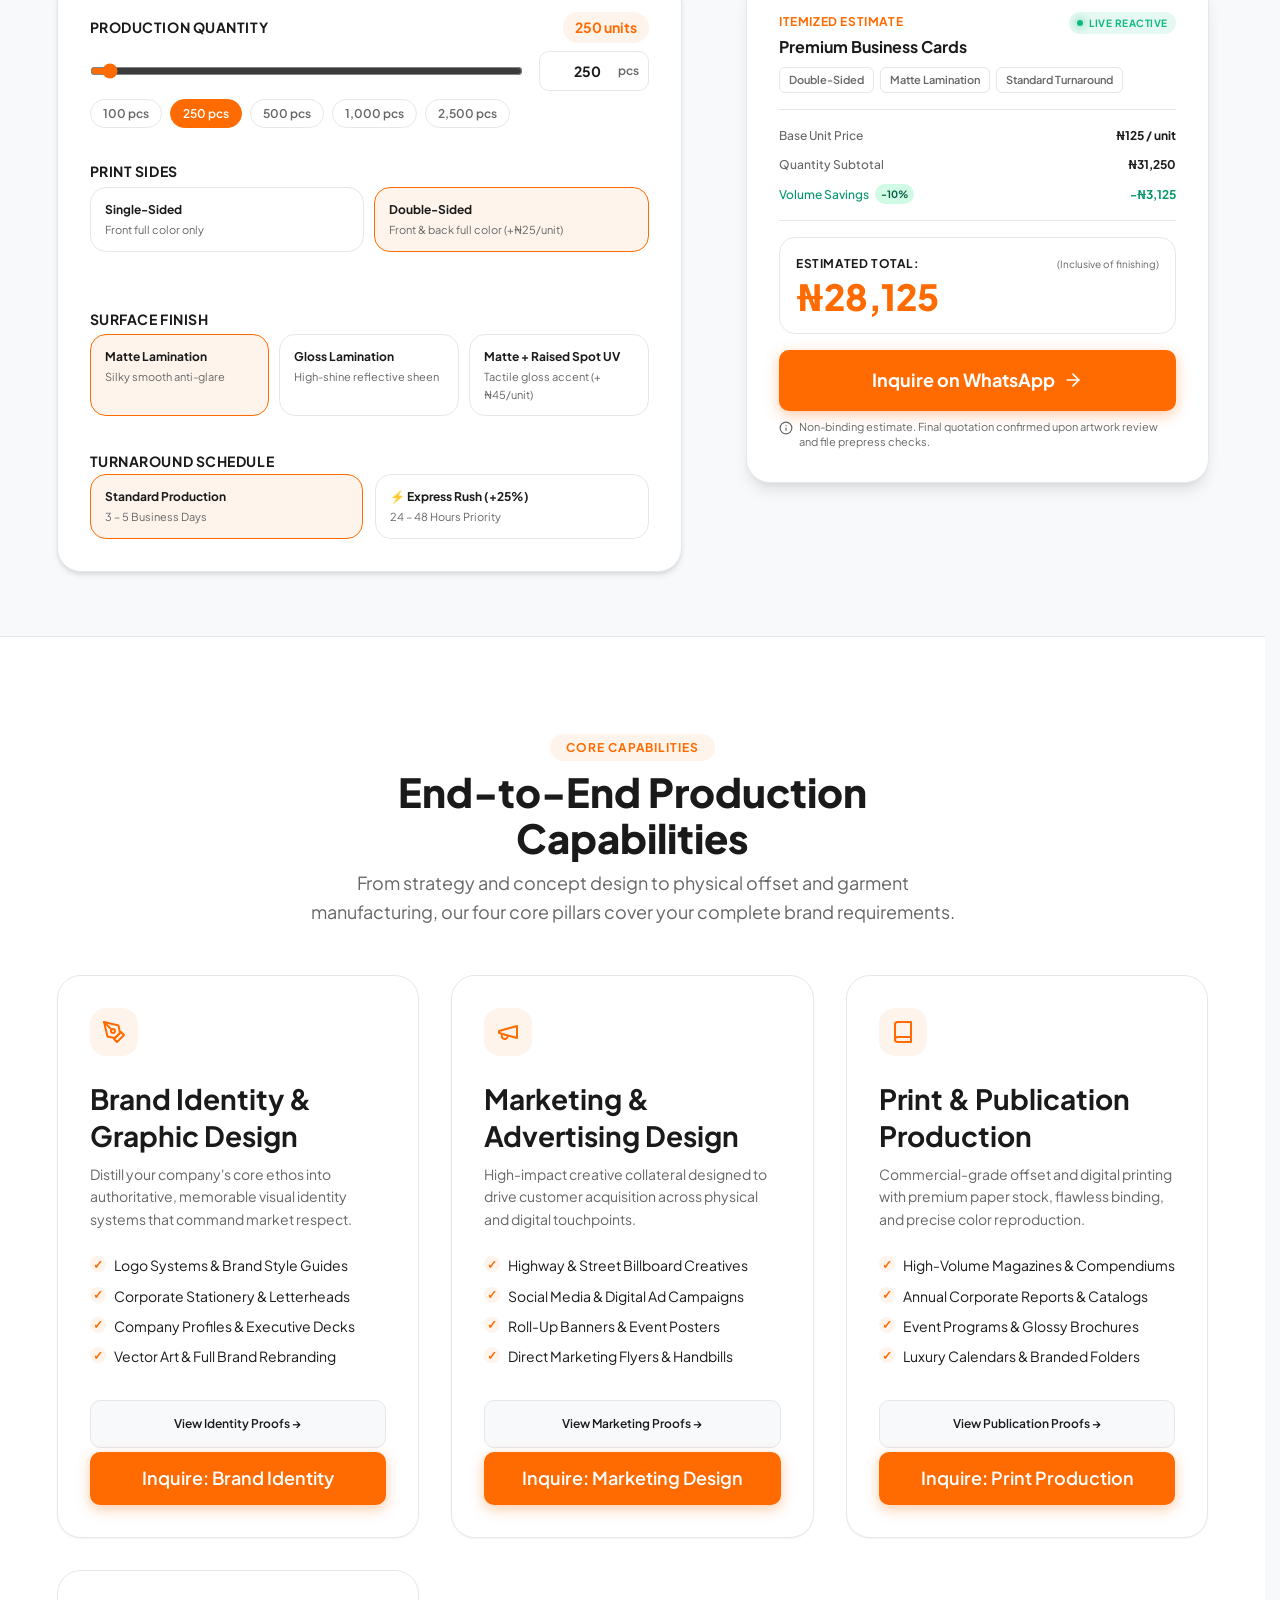
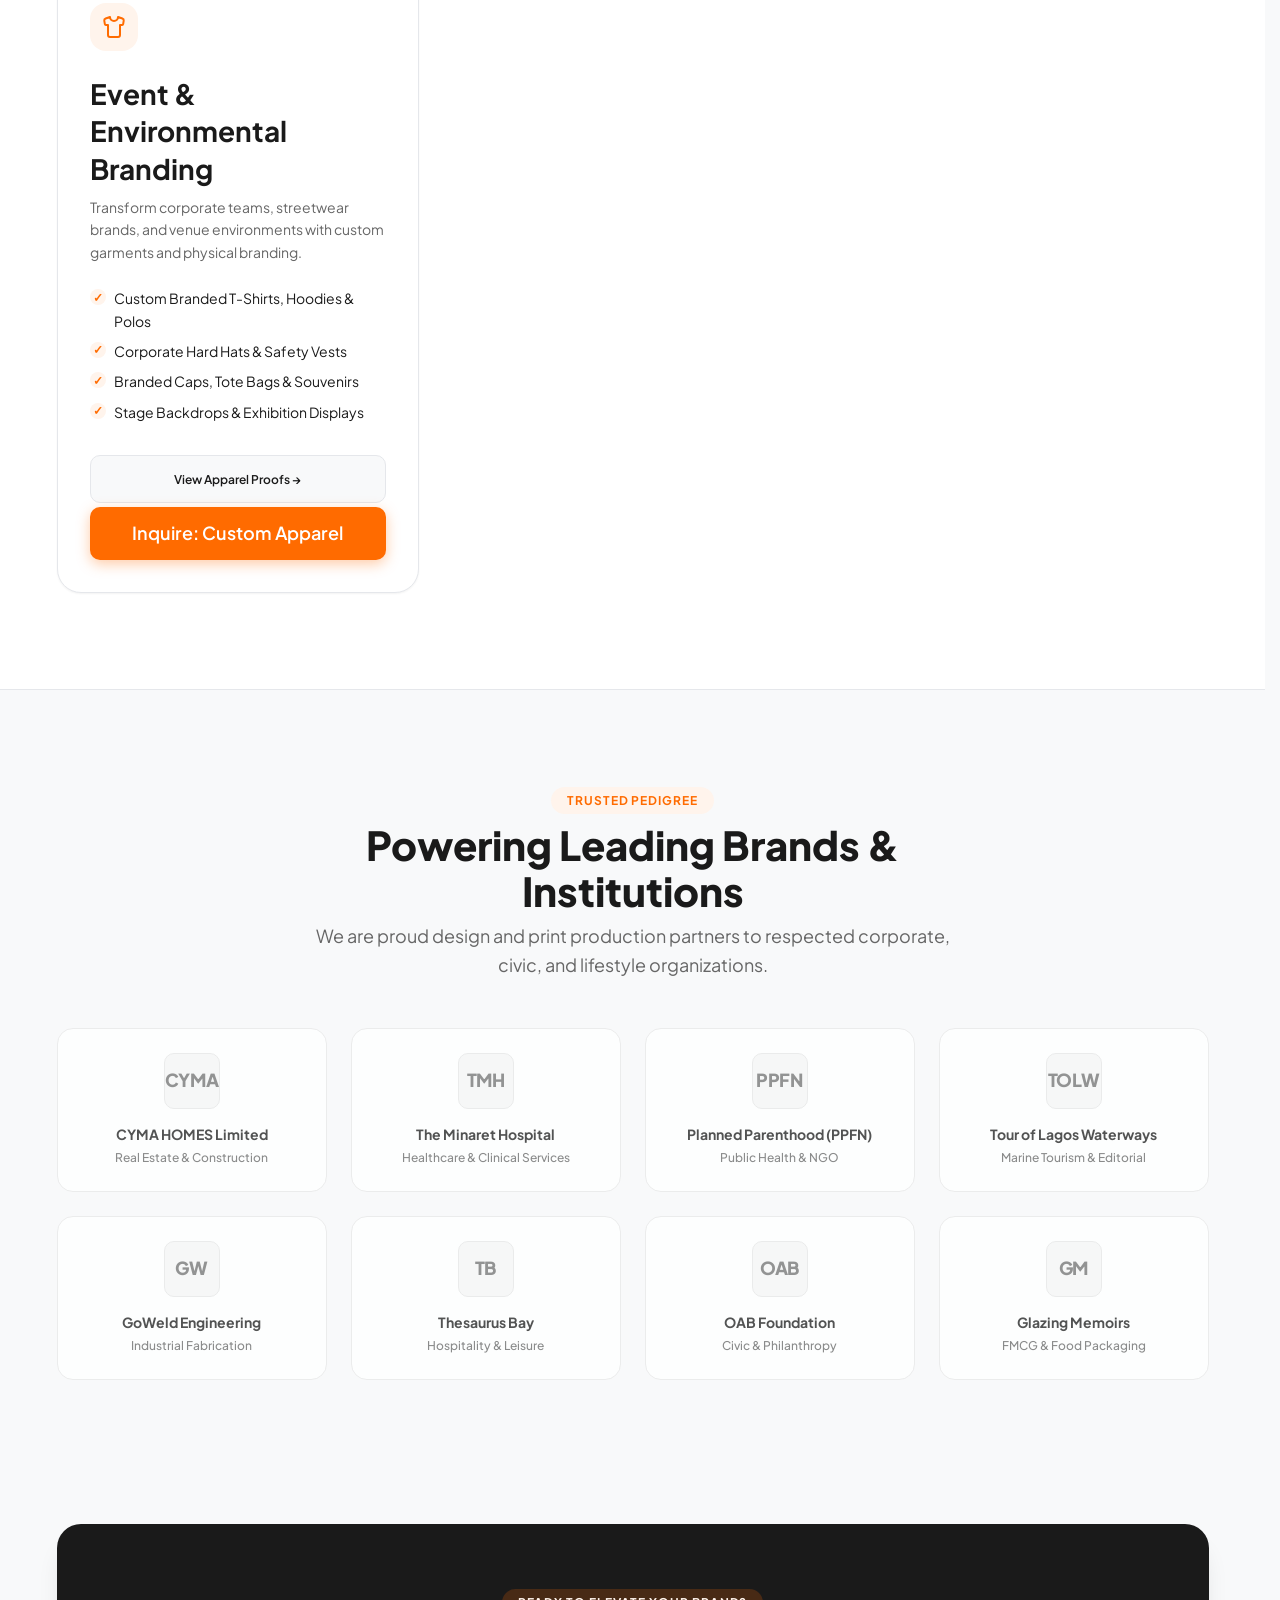
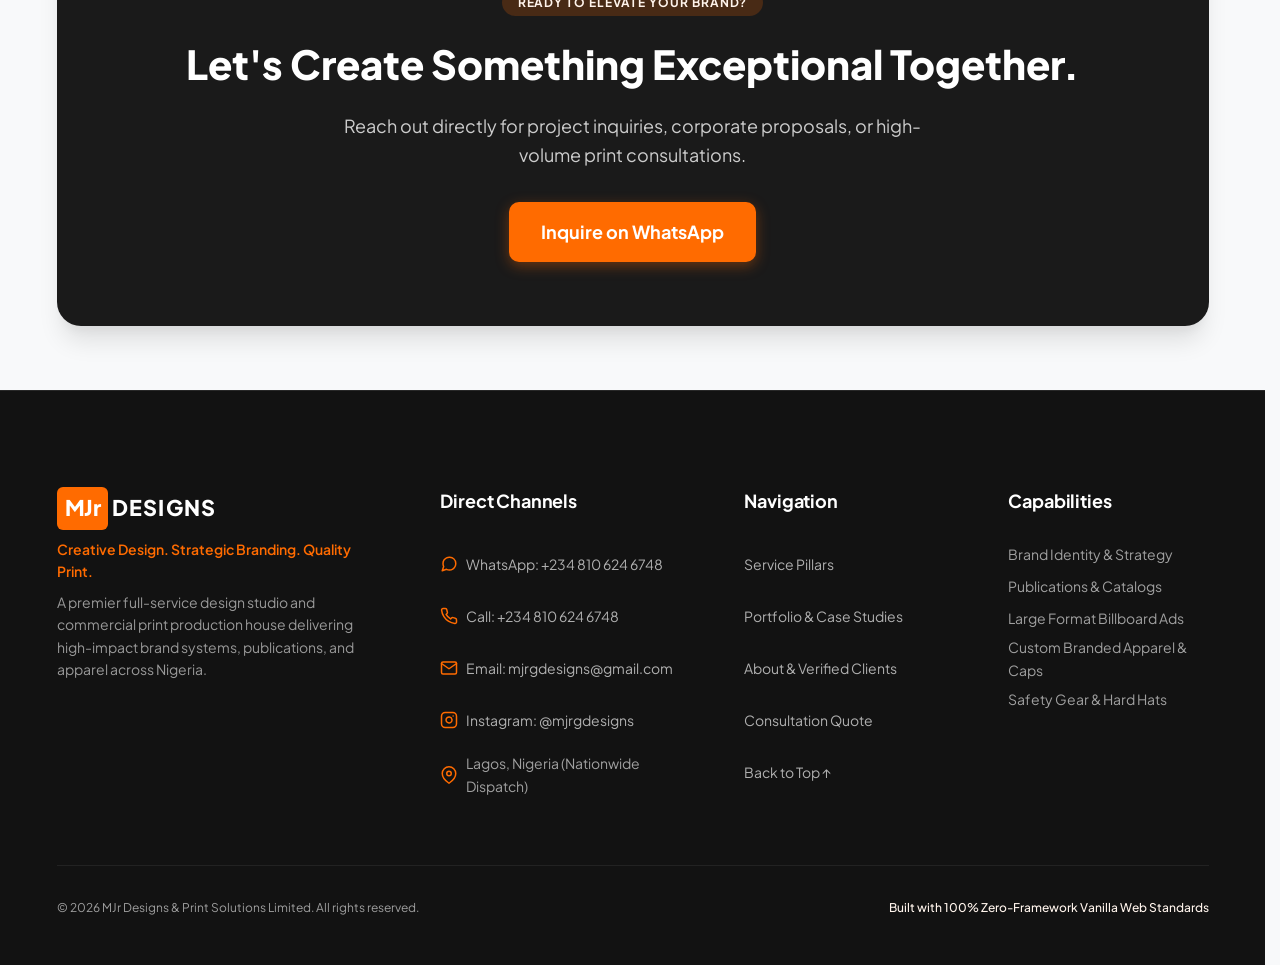
==== commit df19ee79: "feat: implement Epic 7 interactive print estimator with dynamic pricing and WhatsApp quote bridge" ====
--- a/index.html
+++ b/index.html
@@ -35,6 +35,7 @@
       <nav class="site-nav" aria-label="Main Navigation">
         <ul class="nav-list" role="list">
           <li><a href="#portfolio" class="nav-link">Portfolio &amp; Proofs</a></li>
+          <li><a href="#calculator" class="nav-link">Cost Estimator</a></li>
           <li><a href="#services" class="nav-link">Services &amp; Capabilities</a></li>
           <li><a href="#about" class="nav-link">About &amp; Clients</a></li>
           <li><a href="#contact" class="nav-link">Contact</a></li>
@@ -70,6 +71,7 @@
         <div class="mobile-drawer-content">
           <ul class="mobile-nav-list" role="list">
             <li><a href="#portfolio" class="mobile-nav-link" data-action="close-mobile-nav">Portfolio &amp; Proofs</a></li>
+            <li><a href="#calculator" class="mobile-nav-link" data-action="close-mobile-nav">Cost Estimator</a></li>
             <li><a href="#services" class="mobile-nav-link" data-action="close-mobile-nav">Services &amp; Capabilities</a></li>
             <li><a href="#about" class="mobile-nav-link" data-action="close-mobile-nav">About &amp; Clients</a></li>
             <li><a href="#contact" class="mobile-nav-link" data-action="close-mobile-nav">Contact</a></li>
@@ -165,6 +167,170 @@
         <!-- Dynamic 2D Portfolio Grid Container -->
         <div class="portfolio-grid" id="portfolio-grid">
           <!-- Populated dynamically by app.js -->
+        </div>
+      </div>
+    </section>
+
+    <!-- Dynamic Print & Branding Cost Estimator Section Landmark -->
+    <section id="calculator" class="section calculator-section" aria-labelledby="calc-title">
+      <div class="container">
+        <div class="section-header">
+          <p class="section-tag">Instant Quote Calculator</p>
+          <h2 id="calc-title" class="section-title">Calculate Your Production Costs</h2>
+          <p class="section-desc">Select your product, configure specifications, and adjust volume to get an immediate, transparent estimate.</p>
+        </div>
+
+        <!-- Product Switcher Tabs -->
+        <div class="calc-product-tabs" role="tablist" aria-label="Select Print Product">
+          <button type="button" class="calc-product-tab active" role="tab" id="calc-tab-business-cards" aria-selected="true" data-action="calc-select-product" data-product-id="business-cards">
+            <span class="calc-tab-icon" aria-hidden="true">📇</span>
+            <span class="calc-tab-label">Business Cards</span>
+          </button>
+          <button type="button" class="calc-product-tab" role="tab" id="calc-tab-brochures" aria-selected="false" data-action="calc-select-product" data-product-id="brochures">
+            <span class="calc-tab-icon" aria-hidden="true">📖</span>
+            <span class="calc-tab-label">Brochures &amp; Booklets</span>
+          </button>
+          <button type="button" class="calc-product-tab" role="tab" id="calc-tab-t-shirts" aria-selected="false" data-action="calc-select-product" data-product-id="t-shirts">
+            <span class="calc-tab-icon" aria-hidden="true">👕</span>
+            <span class="calc-tab-label">Branded Shirts</span>
+          </button>
+          <button type="button" class="calc-product-tab" role="tab" id="calc-tab-banners" aria-selected="false" data-action="calc-select-product" data-product-id="banners">
+            <span class="calc-tab-icon" aria-hidden="true">🚩</span>
+            <span class="calc-tab-label">Roll-Up Banners</span>
+          </button>
+        </div>
+
+        <!-- 2-Column Responsive Layout -->
+        <div class="calc-grid">
+          
+          <!-- Left Column: Interactive Form Controls -->
+          <div class="calc-form-wrap">
+            <form id="calc-form" class="calc-form" onsubmit="return false;">
+              
+              <!-- Quantity Slider & Numeric Stepper -->
+              <div class="calc-field-group">
+                <div class="calc-field-header">
+                  <label for="calc-quantity" class="calc-field-label">Production Quantity</label>
+                  <span id="calc-qty-display" class="calc-qty-badge">250 units</span>
+                </div>
+                
+                <div class="calc-qty-control-row">
+                  <input type="range" id="calc-quantity-range" class="calc-range-slider" min="100" max="5000" step="50" value="250" aria-label="Quantity Slider">
+                  <div class="calc-number-input-wrap">
+                    <input type="number" id="calc-quantity" class="calc-number-input" min="100" max="5000" step="50" value="250" aria-label="Exact Quantity">
+                    <span class="calc-unit-tag">pcs</span>
+                  </div>
+                </div>
+
+                <!-- Quick Quantity Preset Chips -->
+                <div class="calc-presets-row" id="calc-qty-presets" aria-label="Quick Quantity Presets">
+                  <!-- Populated dynamically by app.js -->
+                </div>
+              </div>
+
+              <!-- Dynamic Product Options Fieldset Container -->
+              <div id="calc-dynamic-options" class="calc-options-container">
+                <!-- Dynamically populated by renderCalculatorOptions() in app.js -->
+              </div>
+
+              <!-- Turnaround Speed Field -->
+              <div class="calc-field-group calc-turnaround-group">
+                <label class="calc-field-label">Turnaround Schedule</label>
+                <div class="calc-turnaround-options">
+                  <label class="calc-radio-pill active">
+                    <input type="radio" name="calc-turnaround" value="standard" checked data-action="calc-option-change">
+                    <span class="pill-title">Standard Production</span>
+                    <span class="pill-desc">3 – 5 Business Days</span>
+                  </label>
+                  <label class="calc-radio-pill">
+                    <input type="radio" name="calc-turnaround" value="rush" data-action="calc-option-change">
+                    <span class="pill-title">⚡ Express Rush (+25%)</span>
+                    <span class="pill-desc">24 – 48 Hours Priority</span>
+                  </label>
+                </div>
+              </div>
+
+            </form>
+          </div>
+
+          <!-- Right Column: Live Estimate Receipt Card -->
+          <div class="calc-summary-col">
+            <aside class="calc-summary-card" aria-label="Cost Estimate Breakdown">
+              <div class="calc-summary-header">
+                <div class="calc-summary-title-wrap">
+                  <span class="calc-summary-eyebrow">Itemized Estimate</span>
+                  <h3 id="calc-summary-product-title" class="calc-summary-title">Premium Business Cards</h3>
+                </div>
+                <span class="calc-badge-live">Live Reactive</span>
+              </div>
+
+              <!-- Configuration Breakdown Badges -->
+              <div id="calc-summary-specs" class="calc-summary-specs">
+                <!-- Populated dynamically by app.js -->
+              </div>
+
+              <hr class="calc-divider">
+
+              <!-- Itemized Lines -->
+              <div class="calc-line-items">
+                <div class="calc-line-row">
+                  <span class="line-label">Base Unit Price</span>
+                  <span id="calc-unit-price" class="line-val">₦110 / unit</span>
+                </div>
+                <div class="calc-line-row">
+                  <span class="line-label">Quantity Subtotal</span>
+                  <span id="calc-subtotal" class="line-val">₦27,500</span>
+                </div>
+                <div class="calc-line-row calc-discount-row" id="calc-discount-line" style="display: none;">
+                  <span class="line-label">
+                    <span class="discount-tag">Volume Savings</span>
+                    <span id="calc-discount-rate" class="discount-rate-badge">-10%</span>
+                  </span>
+                  <span id="calc-discount-amount" class="line-val discount-val">-₦2,750</span>
+                </div>
+                <div class="calc-line-row calc-rush-row" id="calc-rush-line" style="display: none;">
+                  <span class="line-label">Express Rush Priority (+25%)</span>
+                  <span id="calc-rush-fee" class="line-val">+₦6,188</span>
+                </div>
+              </div>
+
+              <hr class="calc-divider">
+
+              <!-- Big Total Display -->
+              <div class="calc-total-box">
+                <div class="calc-total-header">
+                  <span class="calc-total-label">Estimated Total:</span>
+                  <span class="calc-vat-note">(Inclusive of finishing)</span>
+                </div>
+                <div id="calc-total-amount" class="calc-total-amount" aria-live="polite">₦24,750</div>
+              </div>
+
+              <!-- Conversion WhatsApp Action Button -->
+              <div class="calc-actions">
+                <a href="#" 
+                   id="calc-whatsapp-btn" 
+                   class="btn btn-primary btn-block btn-lg calc-cta-btn" 
+                   target="_blank" 
+                   rel="noopener noreferrer" 
+                   data-action="calc-whatsapp-inquire">
+                  <span>Inquire on WhatsApp</span>
+                  <svg viewBox="0 0 24 24" width="20" height="20" fill="none" stroke="currentColor" stroke-width="2" stroke-linecap="round" stroke-linejoin="round" aria-hidden="true">
+                    <line x1="5" y1="12" x2="19" y2="12"></line>
+                    <polyline points="12 5 19 12 12 19"></polyline>
+                  </svg>
+                </a>
+                <p class="calc-disclaimer">
+                  <svg viewBox="0 0 24 24" width="14" height="14" fill="none" stroke="currentColor" stroke-width="2" stroke-linecap="round" stroke-linejoin="round" aria-hidden="true">
+                    <circle cx="12" cy="12" r="10"></circle>
+                    <line x1="12" y1="16" x2="12" y2="12"></line>
+                    <line x1="12" y1="8" x2="12.01" y2="8"></line>
+                  </svg>
+                  <span>Non-binding estimate. Final quotation confirmed upon artwork review and file prepress checks.</span>
+                </p>
+              </div>
+            </aside>
+          </div>
+
         </div>
       </div>
     </section>
@@ -550,6 +716,27 @@
   <div id="portfolio-modal" class="modal-overlay" role="dialog" aria-modal="true" aria-labelledby="modal-title" aria-describedby="modal-desc" hidden>
     <div class="modal-backdrop" data-action="close-modal" tabindex="-1"></div>
     
+    <!-- Desktop Floating Lateral Project Navigation Rails -->
+    <button type="button" 
+            class="modal-side-nav modal-side-nav-prev" 
+            data-action="prev-project" 
+            aria-label="Previous Case Study">
+      <svg viewBox="0 0 24 24" width="28" height="28" fill="none" stroke="currentColor" stroke-width="2.5" stroke-linecap="round" stroke-linejoin="round" aria-hidden="true">
+        <polyline points="15 18 9 12 15 6"></polyline>
+      </svg>
+      <span class="side-nav-tooltip" id="modal-side-prev-title">Previous Project</span>
+    </button>
+
+    <button type="button" 
+            class="modal-side-nav modal-side-nav-next" 
+            data-action="next-project" 
+            aria-label="Next Case Study">
+      <span class="side-nav-tooltip" id="modal-side-next-title">Next Project</span>
+      <svg viewBox="0 0 24 24" width="28" height="28" fill="none" stroke="currentColor" stroke-width="2.5" stroke-linecap="round" stroke-linejoin="round" aria-hidden="true">
+        <polyline points="9 18 15 12 9 6"></polyline>
+      </svg>
+    </button>
+
     <div class="modal-container">
       <!-- Modal Close Button -->
       <button type="button" 
@@ -642,7 +829,7 @@
                rel="noopener noreferrer" 
                data-action="whatsapp-inquire" 
                data-context="modal">
-              Request a Similar Quote on WhatsApp
+              Inquire on WhatsApp
             </a>
             <button type="button" 
                     class="btn btn-outline btn-block modal-dismiss-btn" 
--- a/styles.css
+++ b/styles.css
@@ -1453,6 +1453,81 @@
   cursor: pointer;
 }
 
+/* Desktop Lateral Floating Project Navigation Rails */
+.modal-side-nav {
+  display: none;
+  position: absolute;
+  top: 50%;
+  transform: translateY(-50%);
+  width: 52px;
+  height: 52px;
+  border-radius: var(--radius-full);
+  background-color: rgba(255, 255, 255, 0.9);
+  backdrop-filter: blur(8px);
+  -webkit-backdrop-filter: blur(8px);
+  border: 1px solid var(--color-border);
+  color: var(--color-charcoal);
+  align-items: center;
+  justify-content: center;
+  cursor: pointer;
+  z-index: calc(var(--z-index-modal) + 2);
+  box-shadow: var(--shadow-lg);
+  transition: all var(--transition-fast);
+}
+
+.modal-side-nav:hover {
+  background-color: var(--color-primary);
+  border-color: var(--color-primary);
+  color: var(--color-surface);
+  transform: translateY(-50%) scale(1.08);
+}
+
+.modal-side-nav:focus-visible {
+  outline: 3px solid var(--color-primary);
+  outline-offset: 3px;
+}
+
+.modal-side-nav:disabled {
+  opacity: 0.2;
+  cursor: not-allowed;
+  pointer-events: none;
+}
+
+.modal-side-nav-prev {
+  left: max(16px, calc((100vw - 720px) / 2 - 70px));
+}
+
+.modal-side-nav-next {
+  right: max(16px, calc((100vw - 720px) / 2 - 70px));
+}
+
+@media (min-width: 900px) {
+  .modal-side-nav {
+    display: flex;
+  }
+}
+
+.side-nav-tooltip {
+  position: absolute;
+  top: 110%;
+  background-color: rgba(15, 15, 15, 0.9);
+  color: var(--color-surface);
+  font-size: var(--font-size-xs);
+  font-weight: var(--font-weight-semibold);
+  padding: 4px 10px;
+  border-radius: var(--radius-sm);
+  white-space: nowrap;
+  pointer-events: none;
+  opacity: 0;
+  transform: translateY(4px);
+  transition: opacity var(--transition-fast), transform var(--transition-fast);
+}
+
+.modal-side-nav:hover .side-nav-tooltip {
+  opacity: 1;
+  transform: translateY(0);
+}
+
 .modal-container {
   position: relative;
   z-index: 1;
@@ -1855,5 +1930,447 @@
   }
 }
 
-
-
+/* --------------------------------------------------------------------------
+   14. DYNAMIC PRINT & BRANDING COST ESTIMATOR SECTION
+   -------------------------------------------------------------------------- */
+.calculator-section {
+  background-color: var(--color-background-alt);
+  border-top: 1px solid var(--color-border);
+  border-bottom: 1px solid var(--color-border);
+}
+
+.calc-product-tabs {
+  display: grid;
+  grid-template-columns: repeat(2, 1fr);
+  gap: var(--space-sm);
+  margin-bottom: var(--space-2xl);
+}
+
+@media (min-width: 768px) {
+  .calc-product-tabs {
+    grid-template-columns: repeat(4, 1fr);
+  }
+}
+
+.calc-product-tab {
+  display: flex;
+  align-items: center;
+  justify-content: center;
+  gap: var(--space-sm);
+  padding: 14px 18px;
+  background-color: var(--color-surface);
+  border: 2px solid var(--color-border);
+  border-radius: var(--radius-lg);
+  font-size: var(--font-size-sm);
+  font-weight: var(--font-weight-semibold);
+  color: var(--color-charcoal);
+  cursor: pointer;
+  transition: all var(--transition-fast);
+  box-shadow: var(--shadow-sm);
+}
+
+.calc-product-tab:hover {
+  border-color: var(--color-primary);
+  transform: translateY(-2px);
+  box-shadow: var(--shadow-md);
+}
+
+.calc-product-tab.active {
+  background-color: var(--color-charcoal);
+  border-color: var(--color-charcoal);
+  color: var(--color-surface);
+  box-shadow: var(--shadow-md);
+}
+
+.calc-tab-icon {
+  font-size: 1.25rem;
+}
+
+.calc-grid {
+  display: grid;
+  grid-template-columns: 1fr;
+  gap: var(--space-2xl);
+  align-items: start;
+}
+
+@media (min-width: 992px) {
+  .calc-grid {
+    grid-template-columns: 1.15fr 0.85fr;
+    gap: var(--space-3xl);
+  }
+}
+
+.calc-form-wrap {
+  background-color: var(--color-surface);
+  border: 1px solid var(--color-border);
+  border-radius: var(--radius-xl);
+  padding: var(--space-xl);
+  box-shadow: var(--shadow-md);
+}
+
+.calc-field-group {
+  margin-bottom: var(--space-xl);
+}
+
+.calc-field-group:last-child {
+  margin-bottom: 0;
+}
+
+.calc-field-header {
+  display: flex;
+  justify-content: space-between;
+  align-items: center;
+  margin-bottom: var(--space-sm);
+}
+
+.calc-field-label {
+  font-size: var(--font-size-sm);
+  font-weight: var(--font-weight-bold);
+  color: var(--color-charcoal);
+  text-transform: uppercase;
+  letter-spacing: 0.04em;
+}
+
+.calc-qty-badge {
+  font-size: var(--font-size-sm);
+  font-weight: var(--font-weight-bold);
+  color: var(--color-primary);
+  background-color: var(--color-primary-light);
+  padding: 4px 12px;
+  border-radius: var(--radius-full);
+}
+
+.calc-qty-control-row {
+  display: flex;
+  align-items: center;
+  gap: var(--space-md);
+  margin-bottom: var(--space-sm);
+}
+
+.calc-range-slider {
+  flex: 1;
+  height: 8px;
+  border-radius: var(--radius-full);
+  background: var(--color-border);
+  outline: none;
+  cursor: pointer;
+  accent-color: var(--color-primary);
+}
+
+.calc-number-input-wrap {
+  position: relative;
+  display: flex;
+  align-items: center;
+  width: 110px;
+}
+
+.calc-number-input {
+  width: 100%;
+  padding: 8px 32px 8px 12px;
+  border: 1.5px solid var(--color-border);
+  border-radius: var(--radius-md);
+  font-size: var(--font-size-sm);
+  font-weight: var(--font-weight-bold);
+  color: var(--color-charcoal);
+  text-align: right;
+  transition: border-color var(--transition-fast);
+}
+
+.calc-number-input:focus {
+  border-color: var(--color-primary);
+  outline: none;
+}
+
+.calc-unit-tag {
+  position: absolute;
+  right: 10px;
+  font-size: var(--font-size-xs);
+  font-weight: var(--font-weight-semibold);
+  color: var(--color-text-muted);
+  pointer-events: none;
+}
+
+.calc-presets-row {
+  display: flex;
+  flex-wrap: wrap;
+  gap: 8px;
+  margin-top: 8px;
+}
+
+.calc-preset-chip {
+  padding: 4px 12px;
+  background-color: var(--color-background-alt);
+  border: 1px solid var(--color-border);
+  border-radius: var(--radius-full);
+  font-size: var(--font-size-xs);
+  font-weight: var(--font-weight-semibold);
+  color: var(--color-text-muted);
+  cursor: pointer;
+  transition: all var(--transition-fast);
+}
+
+.calc-preset-chip:hover,
+.calc-preset-chip.active {
+  background-color: var(--color-primary);
+  border-color: var(--color-primary);
+  color: var(--color-surface);
+}
+
+.calc-options-container {
+  display: flex;
+  flex-direction: column;
+  gap: var(--space-lg);
+  margin-bottom: var(--space-xl);
+}
+
+.calc-opt-group-label {
+  display: block;
+  font-size: var(--font-size-sm);
+  font-weight: var(--font-weight-bold);
+  color: var(--color-charcoal);
+  text-transform: uppercase;
+  letter-spacing: 0.04em;
+  margin-bottom: var(--space-xs);
+}
+
+.calc-pill-options-grid {
+  display: grid;
+  grid-template-columns: repeat(auto-fit, minmax(140px, 1fr));
+  gap: 10px;
+}
+
+.calc-radio-pill {
+  position: relative;
+  display: flex;
+  flex-direction: column;
+  padding: 12px 14px;
+  background-color: var(--color-background-alt);
+  border: 1.5px solid var(--color-border);
+  border-radius: var(--radius-lg);
+  cursor: pointer;
+  transition: all var(--transition-fast);
+}
+
+.calc-radio-pill input[type="radio"] {
+  position: absolute;
+  opacity: 0;
+  pointer-events: none;
+}
+
+.calc-radio-pill:hover {
+  border-color: var(--color-primary);
+  transform: translateY(-1px);
+}
+
+.calc-radio-pill.active {
+  background-color: var(--color-primary-light);
+  border-color: var(--color-primary);
+}
+
+.pill-title {
+  font-size: var(--font-size-xs);
+  font-weight: var(--font-weight-bold);
+  color: var(--color-charcoal);
+  margin-bottom: 2px;
+}
+
+.pill-desc {
+  font-size: 11px;
+  color: var(--color-text-muted);
+}
+
+.calc-turnaround-options {
+  display: grid;
+  grid-template-columns: repeat(auto-fit, minmax(180px, 1fr));
+  gap: 12px;
+}
+
+/* Right Column Summary Card */
+.calc-summary-col {
+  position: sticky;
+  top: 90px;
+}
+
+.calc-summary-card {
+  background: var(--color-surface);
+  border: 1.5px solid var(--color-border);
+  border-radius: var(--radius-xl);
+  padding: var(--space-xl);
+  box-shadow: var(--shadow-lg);
+}
+
+.calc-summary-header {
+  display: flex;
+  justify-content: space-between;
+  align-items: flex-start;
+  margin-bottom: var(--space-sm);
+}
+
+.calc-summary-eyebrow {
+  font-size: var(--font-size-xs);
+  font-weight: var(--font-weight-bold);
+  color: var(--color-primary);
+  text-transform: uppercase;
+  letter-spacing: 0.05em;
+  display: block;
+}
+
+.calc-summary-title {
+  font-size: var(--font-size-lg);
+  font-weight: var(--font-weight-bold);
+  color: var(--color-charcoal);
+  margin: 2px 0 0 0;
+}
+
+.calc-badge-live {
+  display: inline-flex;
+  align-items: center;
+  gap: 6px;
+  font-size: 10px;
+  font-weight: var(--font-weight-bold);
+  color: #10B981;
+  background-color: rgba(16, 185, 129, 0.1);
+  padding: 3px 8px;
+  border-radius: var(--radius-full);
+  text-transform: uppercase;
+  letter-spacing: 0.05em;
+}
+
+.calc-badge-live::before {
+  content: "";
+  display: inline-block;
+  width: 6px;
+  height: 6px;
+  border-radius: 50%;
+  background-color: #10B981;
+  box-shadow: 0 0 8px #10B981;
+}
+
+.calc-summary-specs {
+  display: flex;
+  flex-wrap: wrap;
+  gap: 6px;
+  margin-bottom: var(--space-md);
+}
+
+.spec-pill {
+  font-size: 11px;
+  font-weight: var(--font-weight-semibold);
+  color: var(--color-text-muted);
+  background-color: var(--color-background-alt);
+  padding: 3px 9px;
+  border-radius: var(--radius-sm);
+  border: 1px solid var(--color-border);
+}
+
+.calc-divider {
+  border: none;
+  border-top: 1px solid var(--color-border);
+  margin: var(--space-md) 0;
+}
+
+.calc-line-items {
+  display: flex;
+  flex-direction: column;
+  gap: 10px;
+}
+
+.calc-line-row {
+  display: flex;
+  justify-content: space-between;
+  align-items: center;
+  font-size: var(--font-size-xs);
+}
+
+.line-label {
+  color: var(--color-text-muted);
+  font-weight: var(--font-weight-medium);
+  display: flex;
+  align-items: center;
+  gap: 6px;
+}
+
+.line-val {
+  font-weight: var(--font-weight-bold);
+  color: var(--color-charcoal);
+}
+
+.discount-tag {
+  color: #059669;
+}
+
+.discount-rate-badge {
+  background-color: #D1FAE5;
+  color: #065F46;
+  font-weight: var(--font-weight-bold);
+  font-size: 10px;
+  padding: 2px 6px;
+  border-radius: var(--radius-full);
+}
+
+.discount-val {
+  color: #059669;
+}
+
+.calc-rush-row .line-val {
+  color: var(--color-primary);
+}
+
+.calc-total-box {
+  background: var(--color-background-alt);
+  border-radius: var(--radius-lg);
+  padding: var(--space-md);
+  margin: var(--space-md) 0;
+  border: 1px solid var(--color-border);
+}
+
+.calc-total-header {
+  display: flex;
+  justify-content: space-between;
+  align-items: baseline;
+  margin-bottom: 4px;
+}
+
+.calc-total-label {
+  font-size: var(--font-size-xs);
+  font-weight: var(--font-weight-bold);
+  text-transform: uppercase;
+  letter-spacing: 0.05em;
+  color: var(--color-charcoal);
+}
+
+.calc-vat-note {
+  font-size: 10px;
+  color: var(--color-text-muted);
+}
+
+.calc-total-amount {
+  font-size: clamp(1.75rem, 3.5vw, 2.25rem);
+  font-weight: var(--font-weight-extrabold);
+  color: var(--color-primary);
+  line-height: 1.1;
+}
+
+.calc-cta-btn {
+  margin-bottom: var(--space-sm);
+  display: flex;
+  align-items: center;
+  justify-content: center;
+  gap: 8px;
+}
+
+.calc-disclaimer {
+  display: flex;
+  align-items: flex-start;
+  gap: 6px;
+  font-size: 11px;
+  color: var(--color-text-muted);
+  line-height: 1.4;
+  margin: 0;
+}
+
+.calc-disclaimer svg {
+  flex-shrink: 0;
+  margin-top: 2px;
+  color: var(--color-text-muted);
+}
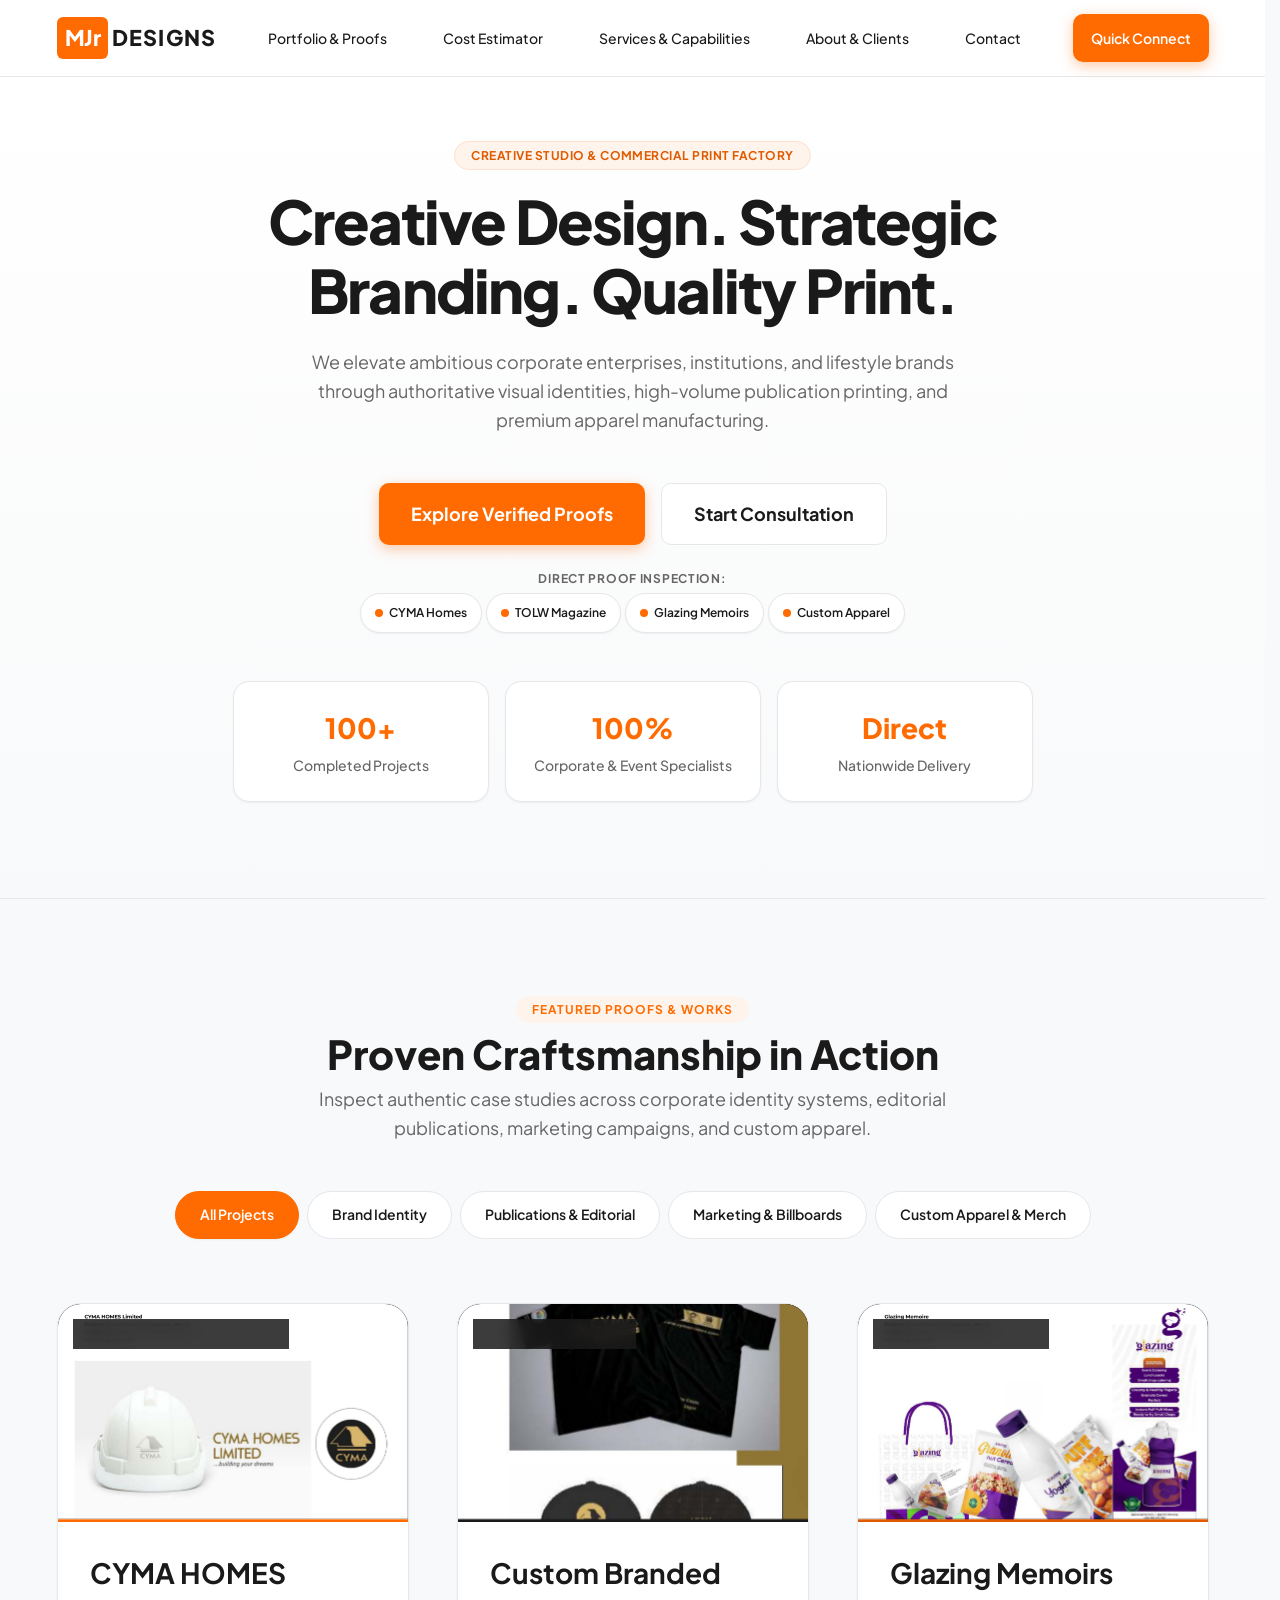
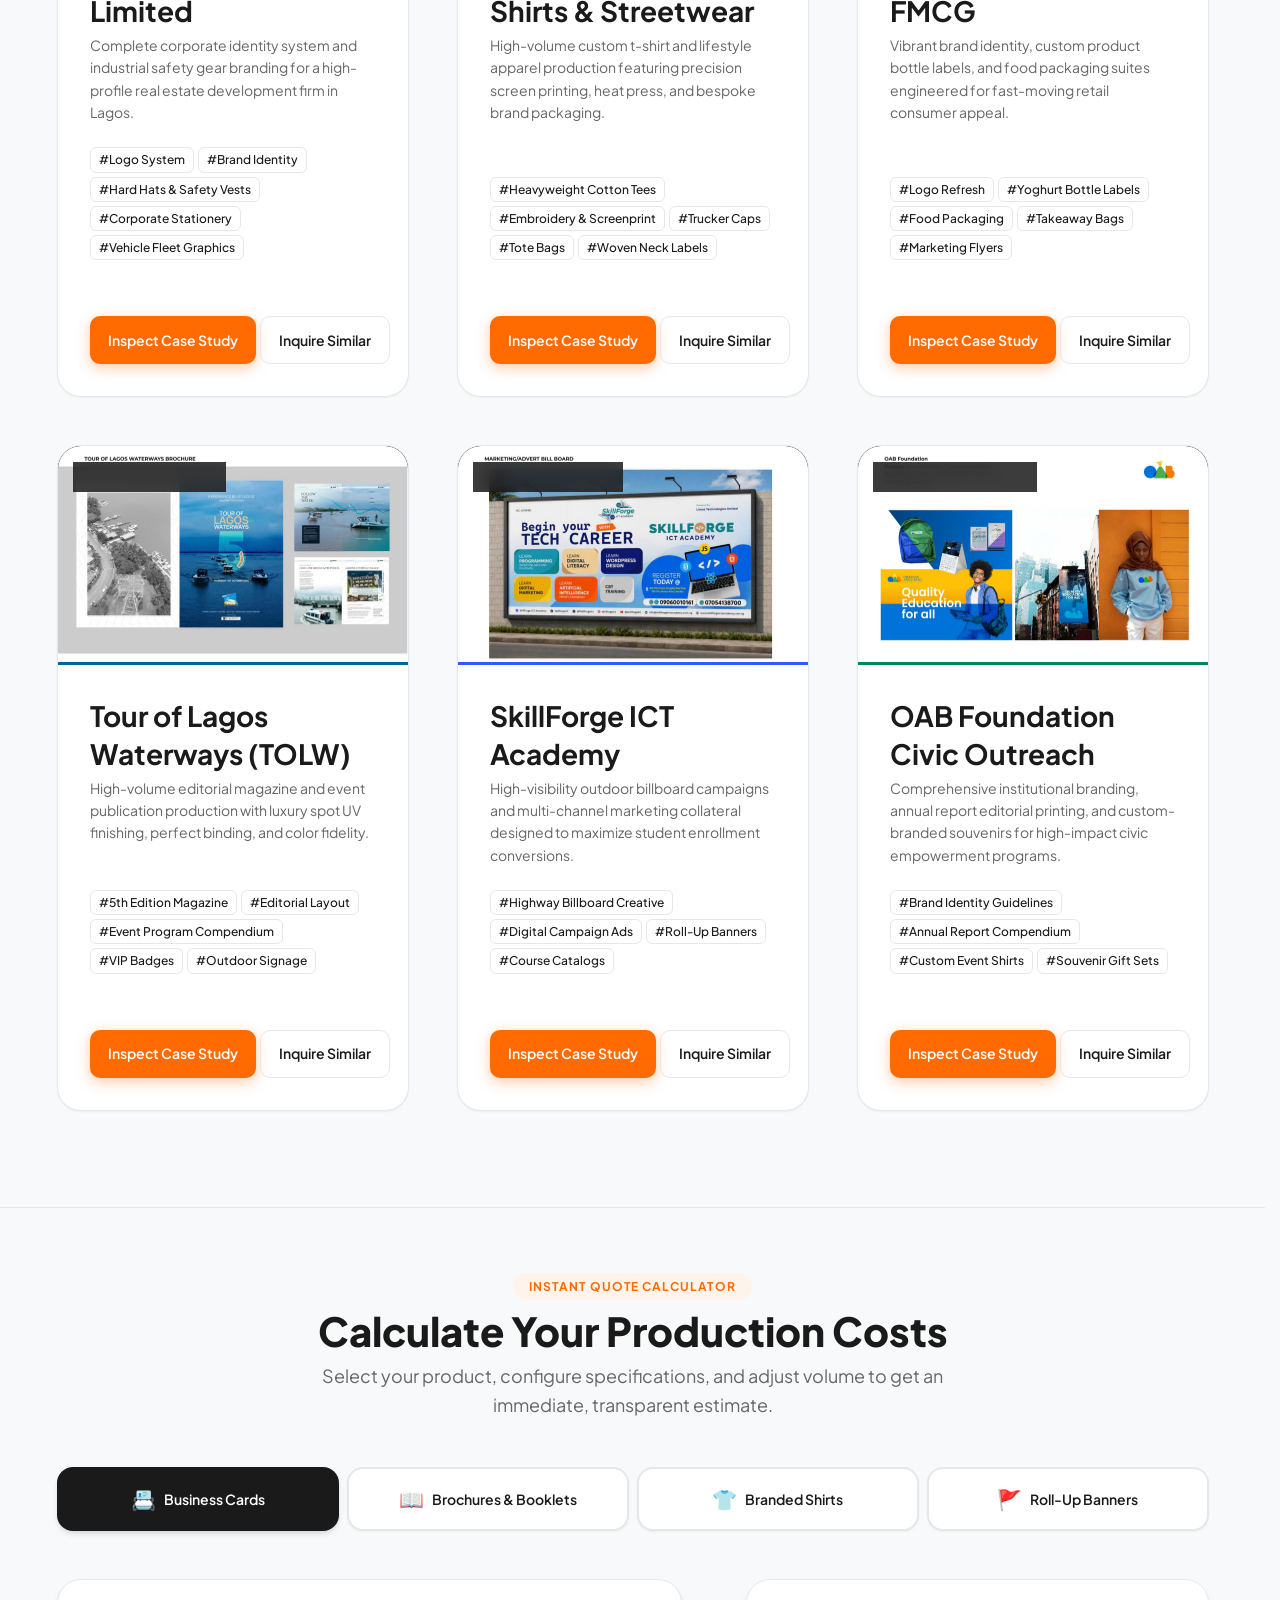
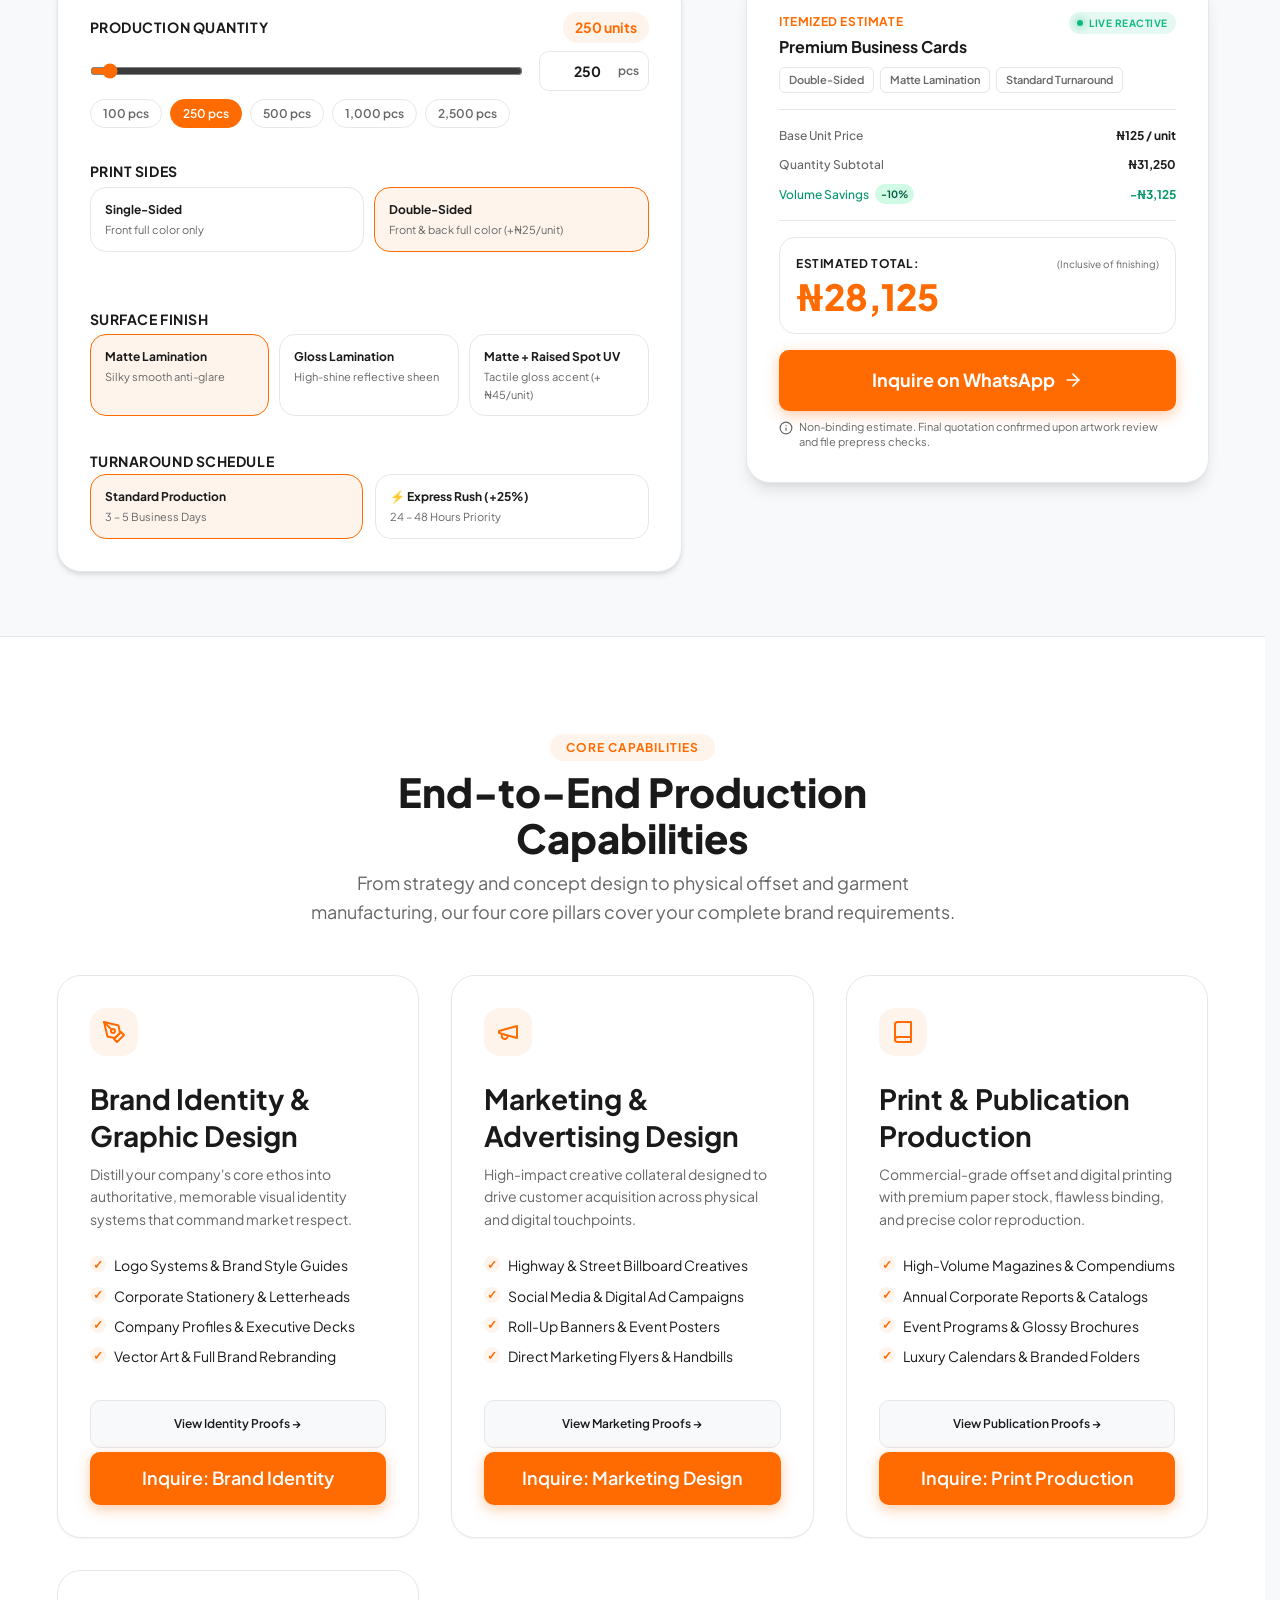
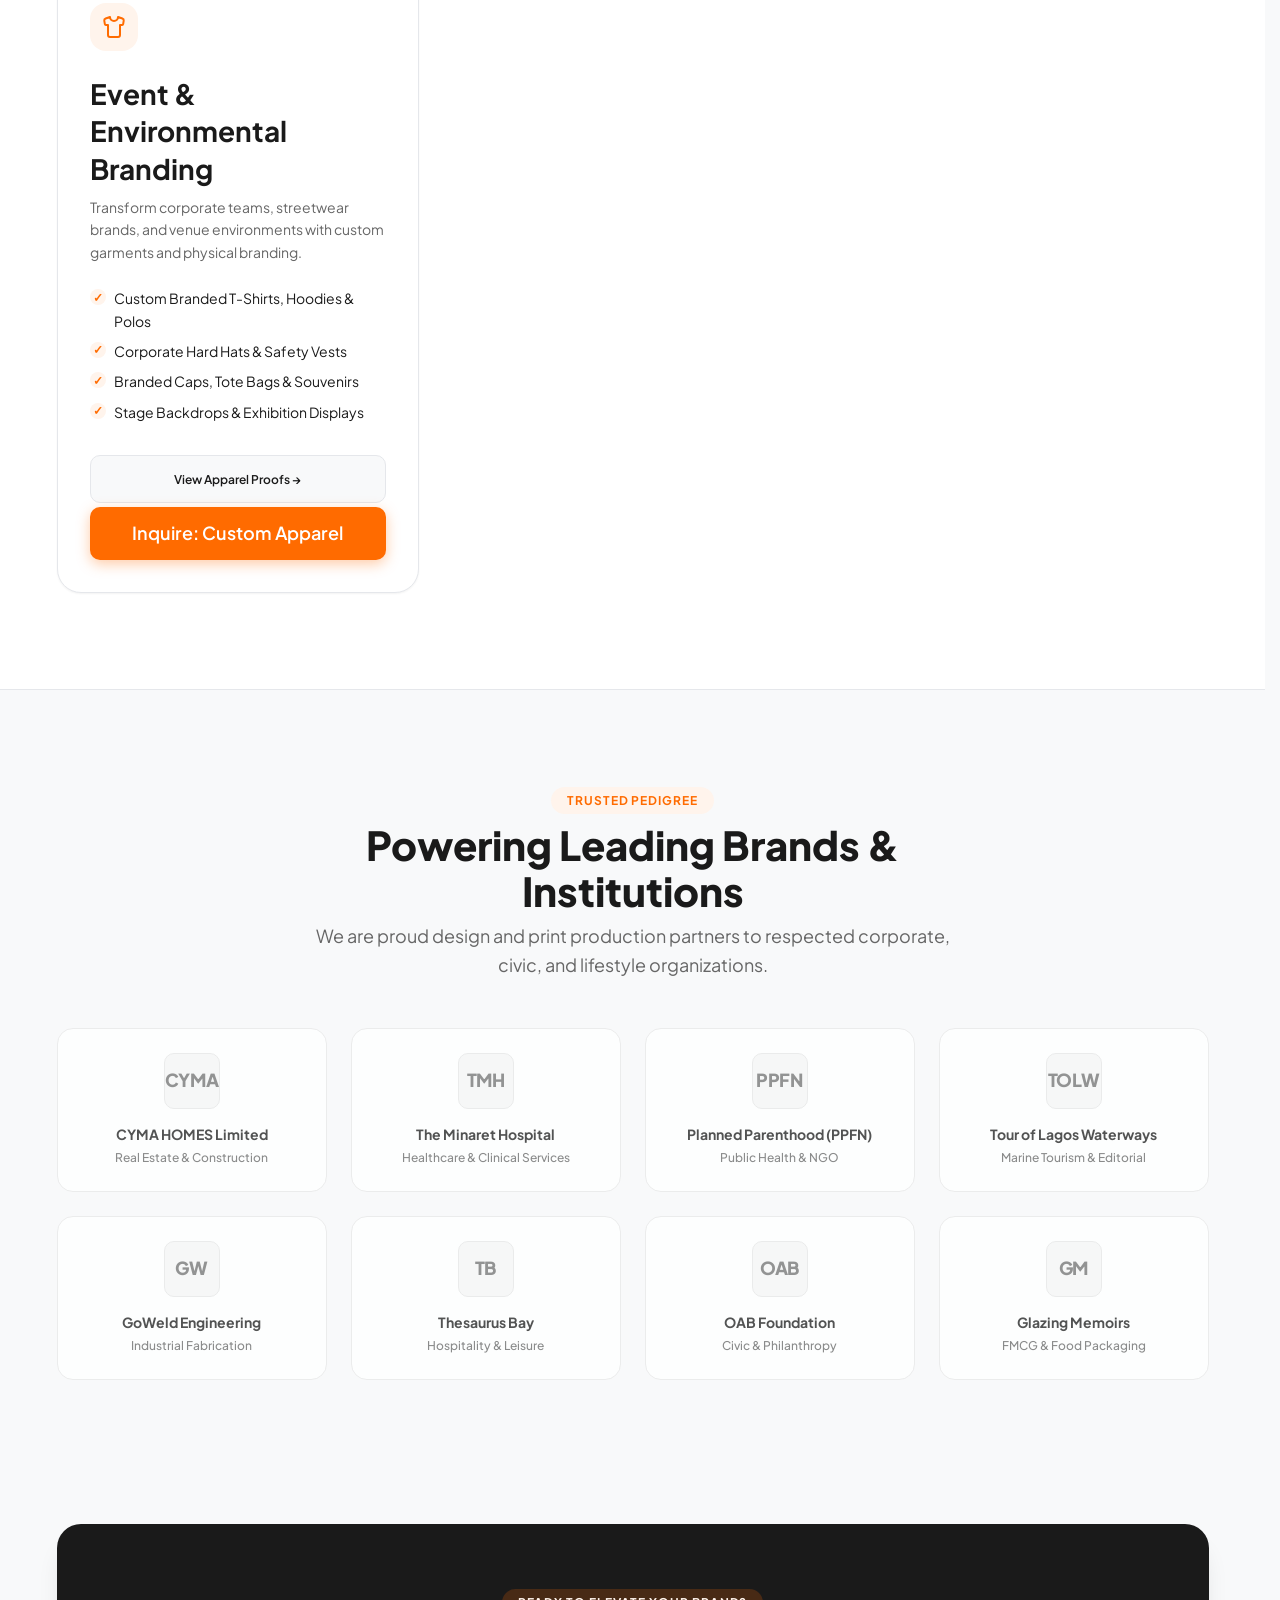
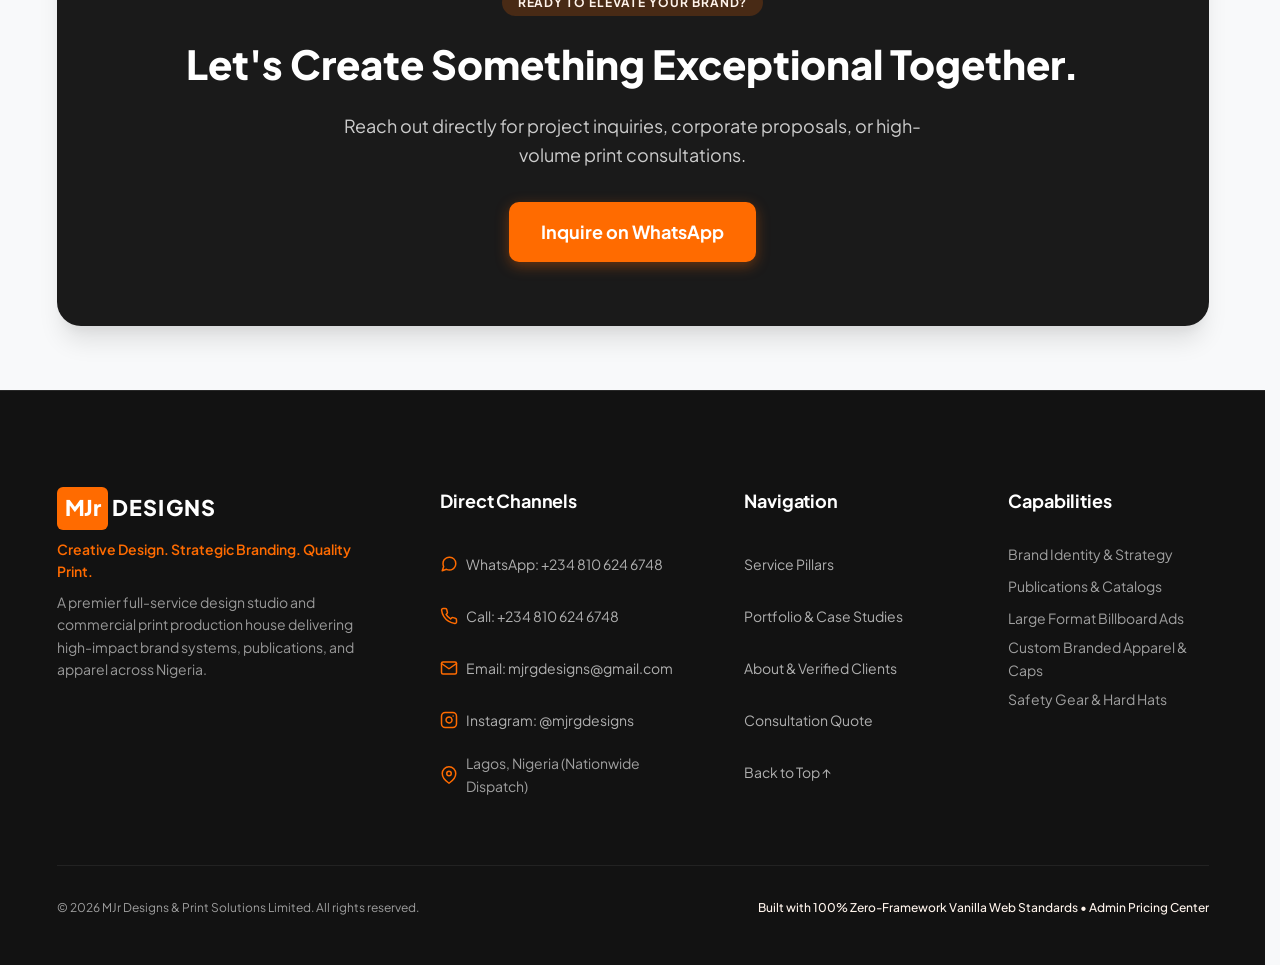
==== commit dbbb3ec0: "feat: implement Epic 8 standalone admin pricing center, visual code configurator, and live sandbox" ====
--- a/index.html
+++ b/index.html
@@ -706,7 +706,7 @@
       <div class="footer-bottom">
         <div class="footer-bottom-content">
           <p class="copyright">&copy; 2026 MJr Designs &amp; Print Solutions Limited. All rights reserved.</p>
-          <p class="architecture-credit">Built with 100% Zero-Framework Vanilla Web Standards</p>
+          <p class="architecture-credit">Built with 100% Zero-Framework Vanilla Web Standards &bull; <a href="admin.html" class="footer-admin-link">Admin Pricing Center</a></p>
         </div>
       </div>
     </div>
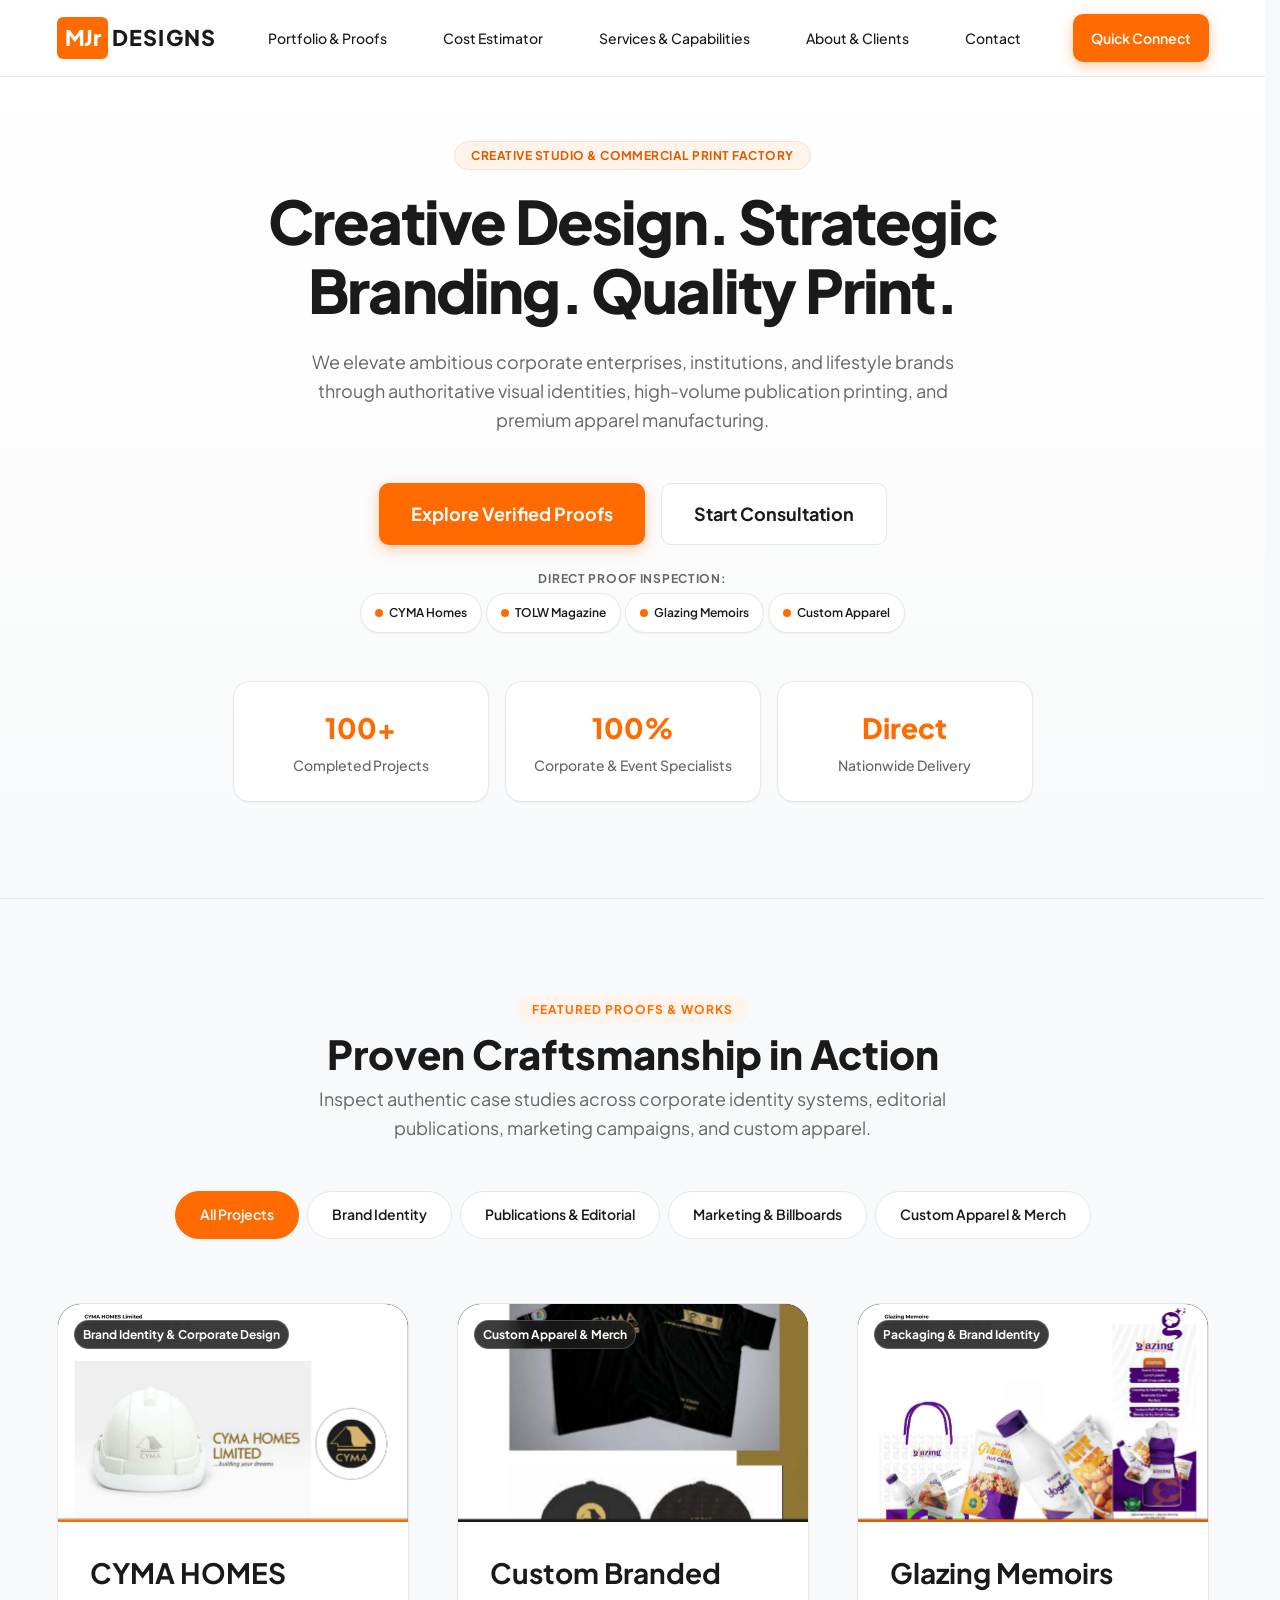
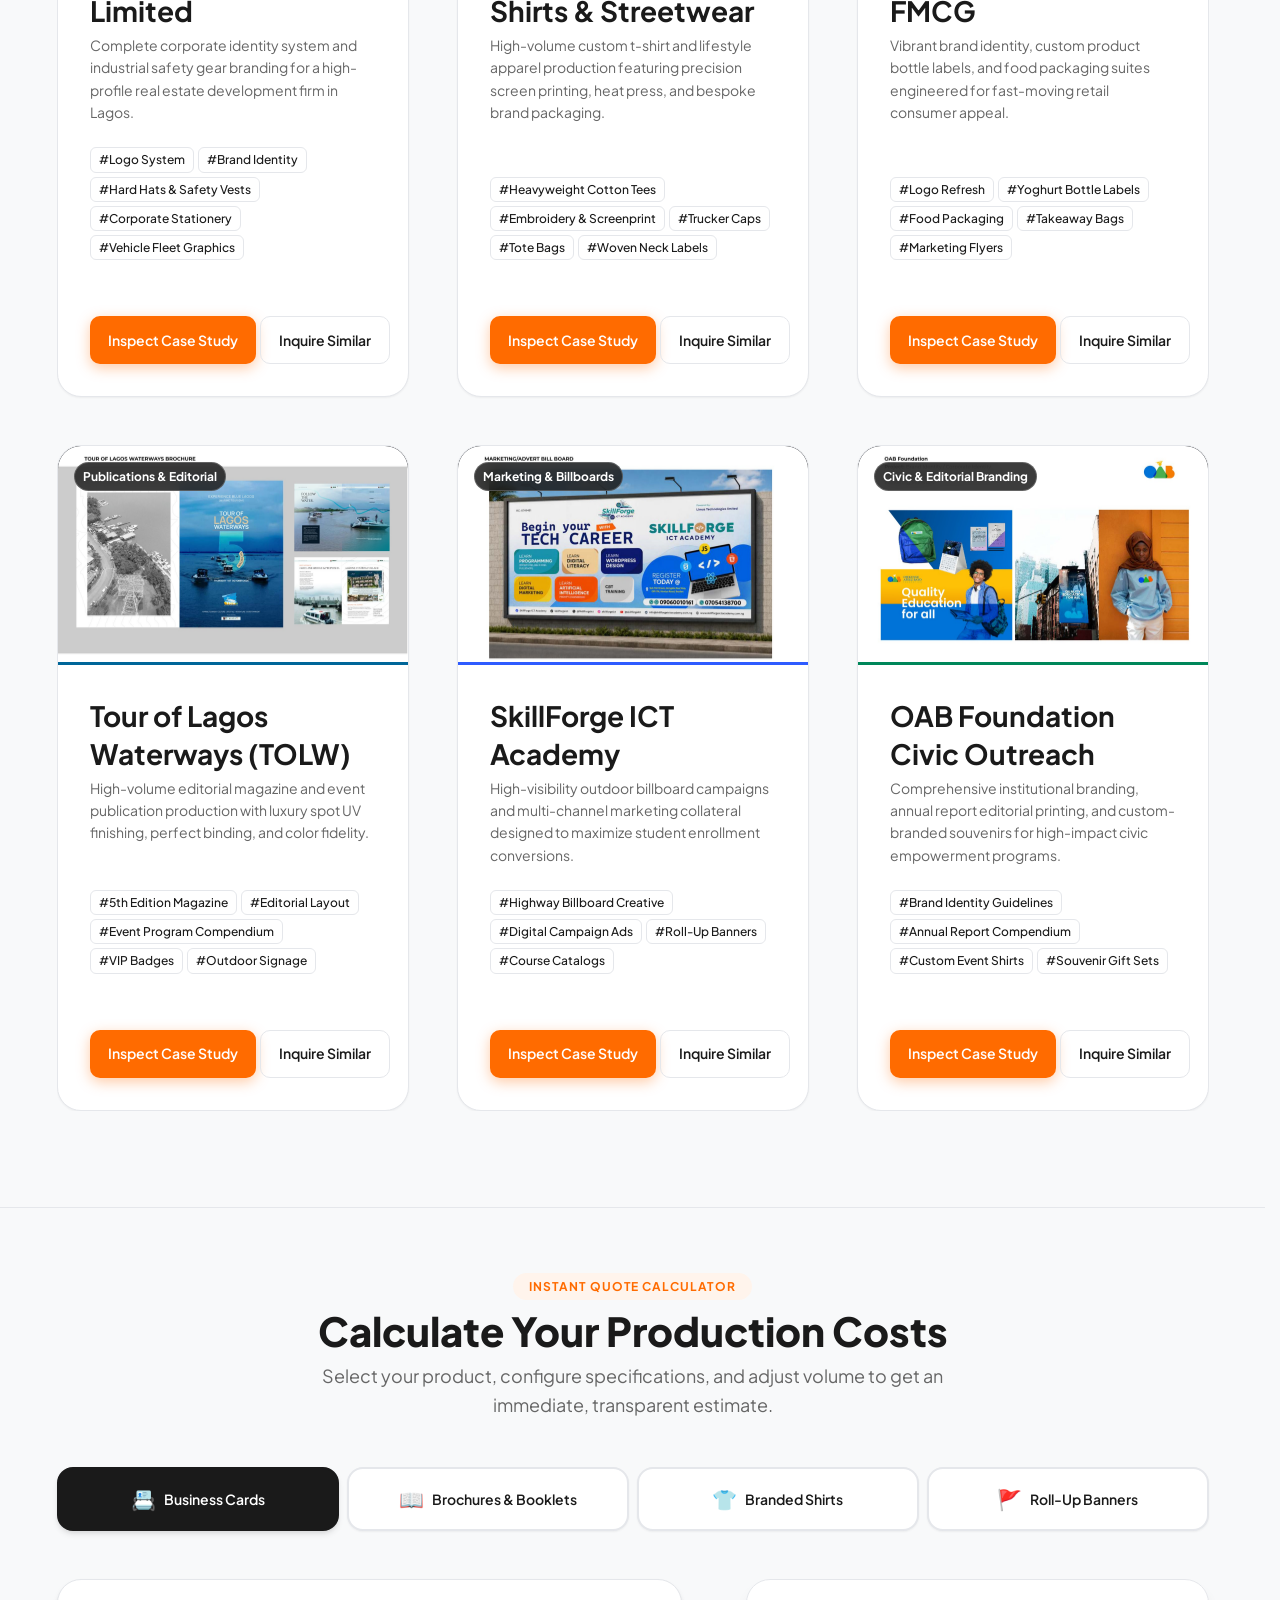
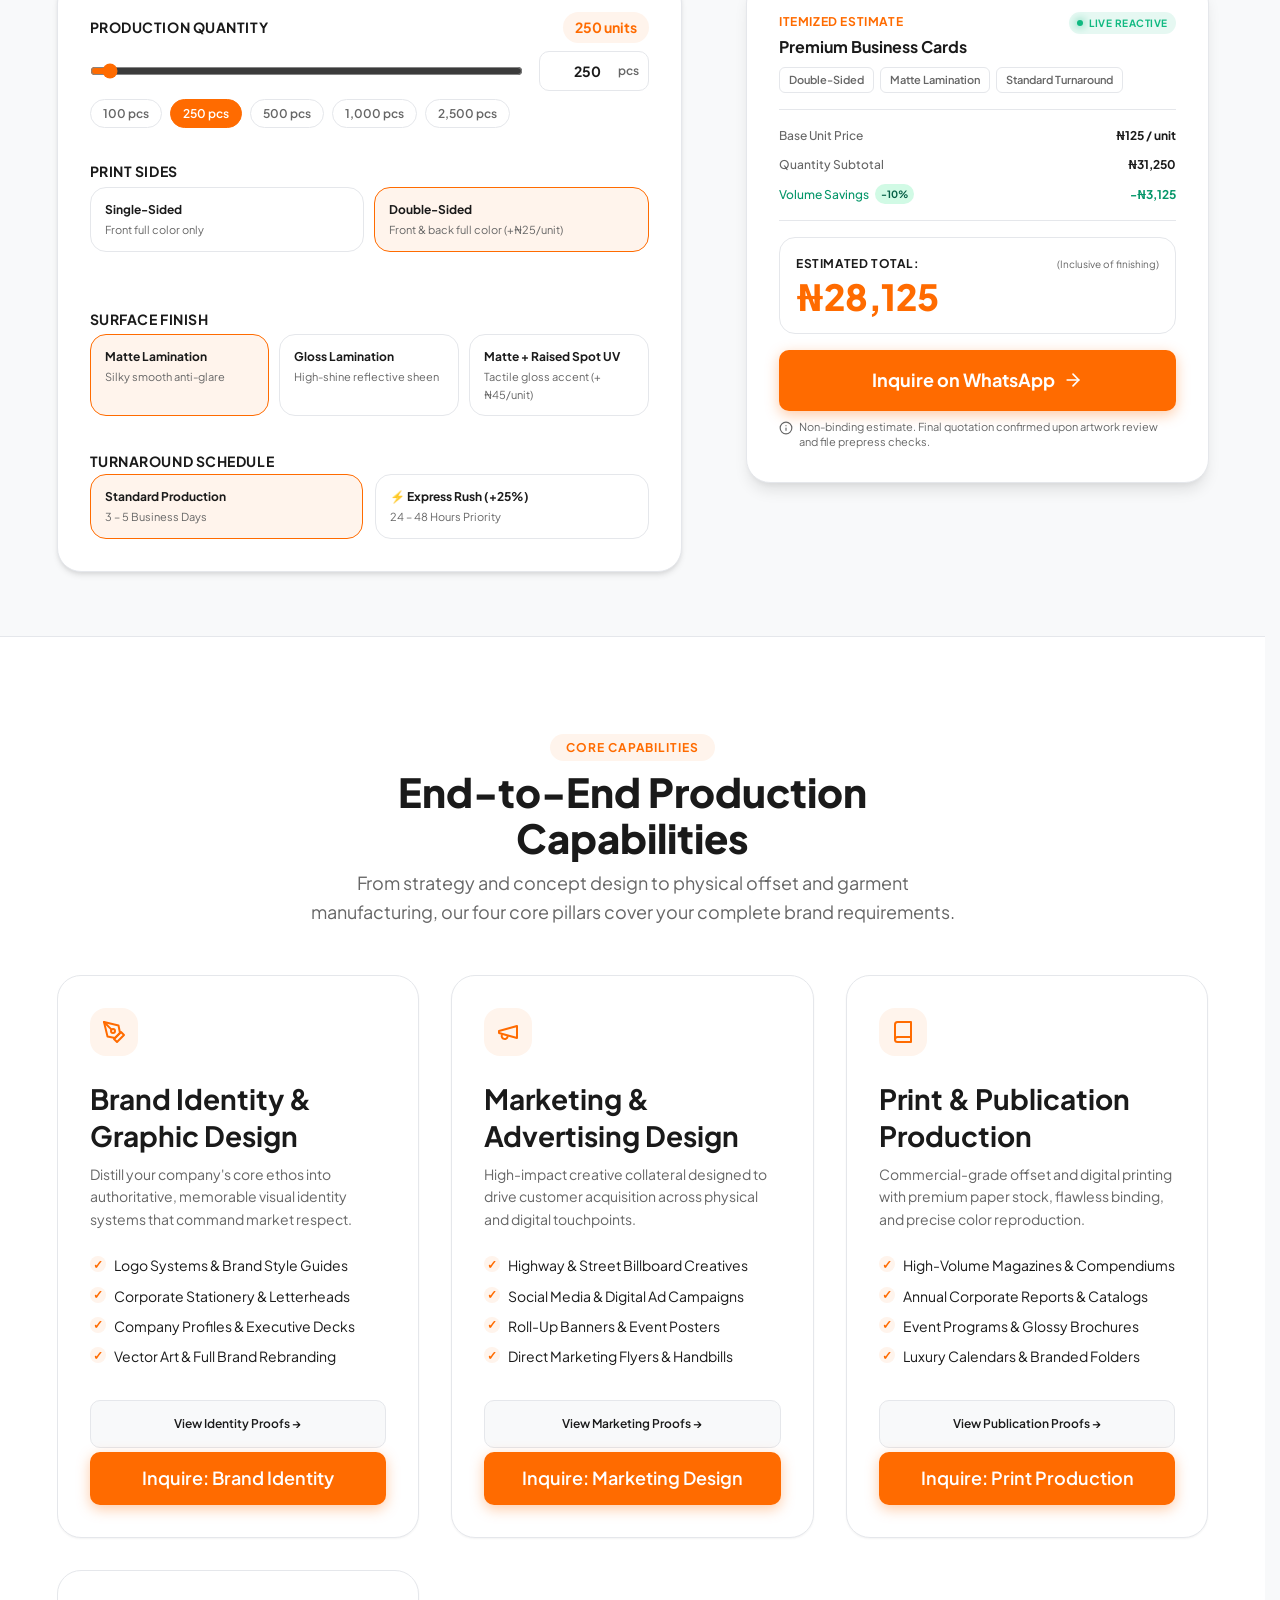
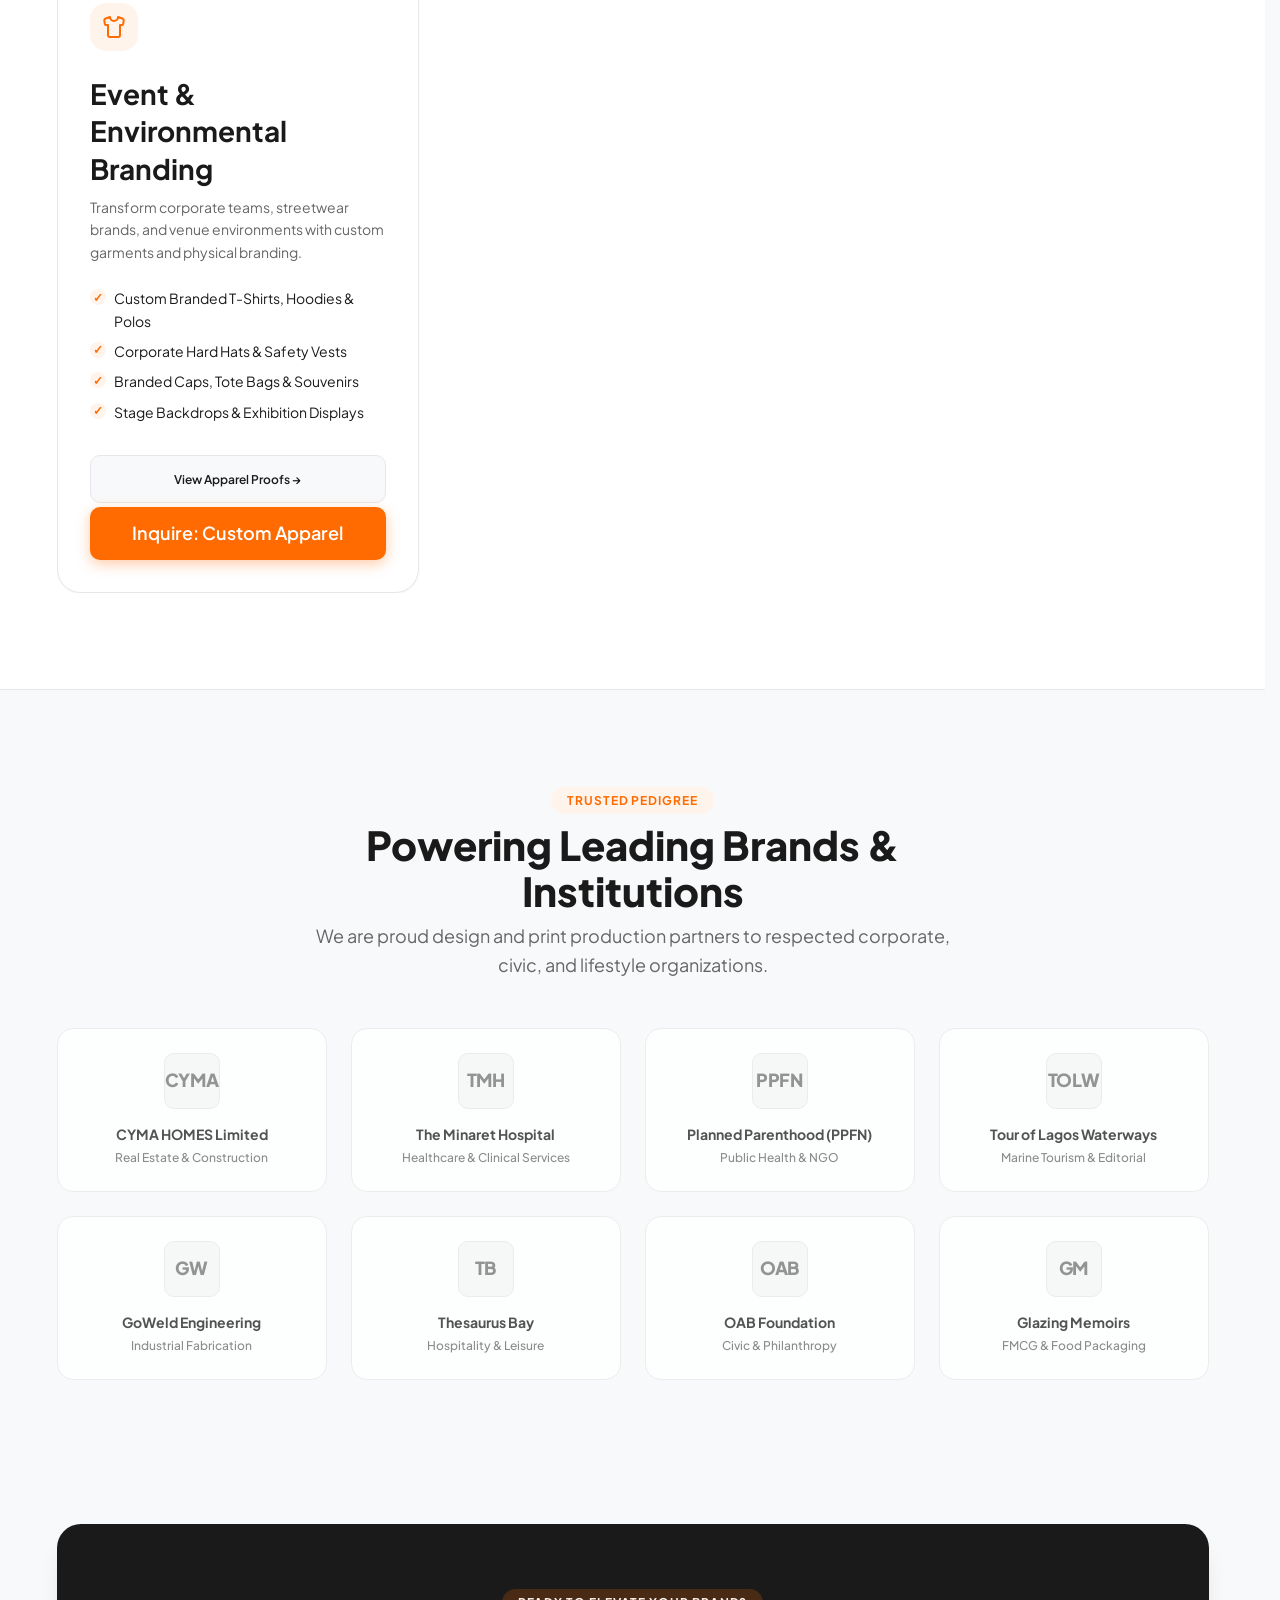
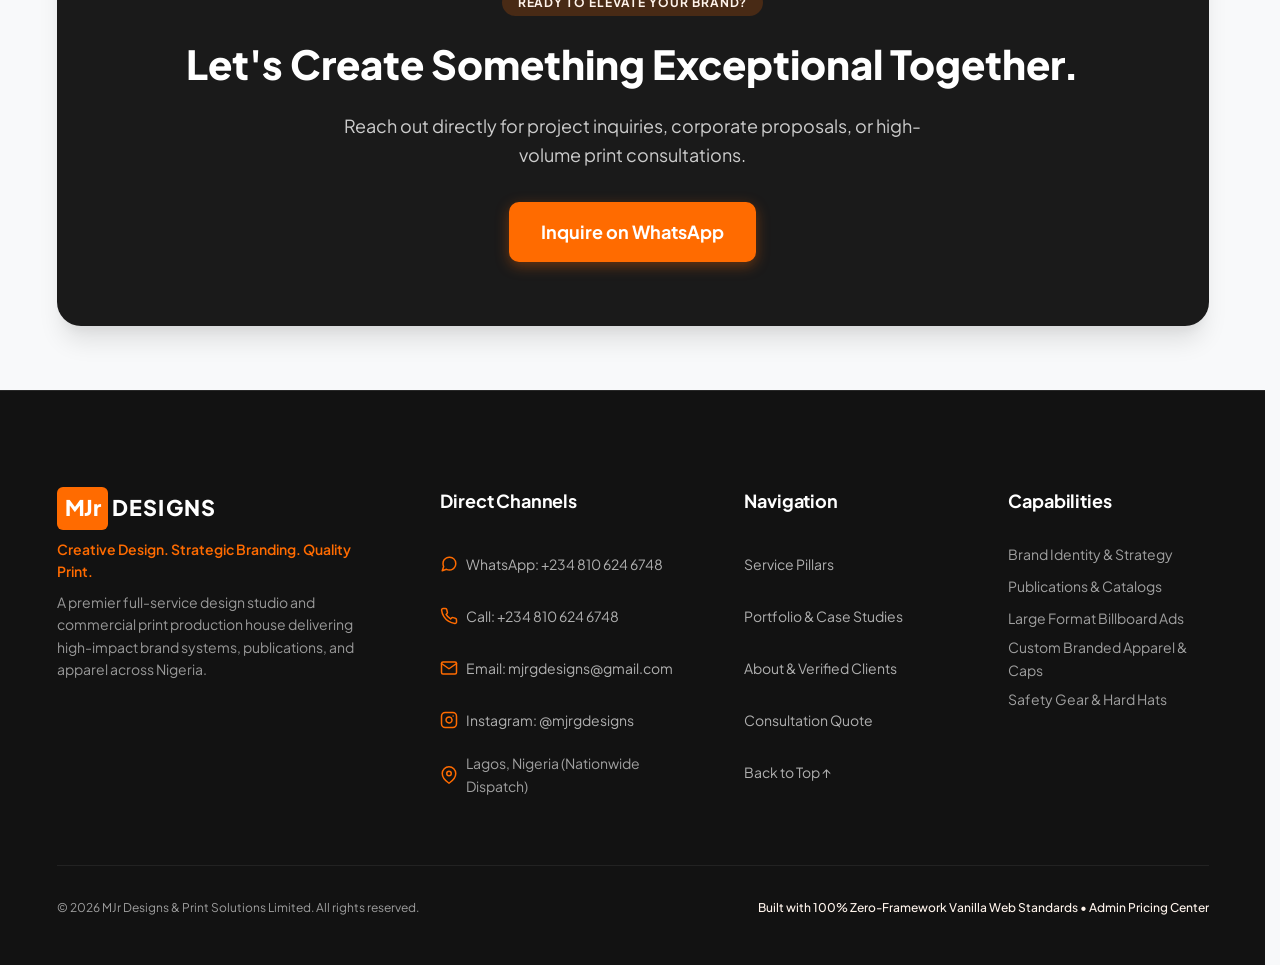
==== commit 9b30be2d: "feat: implement Epic 9 mobile horizontal scroll-snap layouts for portfolio and services" ====
--- a/index.html
+++ b/index.html
@@ -164,7 +164,10 @@
           <button type="button" class="filter-btn" role="tab" id="filter-tab-apparel" aria-selected="false" aria-controls="portfolio-grid" tabindex="-1" data-action="filter-category" data-category="apparel">Custom Apparel &amp; Merch</button>
         </div>
 
-        <!-- Dynamic 2D Portfolio Grid Container -->
+        <!-- Dynamic 2D / Mobile Horizontal Portfolio Grid Container -->
+        <div class="mobile-swipe-hint" aria-hidden="true">
+          <span>👈 Swipe horizontally to explore proofs 👉</span>
+        </div>
         <div class="portfolio-grid" id="portfolio-grid">
           <!-- Populated dynamically by app.js -->
         </div>
@@ -343,7 +346,10 @@
           <h2 id="services-title" class="section-title">End-to-End Production Capabilities</h2>
           <p class="section-desc">From strategy and concept design to physical offset and garment manufacturing, our four core pillars cover your complete brand requirements.</p>
         </div>
-        <!-- 4-Pillar Grid -->
+        <!-- 4-Pillar Grid / Mobile Horizontal Track -->
+        <div class="mobile-swipe-hint" aria-hidden="true">
+          <span>👈 Swipe horizontally to view capabilities 👉</span>
+        </div>
         <div class="services-grid" id="services-grid">
           
           <!-- Pillar 1: Brand Identity & Graphic Design -->
--- a/styles.css
+++ b/styles.css
@@ -737,8 +737,39 @@
   color: var(--color-text-muted);
 }
 
+/* Mobile Horizontal Swipe Hint Badge */
+.mobile-swipe-hint {
+  display: flex;
+  align-items: center;
+  justify-content: center;
+  gap: 8px;
+  font-size: var(--font-size-xs);
+  font-weight: var(--font-weight-semibold);
+  color: var(--color-primary);
+  background-color: var(--color-primary-light);
+  border: 1px solid var(--color-primary-subtle);
+  border-radius: var(--radius-full);
+  padding: 6px 16px;
+  margin: 0 auto var(--space-lg);
+  width: fit-content;
+  text-transform: uppercase;
+  letter-spacing: 0.05em;
+  animation: pulseSwipe 2.5s ease-in-out infinite;
+}
+
+@keyframes pulseSwipe {
+  0%, 100% { opacity: 0.85; transform: scale(1); }
+  50% { opacity: 1; transform: scale(1.02); }
+}
+
+@media (min-width: 768px) {
+  .mobile-swipe-hint {
+    display: none !important;
+  }
+}
+
 /* --------------------------------------------------------------------------
-   8. CORE SERVICES SECTION (4-PILLAR GRID)
+   8. CORE SERVICES SECTION (4-PILLAR GRID & MOBILE SWIPE TRACK)
    -------------------------------------------------------------------------- */
 .services-section {
   background-color: var(--color-surface);
@@ -747,18 +778,39 @@
 }
 
 .services-grid {
-  display: grid;
-  grid-template-columns: 1fr;
-  gap: var(--space-xl);
-}
-
-@media (min-width: 640px) {
-  .services-grid {
-    grid-template-columns: repeat(auto-fit, minmax(280px, 1fr));
-  }
+  display: flex;
+  flex-direction: row;
+  overflow-x: auto;
+  overflow-y: hidden;
+  scroll-snap-type: x mandatory;
+  scroll-padding: 0 16px;
+  -webkit-overflow-scrolling: touch;
+  gap: var(--space-lg);
+  padding: 8px 16px 20px;
+  margin-left: calc(-1 * var(--space-md));
+  margin-right: calc(-1 * var(--space-md));
+  scrollbar-width: thin;
+  scrollbar-color: var(--color-primary-subtle) transparent;
+}
+
+.services-grid::-webkit-scrollbar {
+  height: 5px;
+}
+
+.services-grid::-webkit-scrollbar-track {
+  background: rgba(0, 0, 0, 0.04);
+  border-radius: var(--radius-full);
+}
+
+.services-grid::-webkit-scrollbar-thumb {
+  background-color: var(--color-primary-subtle);
+  border-radius: var(--radius-full);
 }
 
 .service-card {
+  flex: 0 0 calc(85vw - 16px);
+  max-width: 340px;
+  scroll-snap-align: center;
   background-color: var(--color-surface);
   border: 1px solid var(--color-border);
   border-radius: var(--radius-xl);
@@ -768,6 +820,24 @@
   transition: transform var(--transition-normal), box-shadow var(--transition-normal), border-color var(--transition-normal);
   box-shadow: var(--shadow-sm);
   position: relative;
+}
+
+@media (min-width: 768px) {
+  .services-grid {
+    display: grid;
+    grid-template-columns: repeat(auto-fit, minmax(280px, 1fr));
+    gap: var(--space-xl);
+    overflow-x: visible;
+    margin-left: 0;
+    margin-right: 0;
+    padding: 0;
+  }
+
+  .service-card {
+    flex: initial;
+    max-width: none;
+    scroll-snap-align: none;
+  }
 }
 
 @media (hover: hover) and (pointer: fine) {
@@ -941,18 +1011,39 @@
 }
 
 .portfolio-grid {
-  display: grid;
-  grid-template-columns: 1fr;
-  gap: var(--space-2xl);
-}
-
-@media (min-width: 640px) {
-  .portfolio-grid {
-    grid-template-columns: repeat(auto-fit, minmax(320px, 1fr));
-  }
+  display: flex;
+  flex-direction: row;
+  overflow-x: auto;
+  overflow-y: hidden;
+  scroll-snap-type: x mandatory;
+  scroll-padding: 0 16px;
+  -webkit-overflow-scrolling: touch;
+  gap: var(--space-lg);
+  padding: 8px 16px 20px;
+  margin-left: calc(-1 * var(--space-md));
+  margin-right: calc(-1 * var(--space-md));
+  scrollbar-width: thin;
+  scrollbar-color: var(--color-primary-subtle) transparent;
+}
+
+.portfolio-grid::-webkit-scrollbar {
+  height: 5px;
+}
+
+.portfolio-grid::-webkit-scrollbar-track {
+  background: rgba(0, 0, 0, 0.04);
+  border-radius: var(--radius-full);
+}
+
+.portfolio-grid::-webkit-scrollbar-thumb {
+  background-color: var(--color-primary-subtle);
+  border-radius: var(--radius-full);
 }
 
 .portfolio-card {
+  flex: 0 0 calc(85vw - 16px);
+  max-width: 360px;
+  scroll-snap-align: center;
   background-color: var(--color-surface);
   border: 1px solid var(--color-border);
   border-radius: var(--radius-xl);
@@ -962,6 +1053,24 @@
   box-shadow: var(--shadow-sm);
   transition: transform var(--transition-normal), box-shadow var(--transition-normal), border-color var(--transition-normal), opacity var(--transition-normal);
   opacity: 1;
+}
+
+@media (min-width: 768px) {
+  .portfolio-grid {
+    display: grid;
+    grid-template-columns: repeat(auto-fit, minmax(320px, 1fr));
+    gap: var(--space-2xl);
+    overflow-x: visible;
+    margin-left: 0;
+    margin-right: 0;
+    padding: 0;
+  }
+
+  .portfolio-card {
+    flex: initial;
+    max-width: none;
+    scroll-snap-align: none;
+  }
 }
 
 .portfolio-card.is-hidden {
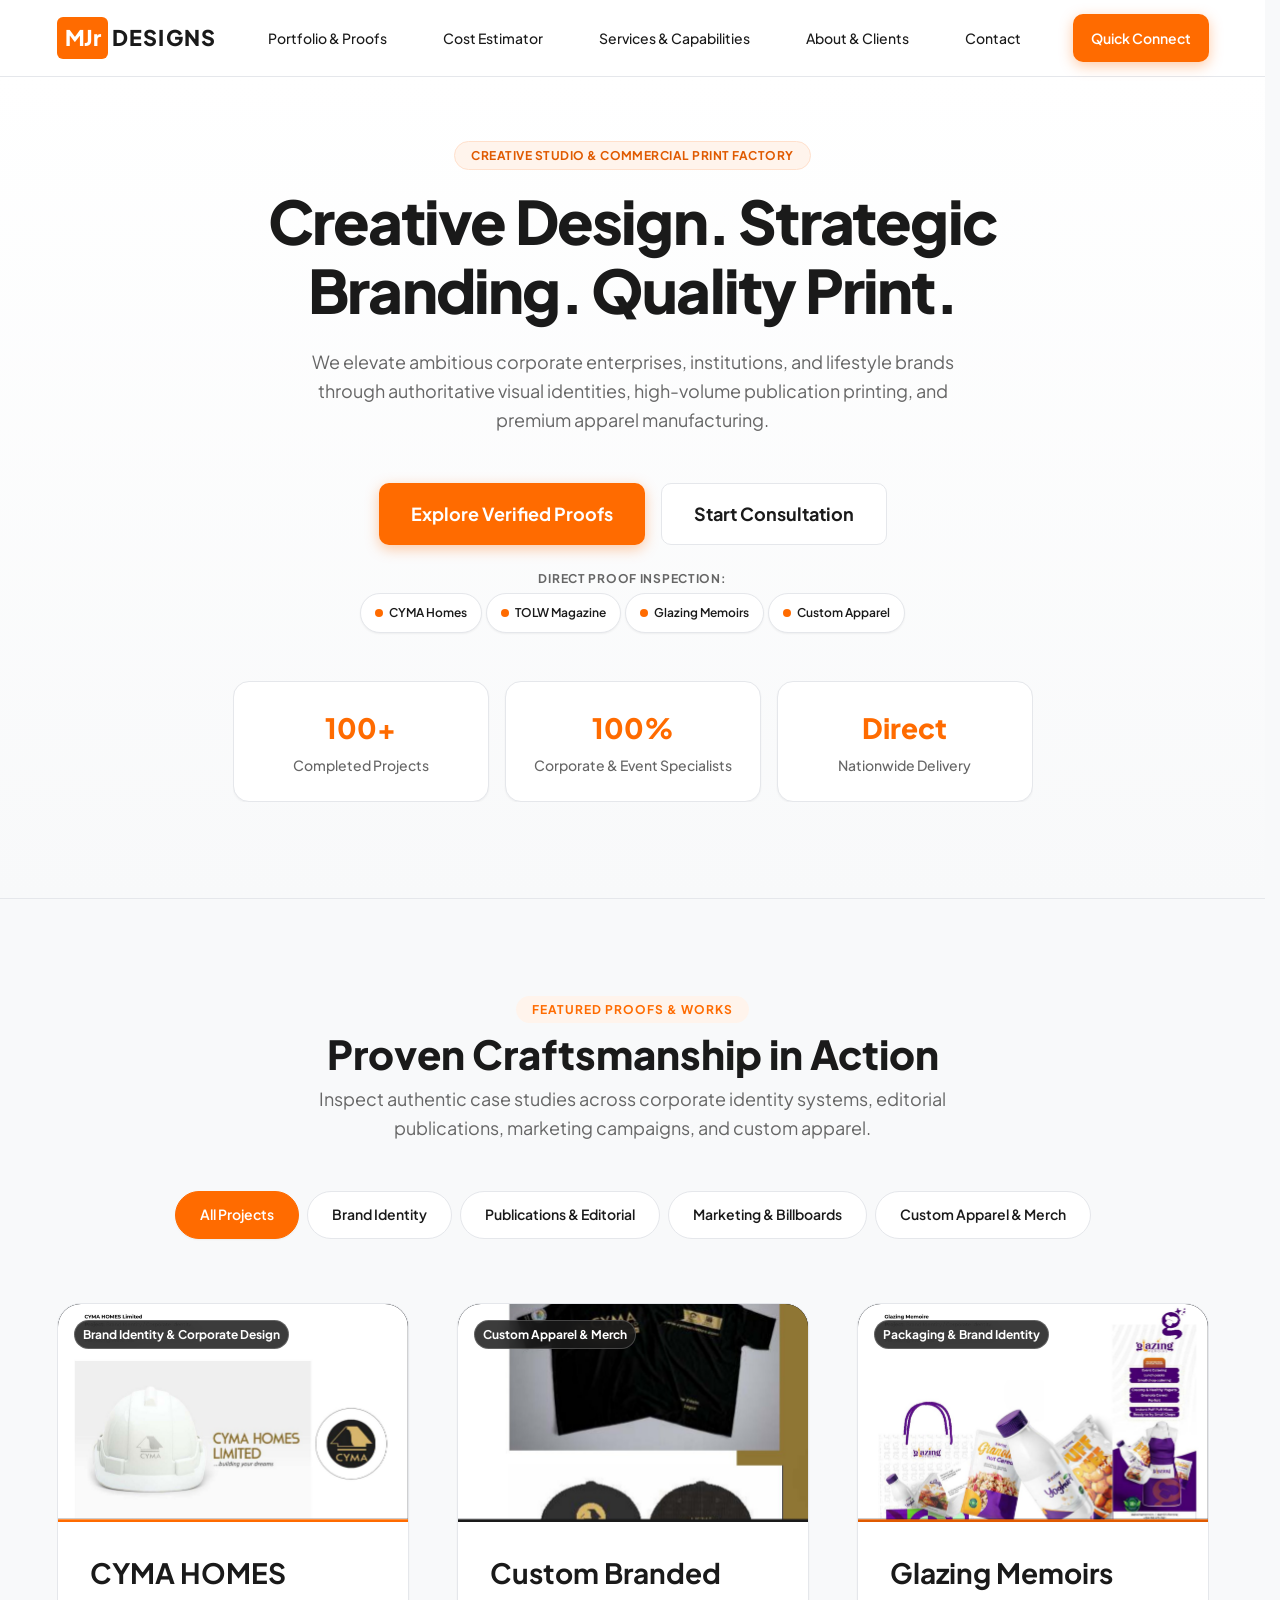
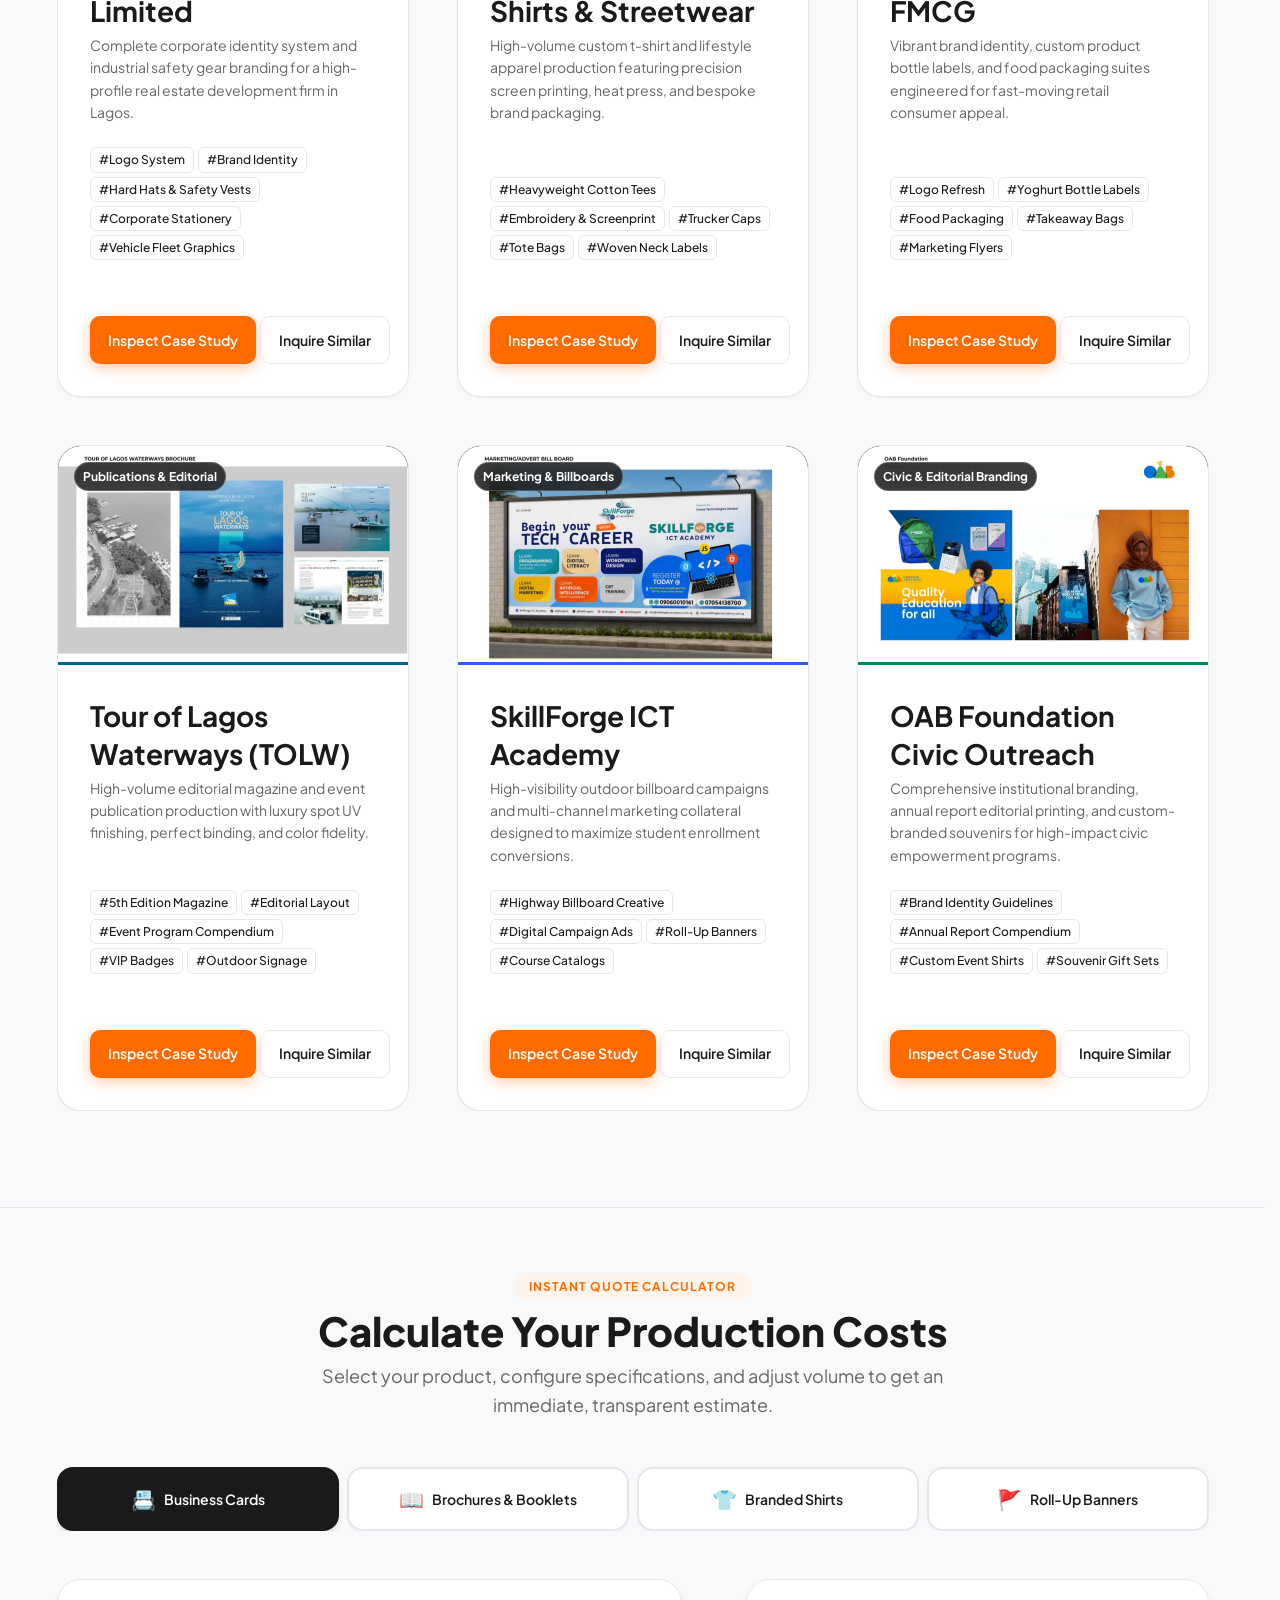
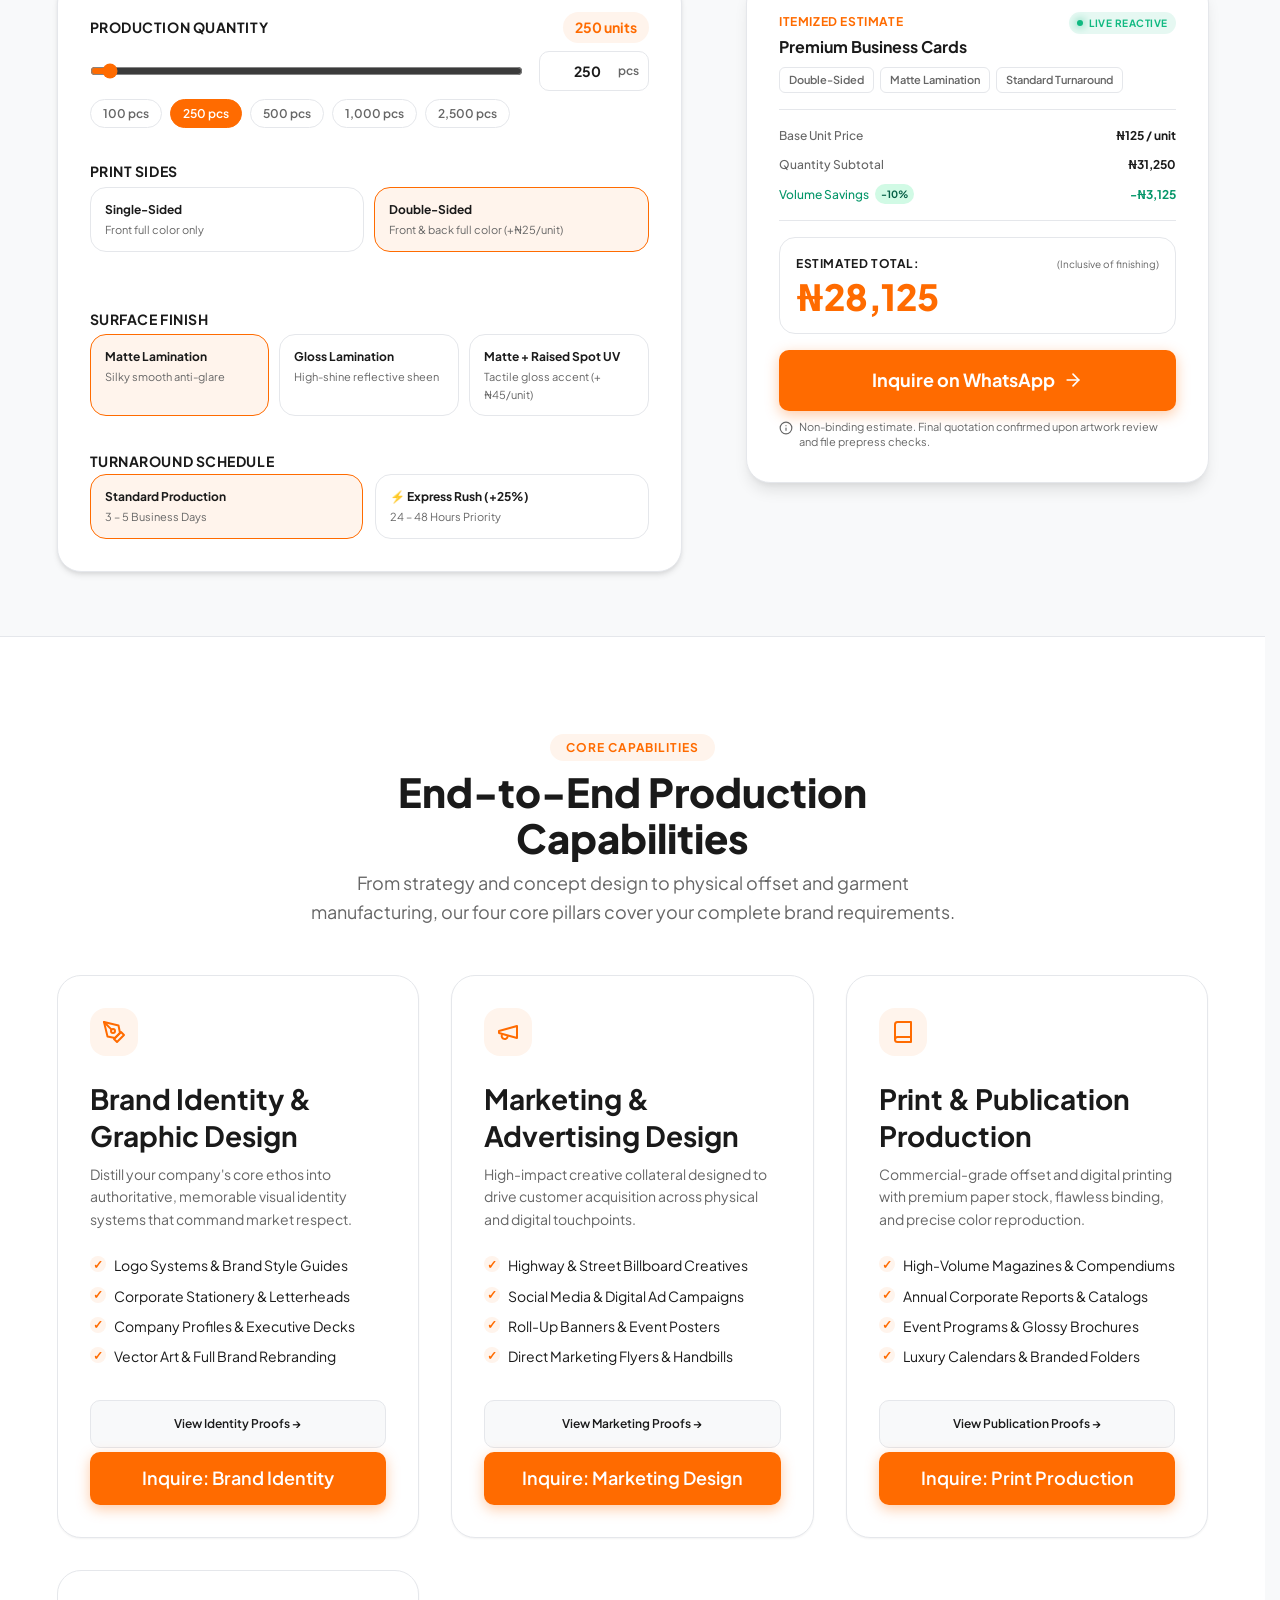
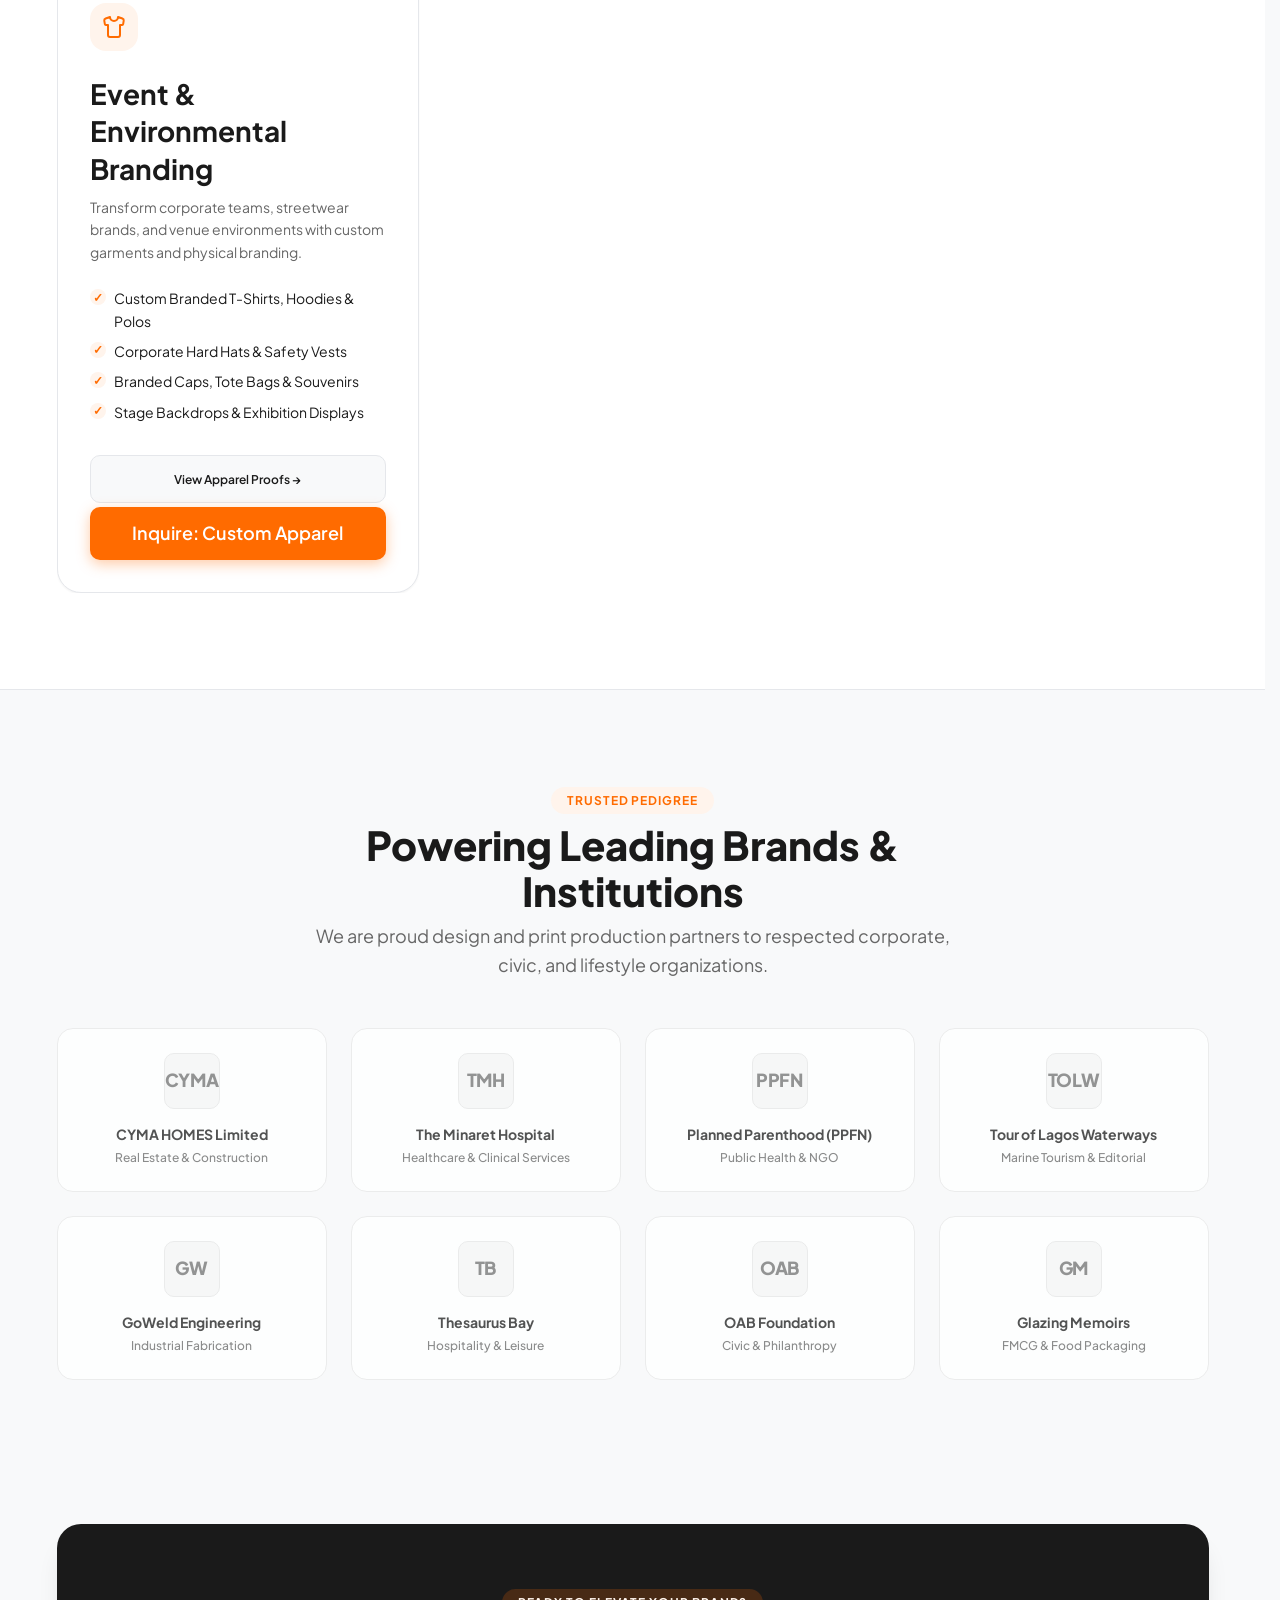
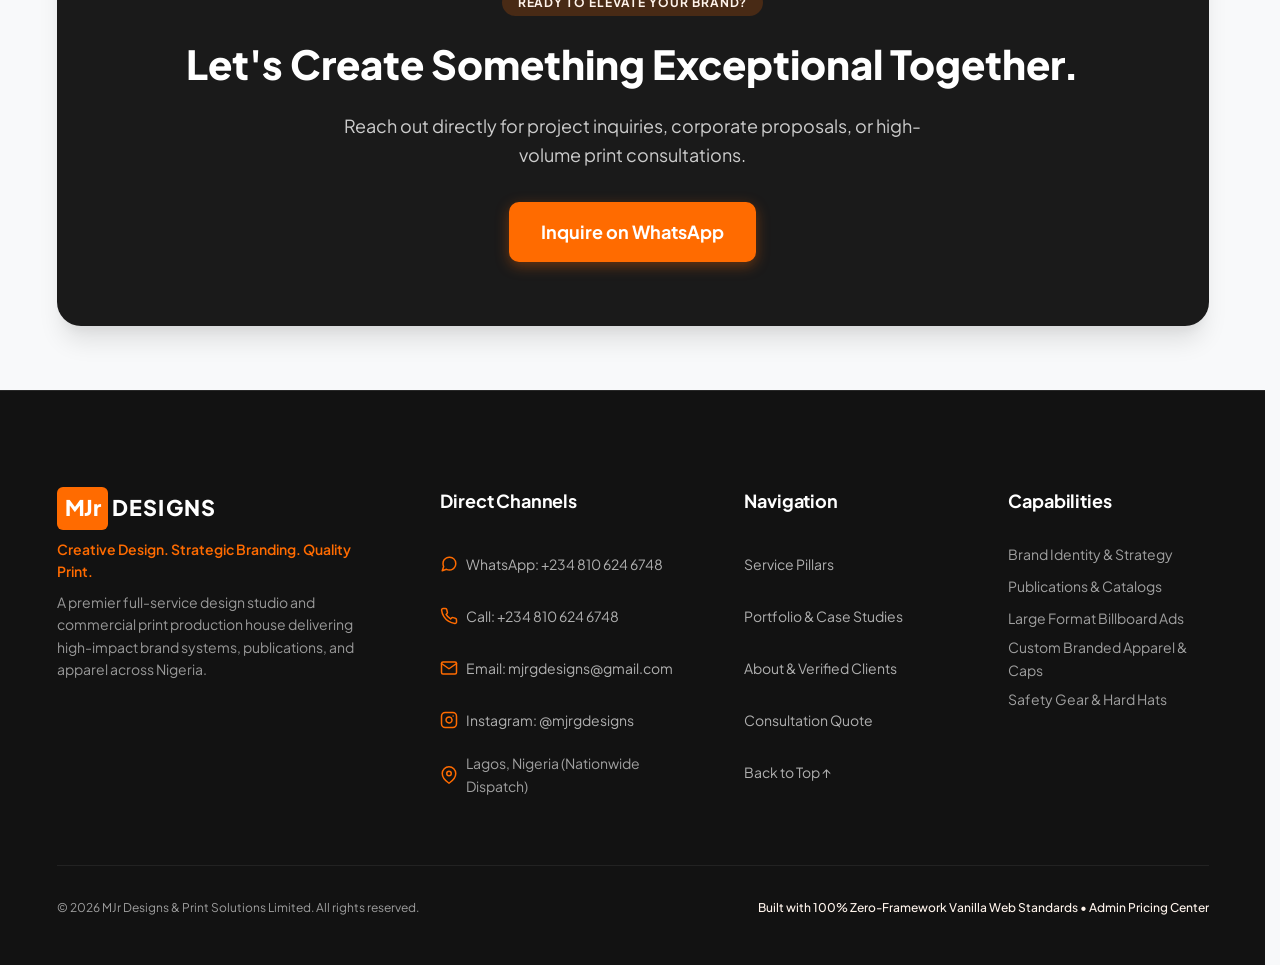
==== commit 98eb8ee6: "feat: implement Stories 9.3 and 9.4 mobile horizontal swipe rails for client trust matrix and hero/c" ====
--- a/index.html
+++ b/index.html
@@ -509,7 +509,10 @@
           <h2 id="about-title" class="section-title">Powering Leading Brands &amp; Institutions</h2>
           <p class="section-desc">We are proud design and print production partners to respected corporate, civic, and lifestyle organizations.</p>
         </div>
-        <!-- Verified Client Trust Grid -->
+        <!-- Verified Client Trust Grid / Mobile Horizontal Track -->
+        <div class="mobile-swipe-hint" aria-hidden="true">
+          <span>👈 Swipe to view partners 👉</span>
+        </div>
         <div class="client-trust-grid" id="clients-root">
           
           <!-- Client 1: CYMA Homes -->
--- a/styles.css
+++ b/styles.css
@@ -700,14 +700,30 @@
 }
 
 .hero-proof-metrics {
-  display: grid;
-  grid-template-columns: 1fr;
-  gap: var(--space-md);
-  width: 100%;
-  max-width: 800px;
+  display: flex;
+  flex-direction: row;
+  overflow-x: auto;
+  overflow-y: hidden;
+  scroll-snap-type: x mandatory;
+  scroll-padding: 0 16px;
+  -webkit-overflow-scrolling: touch;
+  gap: var(--space-sm);
+  padding: 4px 16px 12px;
+  margin-left: calc(-1 * var(--space-md));
+  margin-right: calc(-1 * var(--space-md));
+  width: calc(100% + 2 * var(--space-md));
+  max-width: none;
+  scrollbar-width: none;
+}
+
+.hero-proof-metrics::-webkit-scrollbar {
+  display: none;
 }
 
 .proof-metric-card {
+  flex: 0 0 calc(70vw - 16px);
+  max-width: 260px;
+  scroll-snap-align: center;
   background-color: var(--color-surface);
   border: 1px solid var(--color-border);
   border-radius: var(--radius-lg);
@@ -718,6 +734,26 @@
   gap: var(--space-xs);
   box-shadow: var(--shadow-sm);
   transition: transform var(--transition-fast), box-shadow var(--transition-fast);
+}
+
+@media (min-width: 640px) {
+  .hero-proof-metrics {
+    display: grid;
+    grid-template-columns: repeat(3, 1fr);
+    gap: var(--space-md);
+    overflow-x: visible;
+    margin-left: 0;
+    margin-right: 0;
+    padding: 0;
+    width: 100%;
+    max-width: 800px;
+  }
+
+  .proof-metric-card {
+    flex: initial;
+    max-width: none;
+    scroll-snap-align: none;
+  }
 }
 
 .proof-metric-card:hover {
@@ -1281,20 +1317,41 @@
 }
 
 .client-trust-grid {
-  display: grid;
-  grid-template-columns: repeat(2, 1fr);
+  display: flex;
+  flex-direction: row;
+  overflow-x: auto;
+  overflow-y: hidden;
+  scroll-snap-type: x mandatory;
+  scroll-padding: 0 16px;
+  -webkit-overflow-scrolling: touch;
   gap: var(--space-md);
-  margin-top: var(--space-2xl);
-}
-
-@media (min-width: 640px) {
-  .client-trust-grid {
-    grid-template-columns: repeat(auto-fit, minmax(220px, 1fr));
-    gap: var(--space-lg);
-  }
+  padding: 8px 16px 16px;
+  margin-left: calc(-1 * var(--space-md));
+  margin-right: calc(-1 * var(--space-md));
+  margin-top: var(--space-lg);
+  scrollbar-width: thin;
+  scrollbar-color: var(--color-primary-subtle) transparent;
+}
+
+.client-trust-grid::-webkit-scrollbar {
+  height: 5px;
+}
+
+.client-trust-grid::-webkit-scrollbar-track {
+  background: rgba(0, 0, 0, 0.04);
+  border-radius: var(--radius-full);
+}
+
+.client-trust-grid::-webkit-scrollbar-thumb {
+  background-color: var(--color-primary-subtle);
+  border-radius: var(--radius-full);
 }
 
 .client-card {
+  flex: 0 0 calc(60vw - 16px);
+  min-width: 180px;
+  max-width: 240px;
+  scroll-snap-align: center;
   background-color: var(--color-surface);
   border: 1px solid var(--color-border);
   border-radius: var(--radius-lg);
@@ -1305,6 +1362,26 @@
   text-align: center;
   transition: transform var(--transition-normal), box-shadow var(--transition-normal), border-color var(--transition-normal), filter var(--transition-normal);
   filter: grayscale(100%) opacity(0.75);
+}
+
+@media (min-width: 640px) {
+  .client-trust-grid {
+    display: grid;
+    grid-template-columns: repeat(auto-fit, minmax(220px, 1fr));
+    gap: var(--space-lg);
+    overflow-x: visible;
+    margin-left: 0;
+    margin-right: 0;
+    padding: 0;
+    margin-top: var(--space-2xl);
+  }
+
+  .client-card {
+    flex: initial;
+    min-width: 0;
+    max-width: none;
+    scroll-snap-align: none;
+  }
 }
 
 @media (hover: hover) and (pointer: fine) {
@@ -2049,19 +2126,29 @@
 }
 
 .calc-product-tabs {
-  display: grid;
-  grid-template-columns: repeat(2, 1fr);
+  display: flex;
+  flex-direction: row;
+  overflow-x: auto;
+  overflow-y: hidden;
+  scroll-snap-type: x mandatory;
+  scroll-padding: 0 16px;
+  -webkit-overflow-scrolling: touch;
   gap: var(--space-sm);
-  margin-bottom: var(--space-2xl);
-}
-
-@media (min-width: 768px) {
-  .calc-product-tabs {
-    grid-template-columns: repeat(4, 1fr);
-  }
+  margin-left: calc(-1 * var(--space-md));
+  margin-right: calc(-1 * var(--space-md));
+  padding: 4px 16px 12px;
+  margin-bottom: var(--space-xl);
+  scrollbar-width: none;
+}
+
+.calc-product-tabs::-webkit-scrollbar {
+  display: none;
 }
 
 .calc-product-tab {
+  flex: 0 0 auto;
+  min-width: 140px;
+  scroll-snap-align: start;
   display: flex;
   align-items: center;
   justify-content: center;
@@ -2076,6 +2163,26 @@
   cursor: pointer;
   transition: all var(--transition-fast);
   box-shadow: var(--shadow-sm);
+  white-space: nowrap;
+}
+
+@media (min-width: 640px) {
+  .calc-product-tabs {
+    display: grid;
+    grid-template-columns: repeat(4, 1fr);
+    overflow-x: visible;
+    margin-left: 0;
+    margin-right: 0;
+    padding: 0;
+    margin-bottom: var(--space-2xl);
+  }
+
+  .calc-product-tab {
+    flex: initial;
+    min-width: 0;
+    scroll-snap-align: none;
+    white-space: normal;
+  }
 }
 
 .calc-product-tab:hover {
